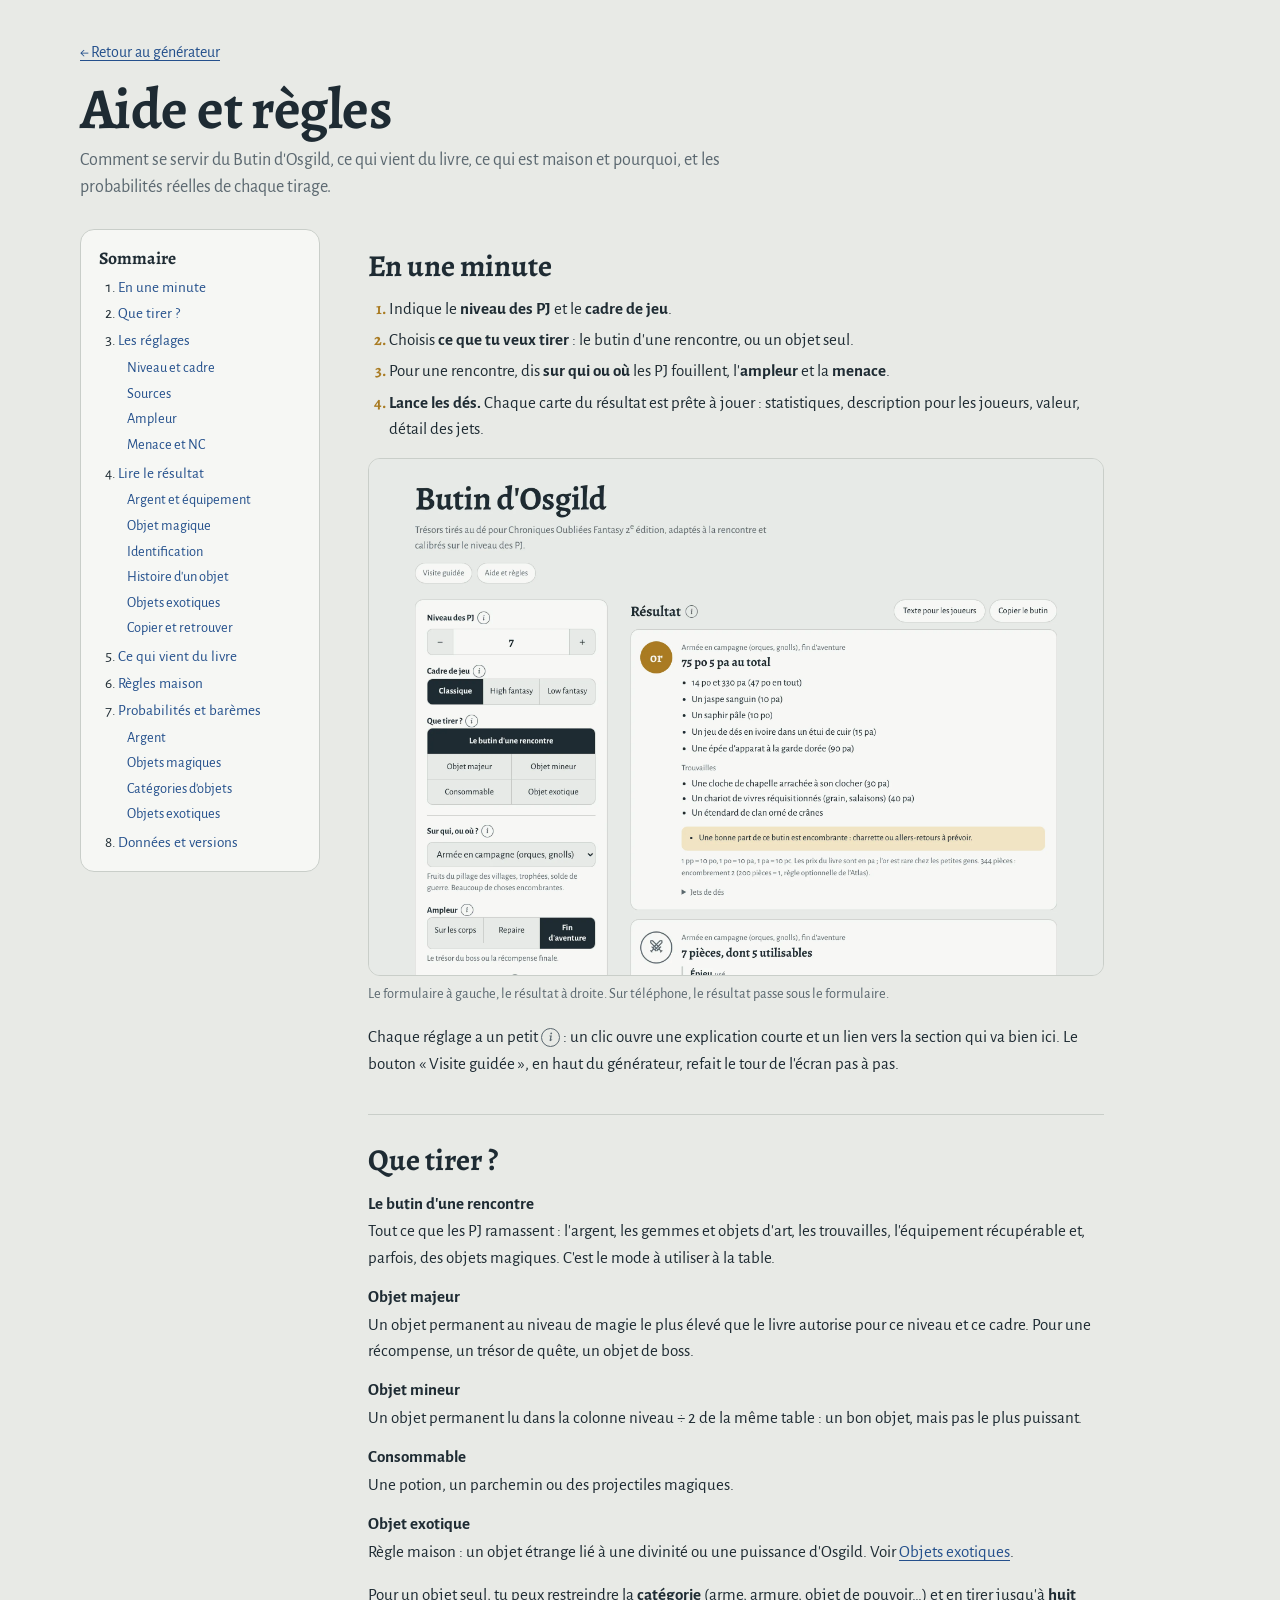
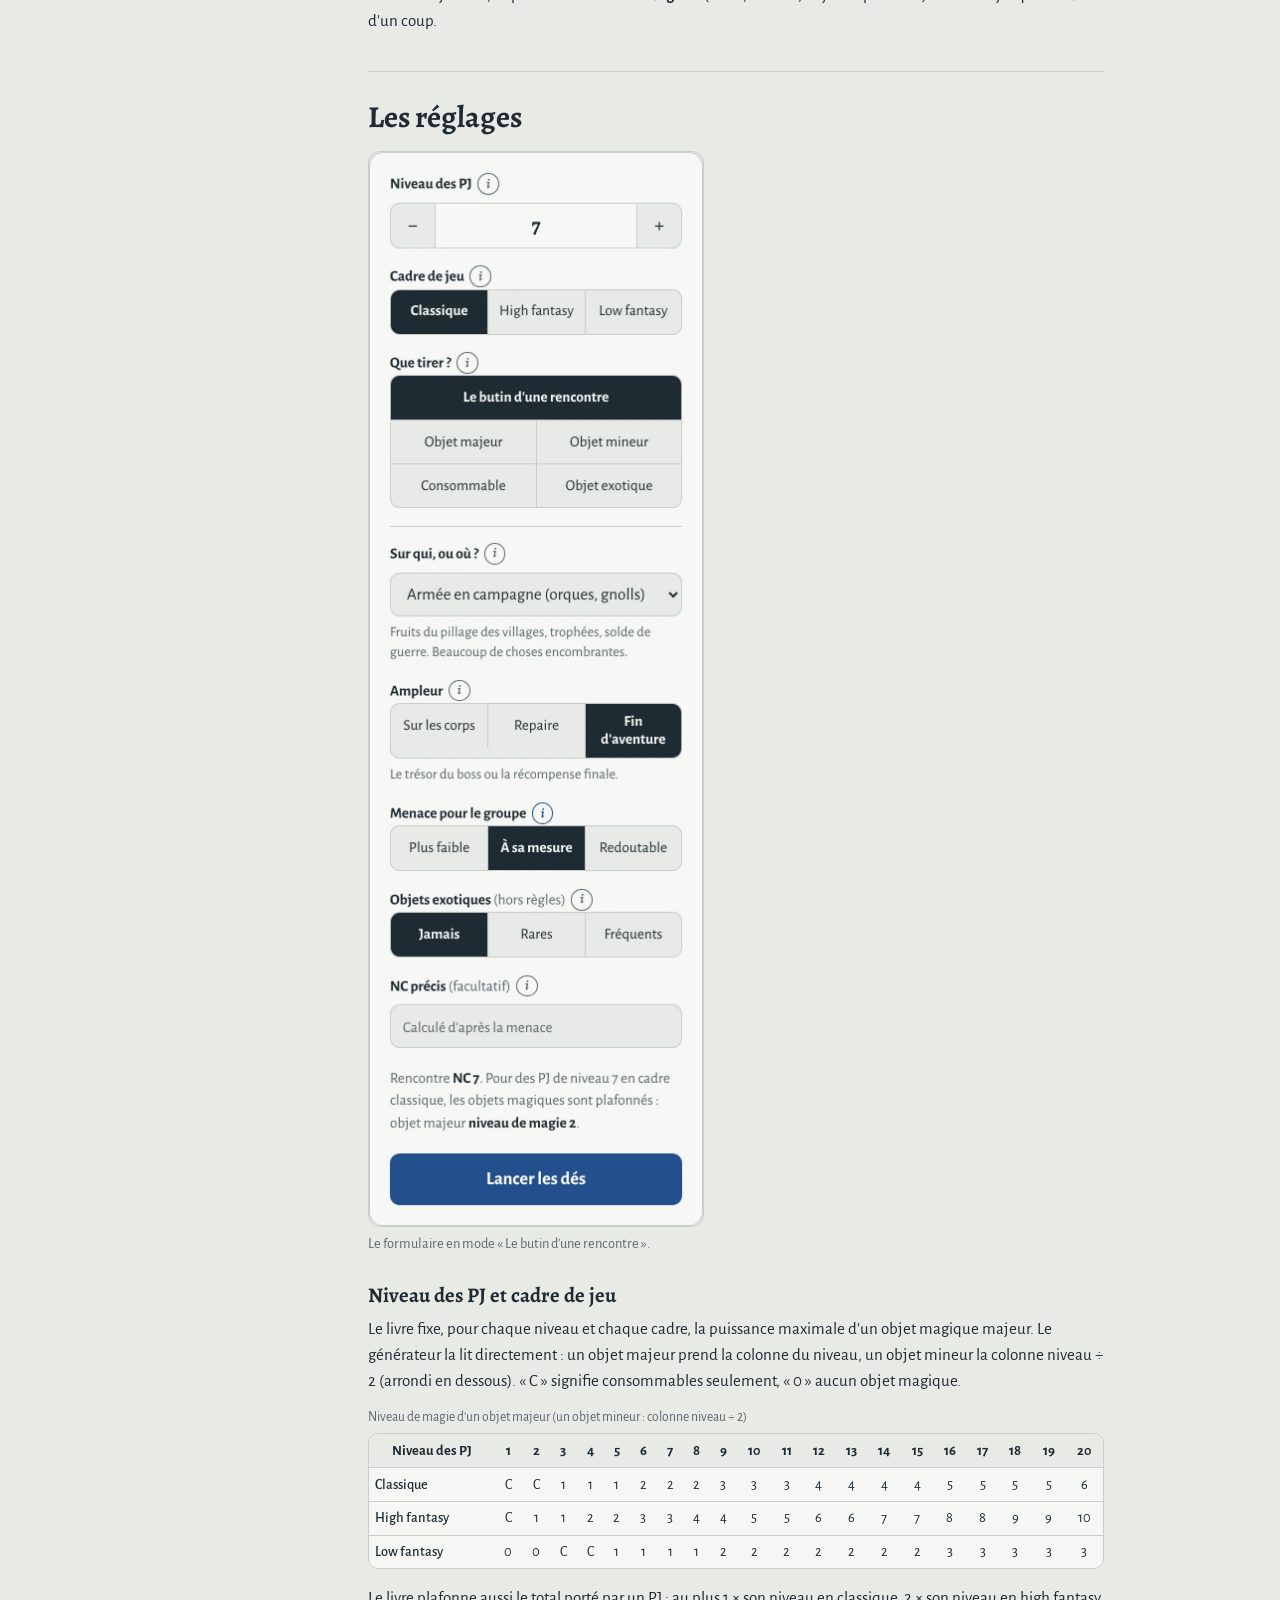
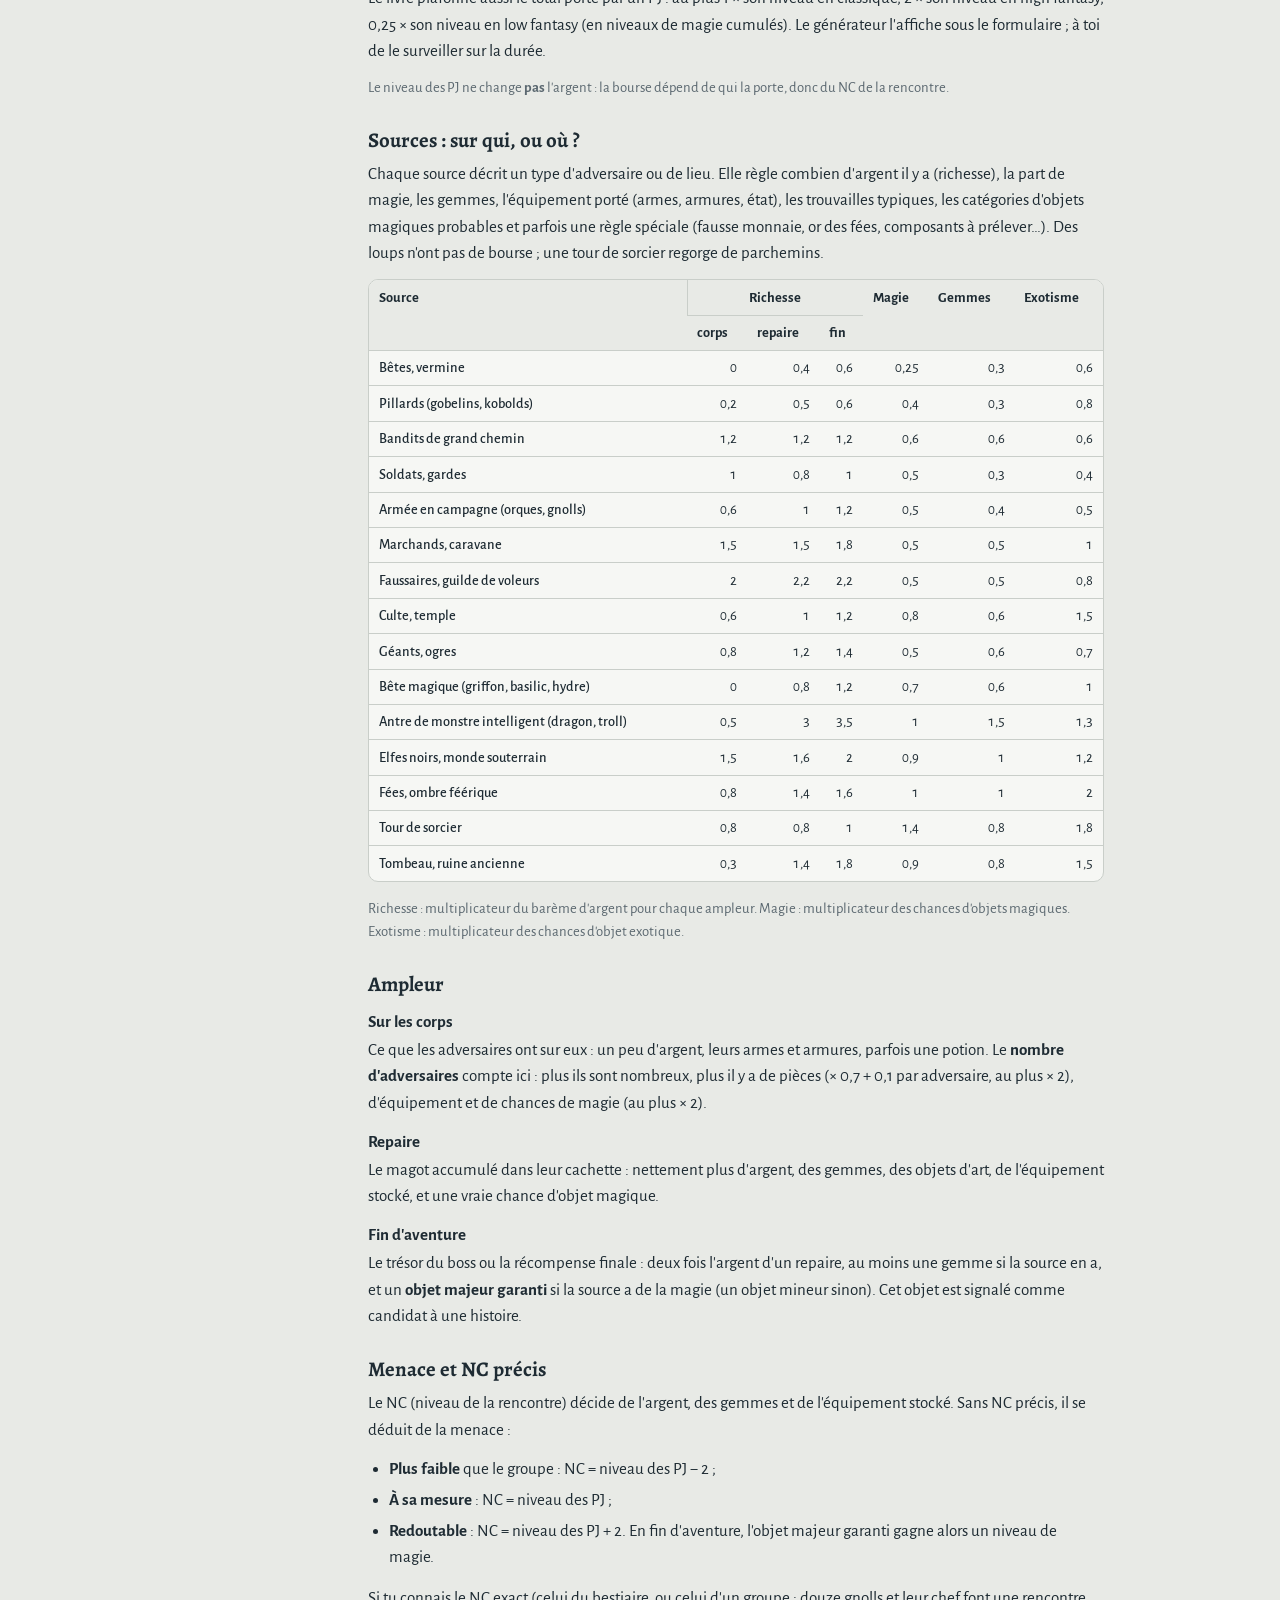
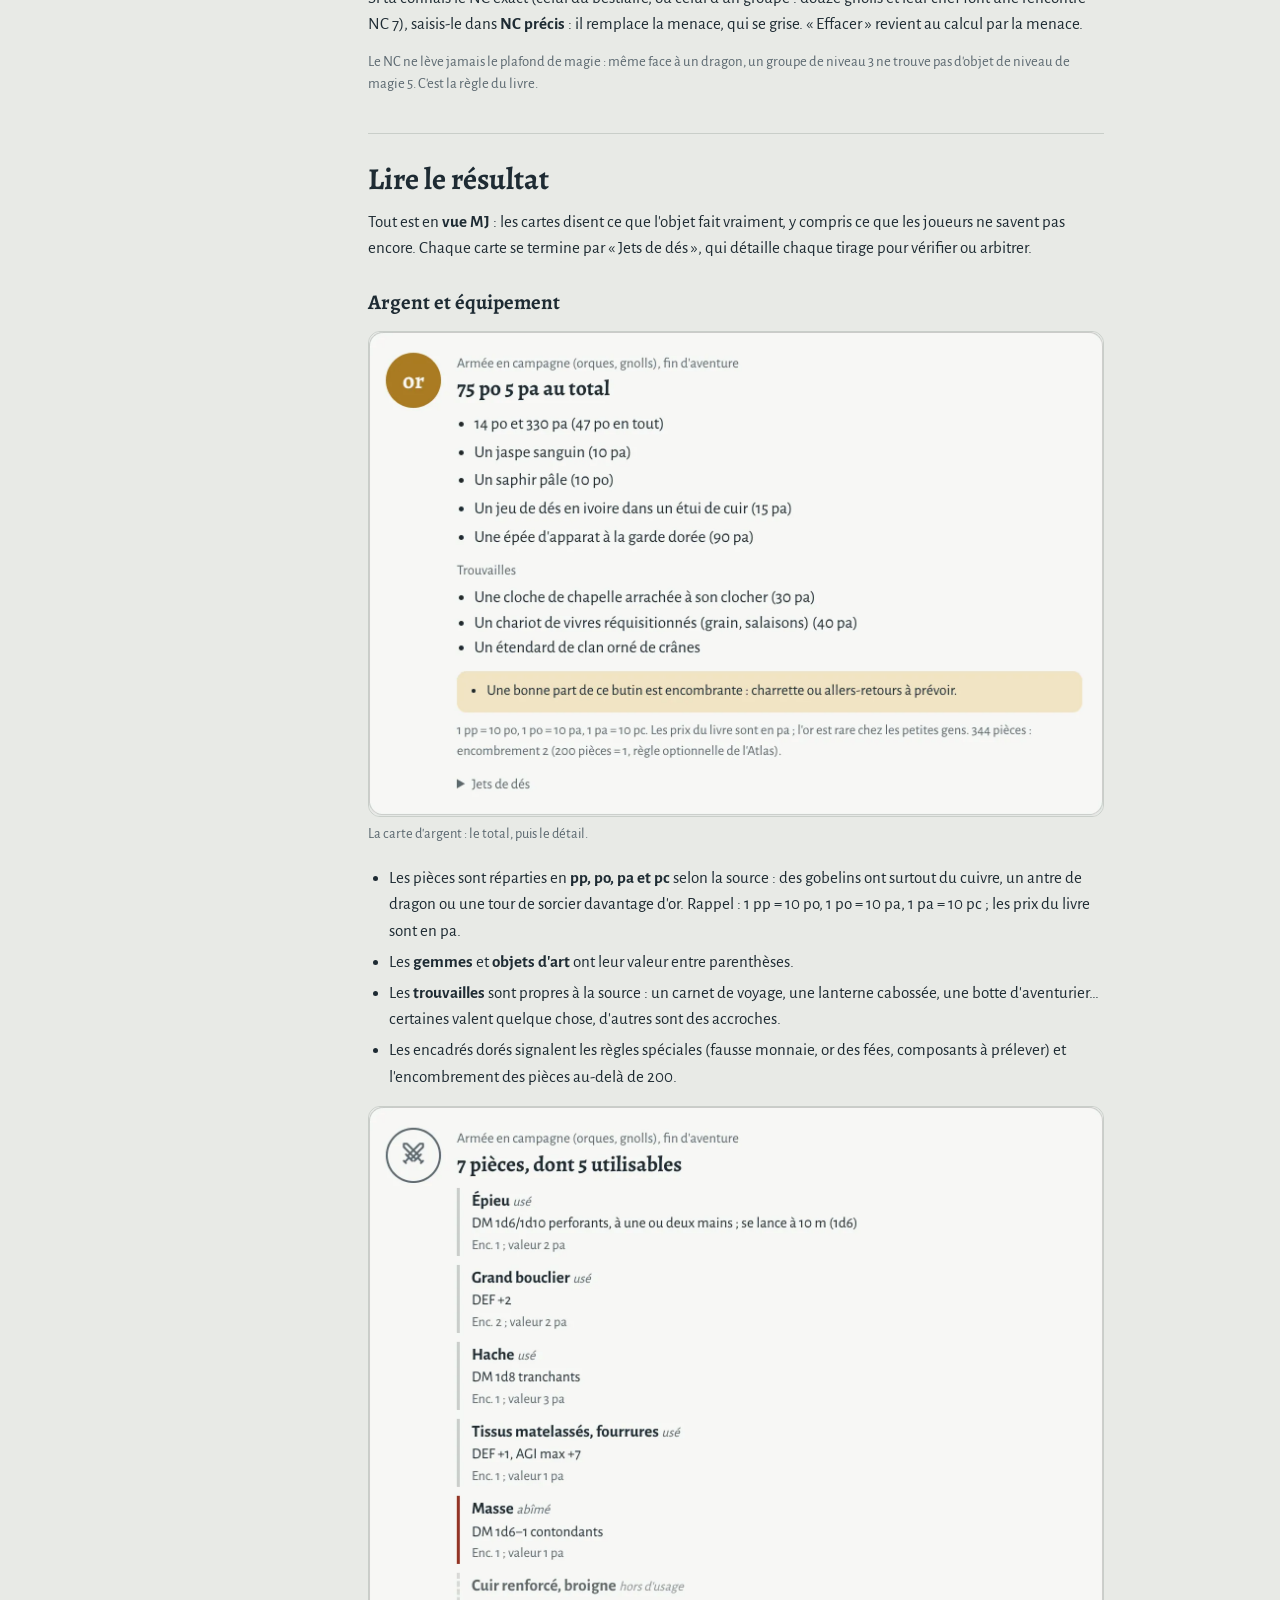
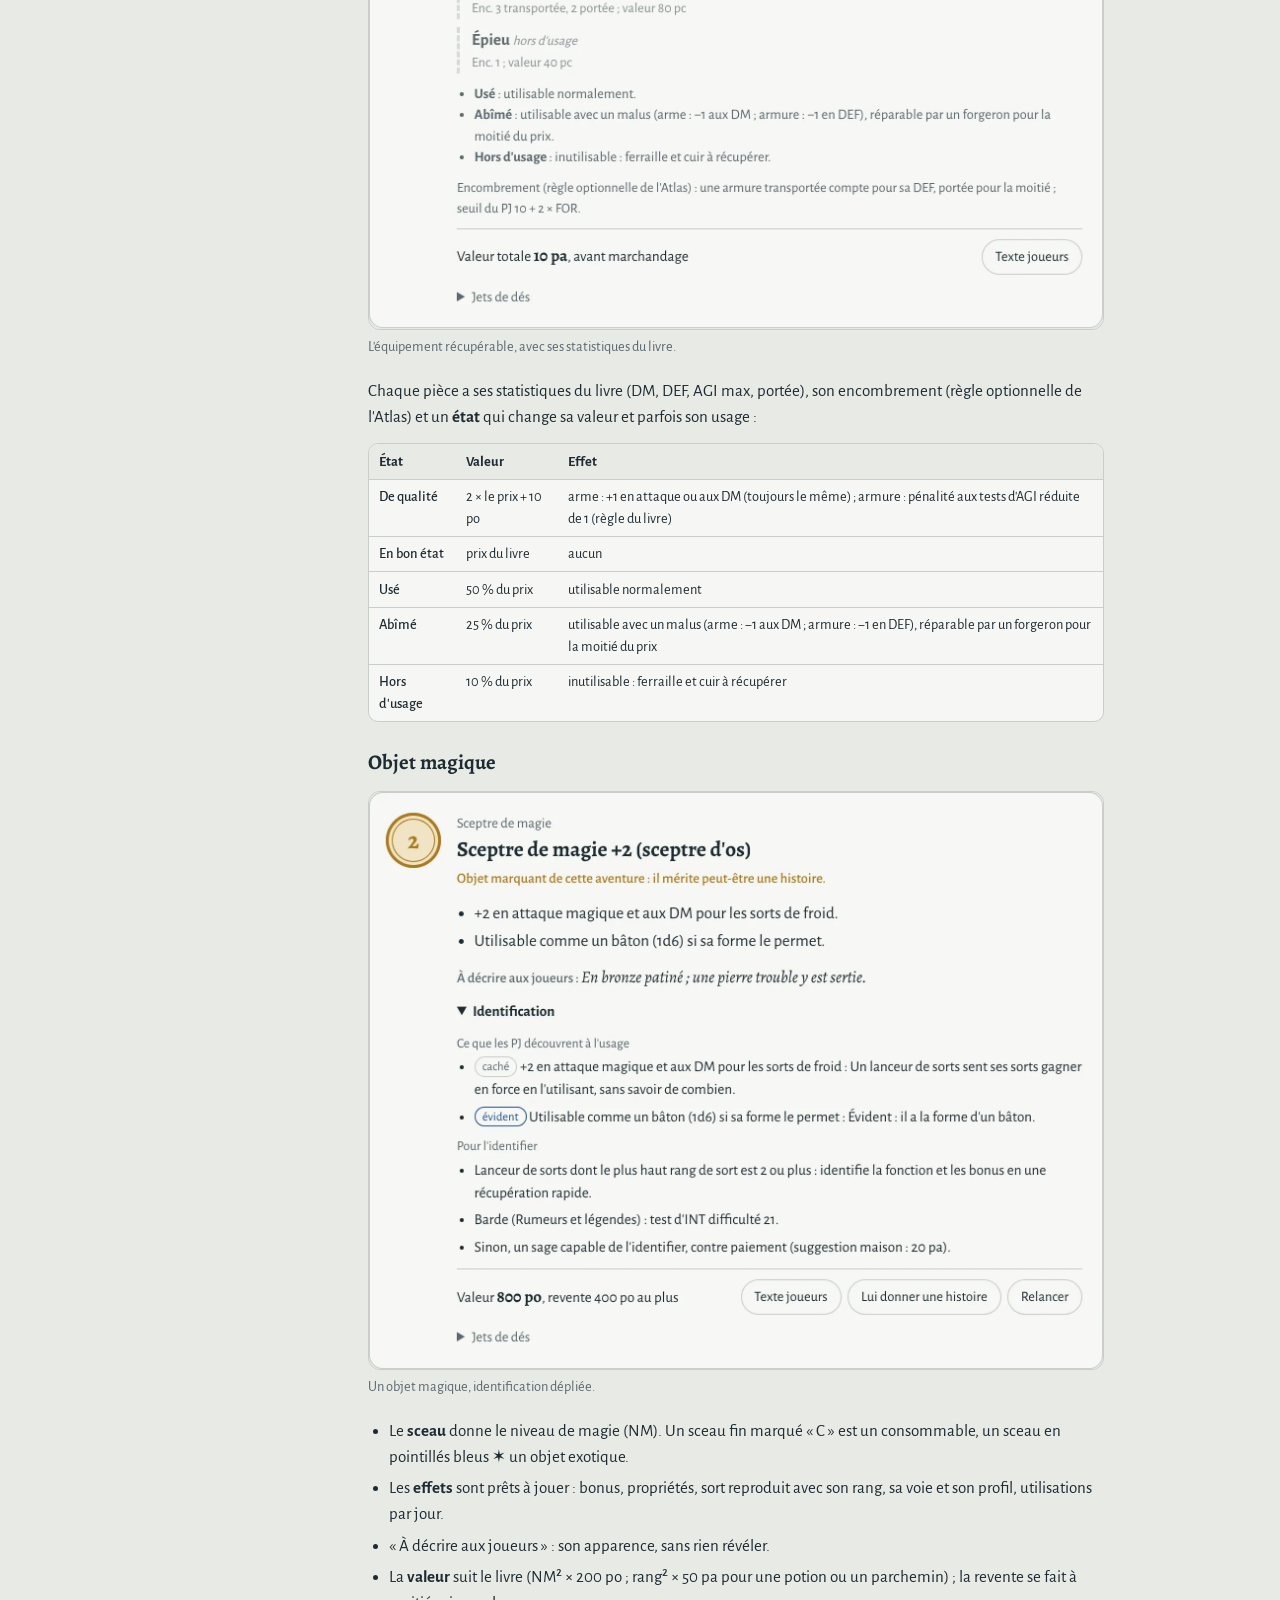
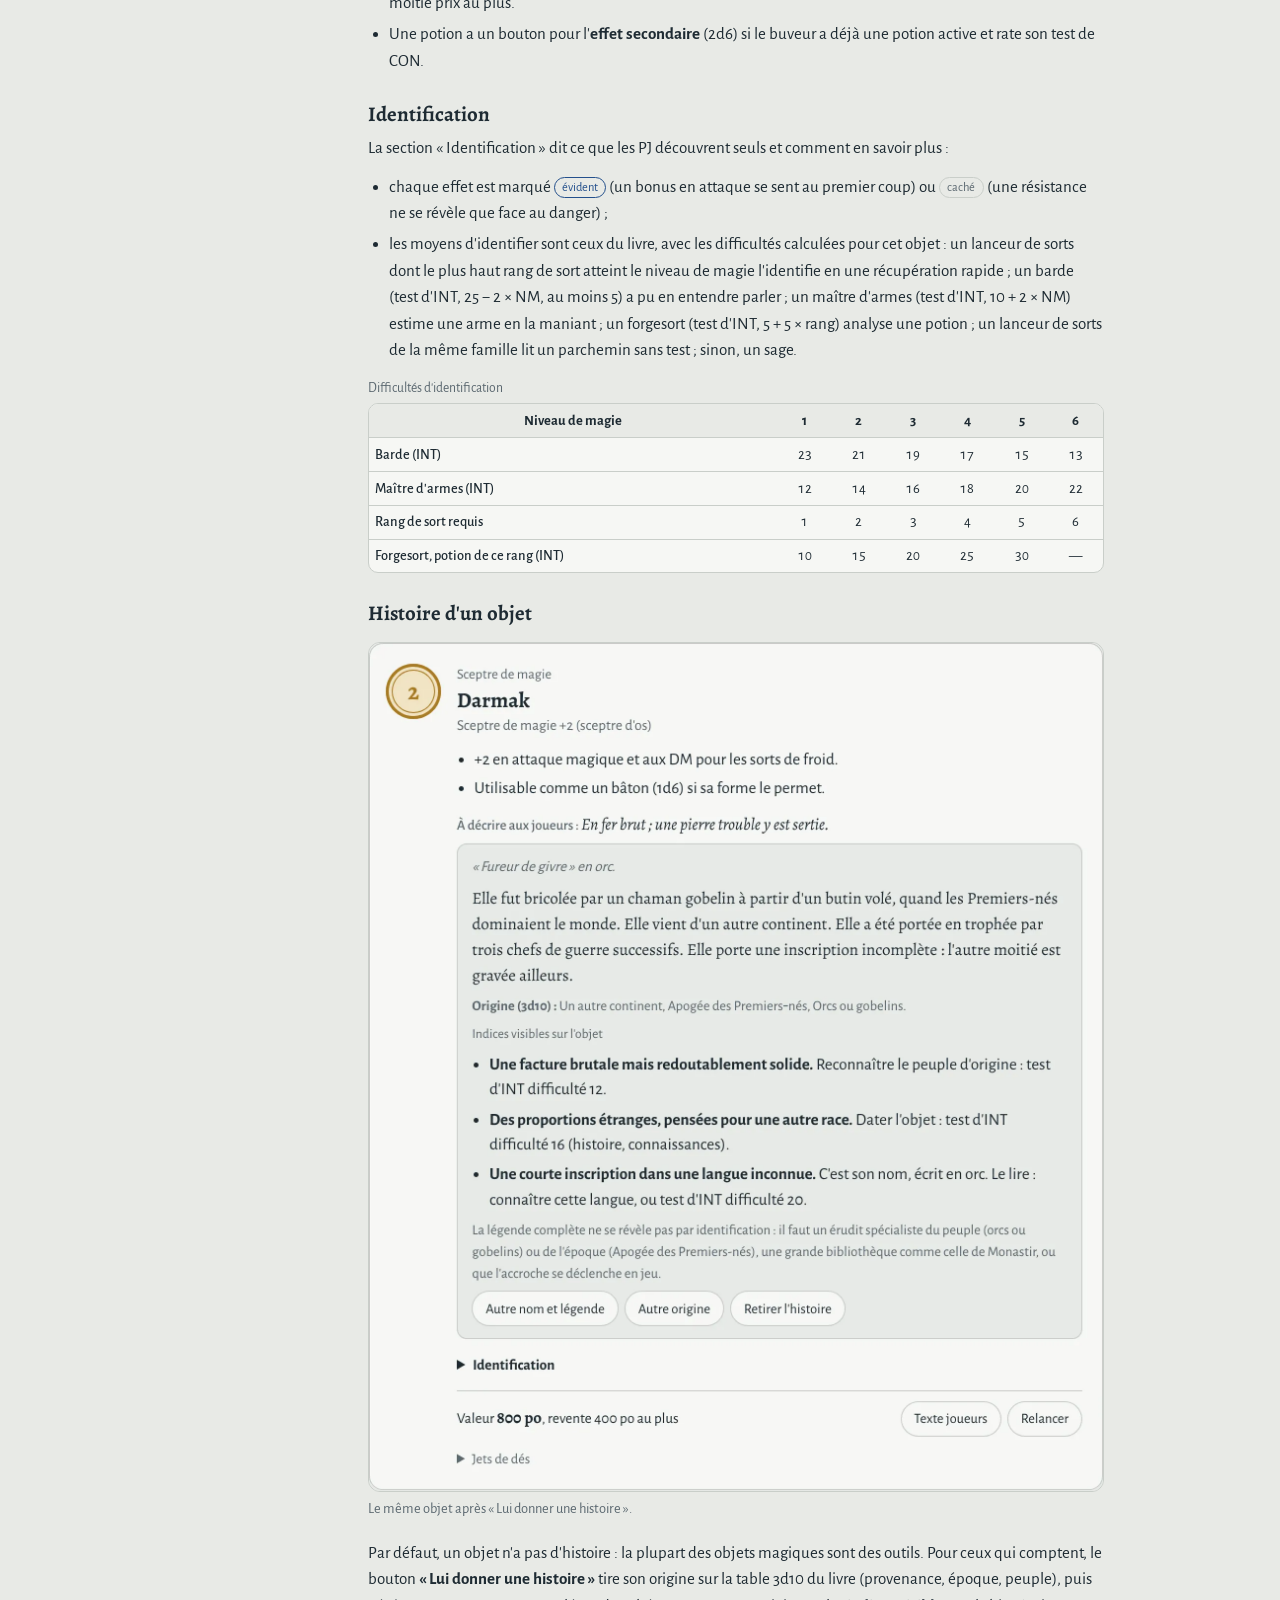
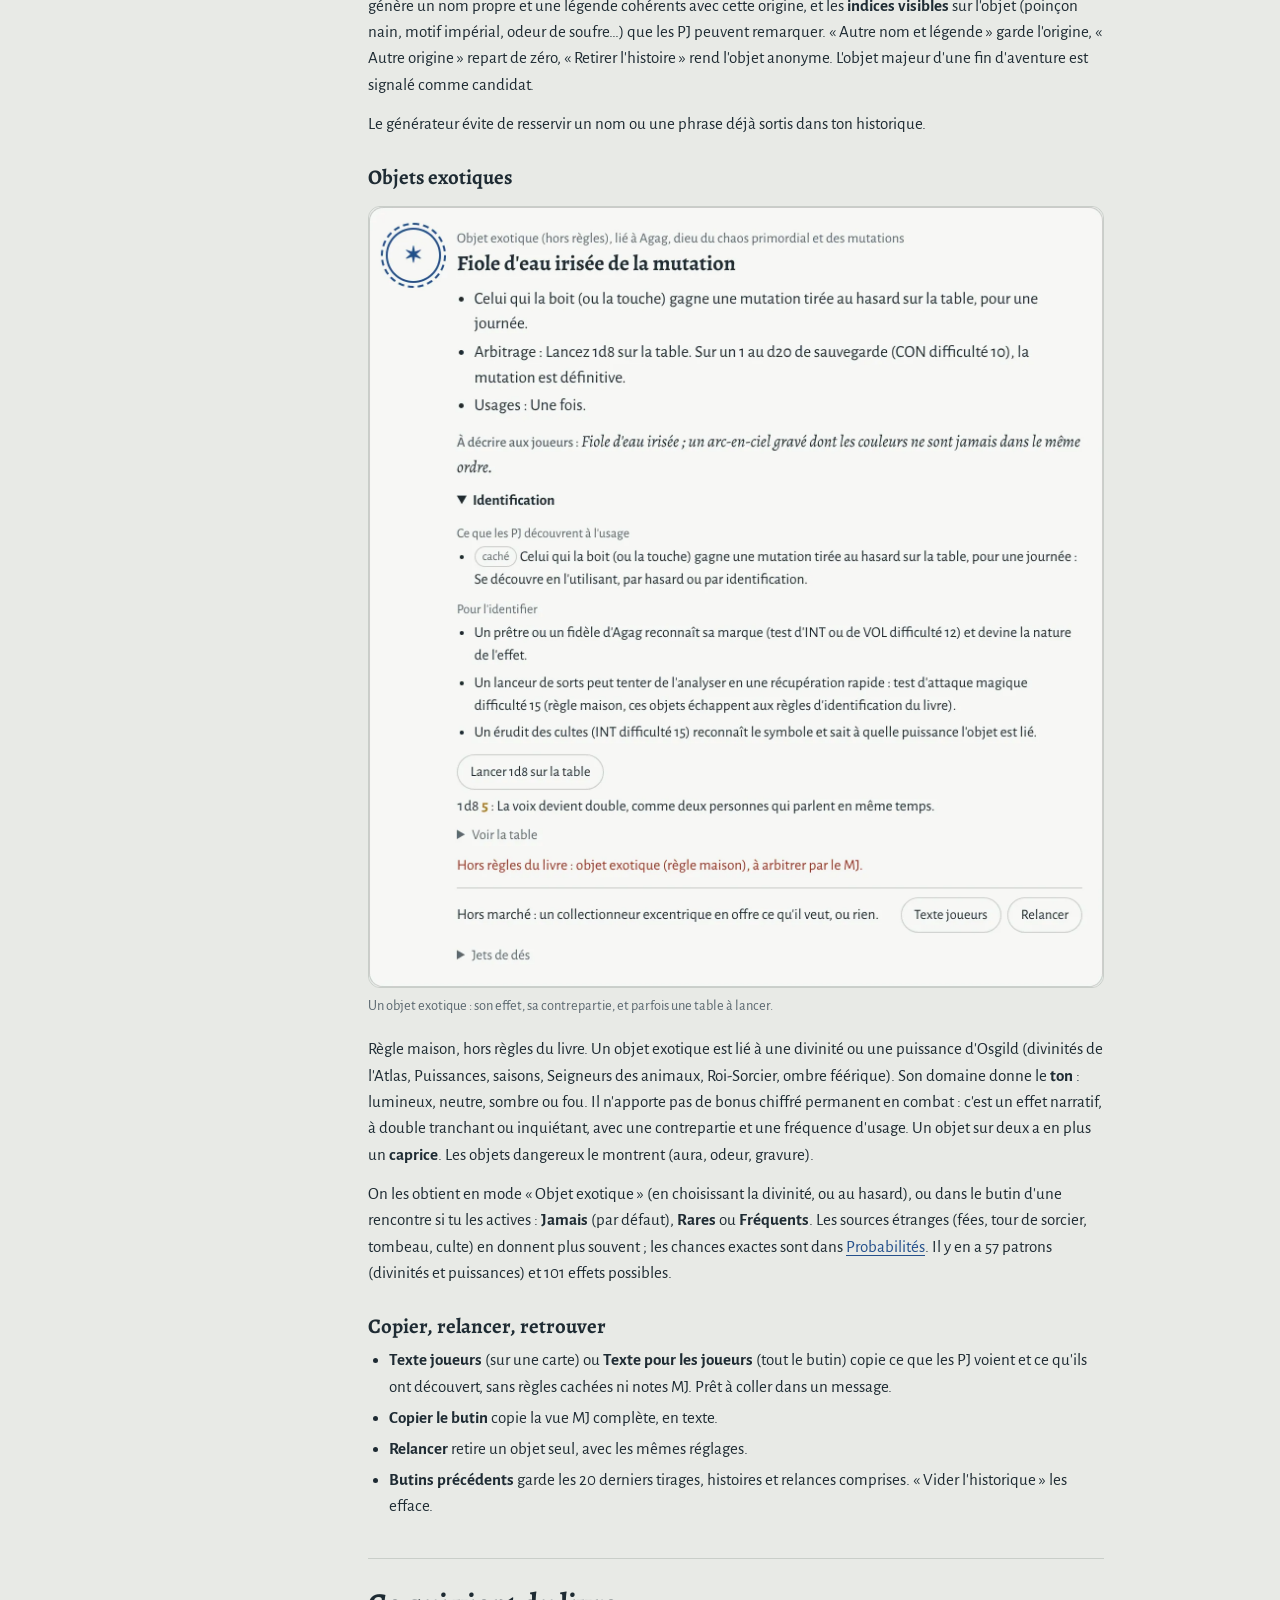
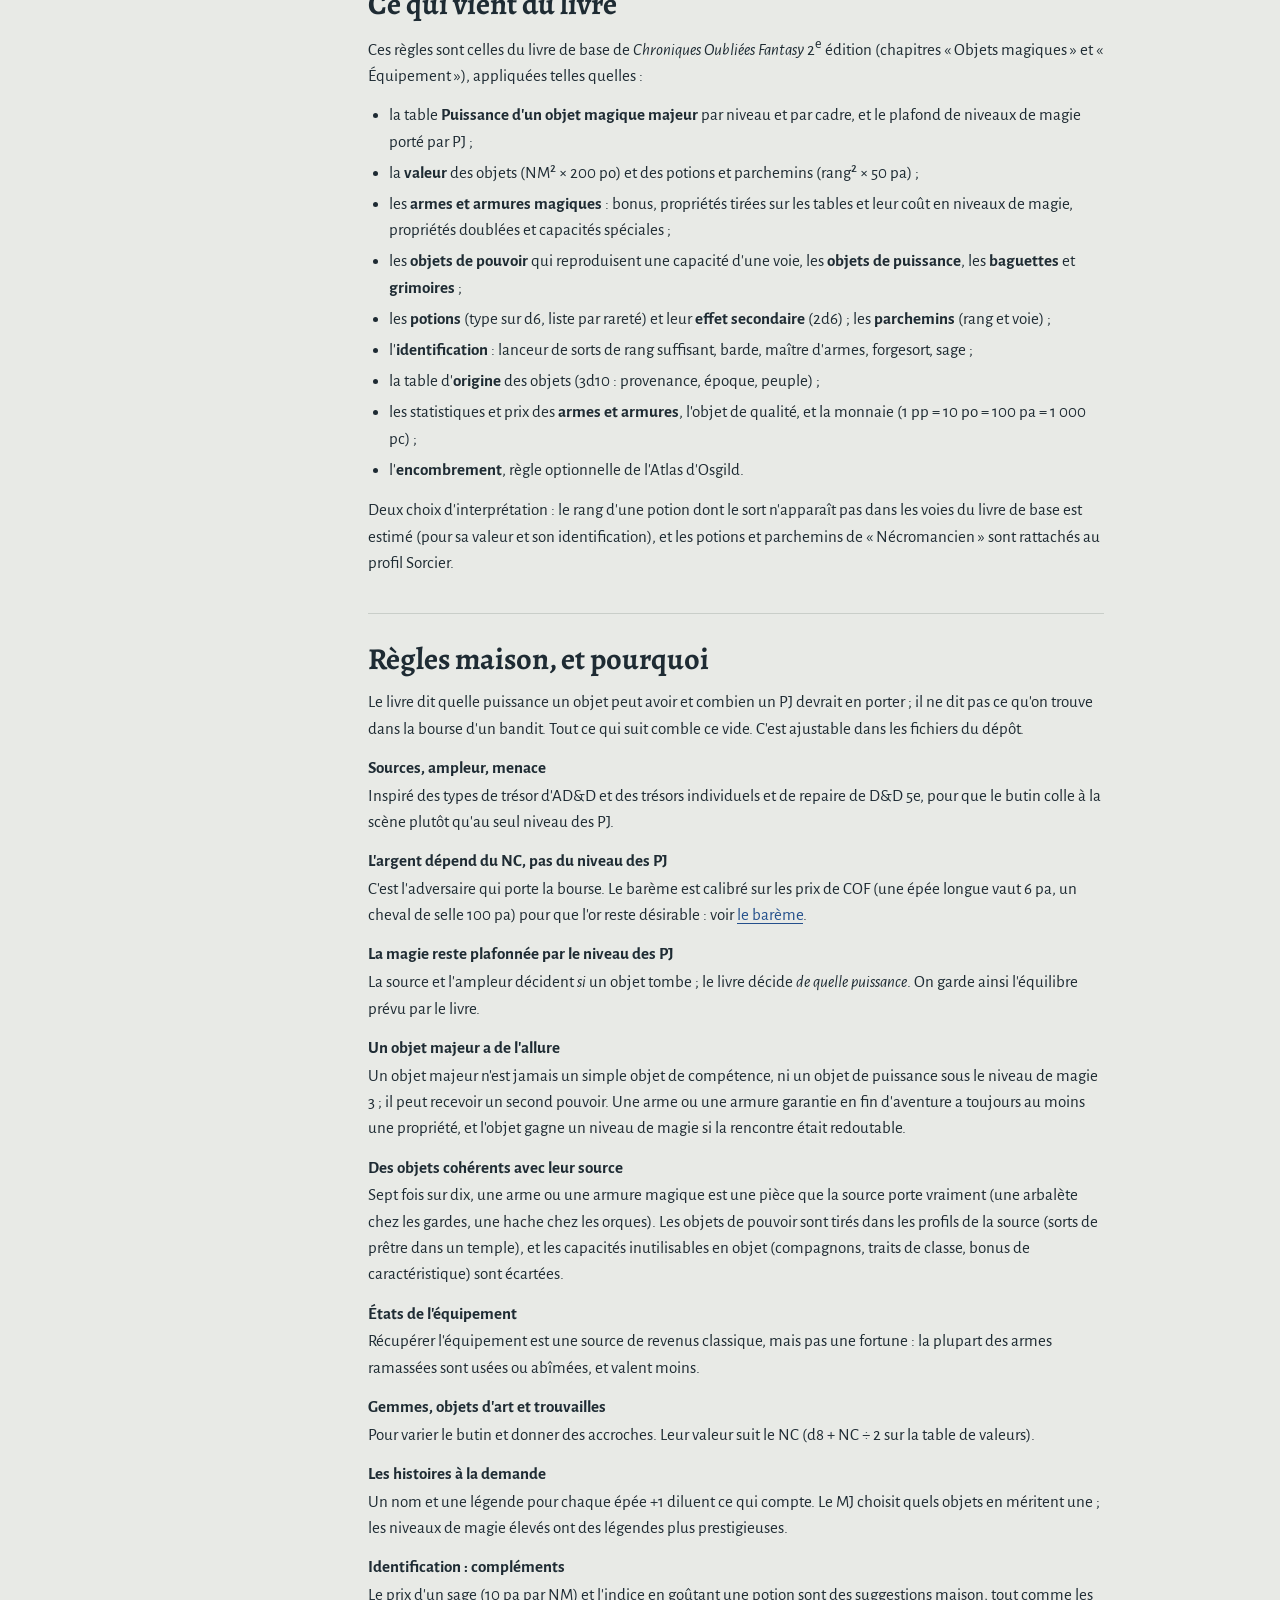
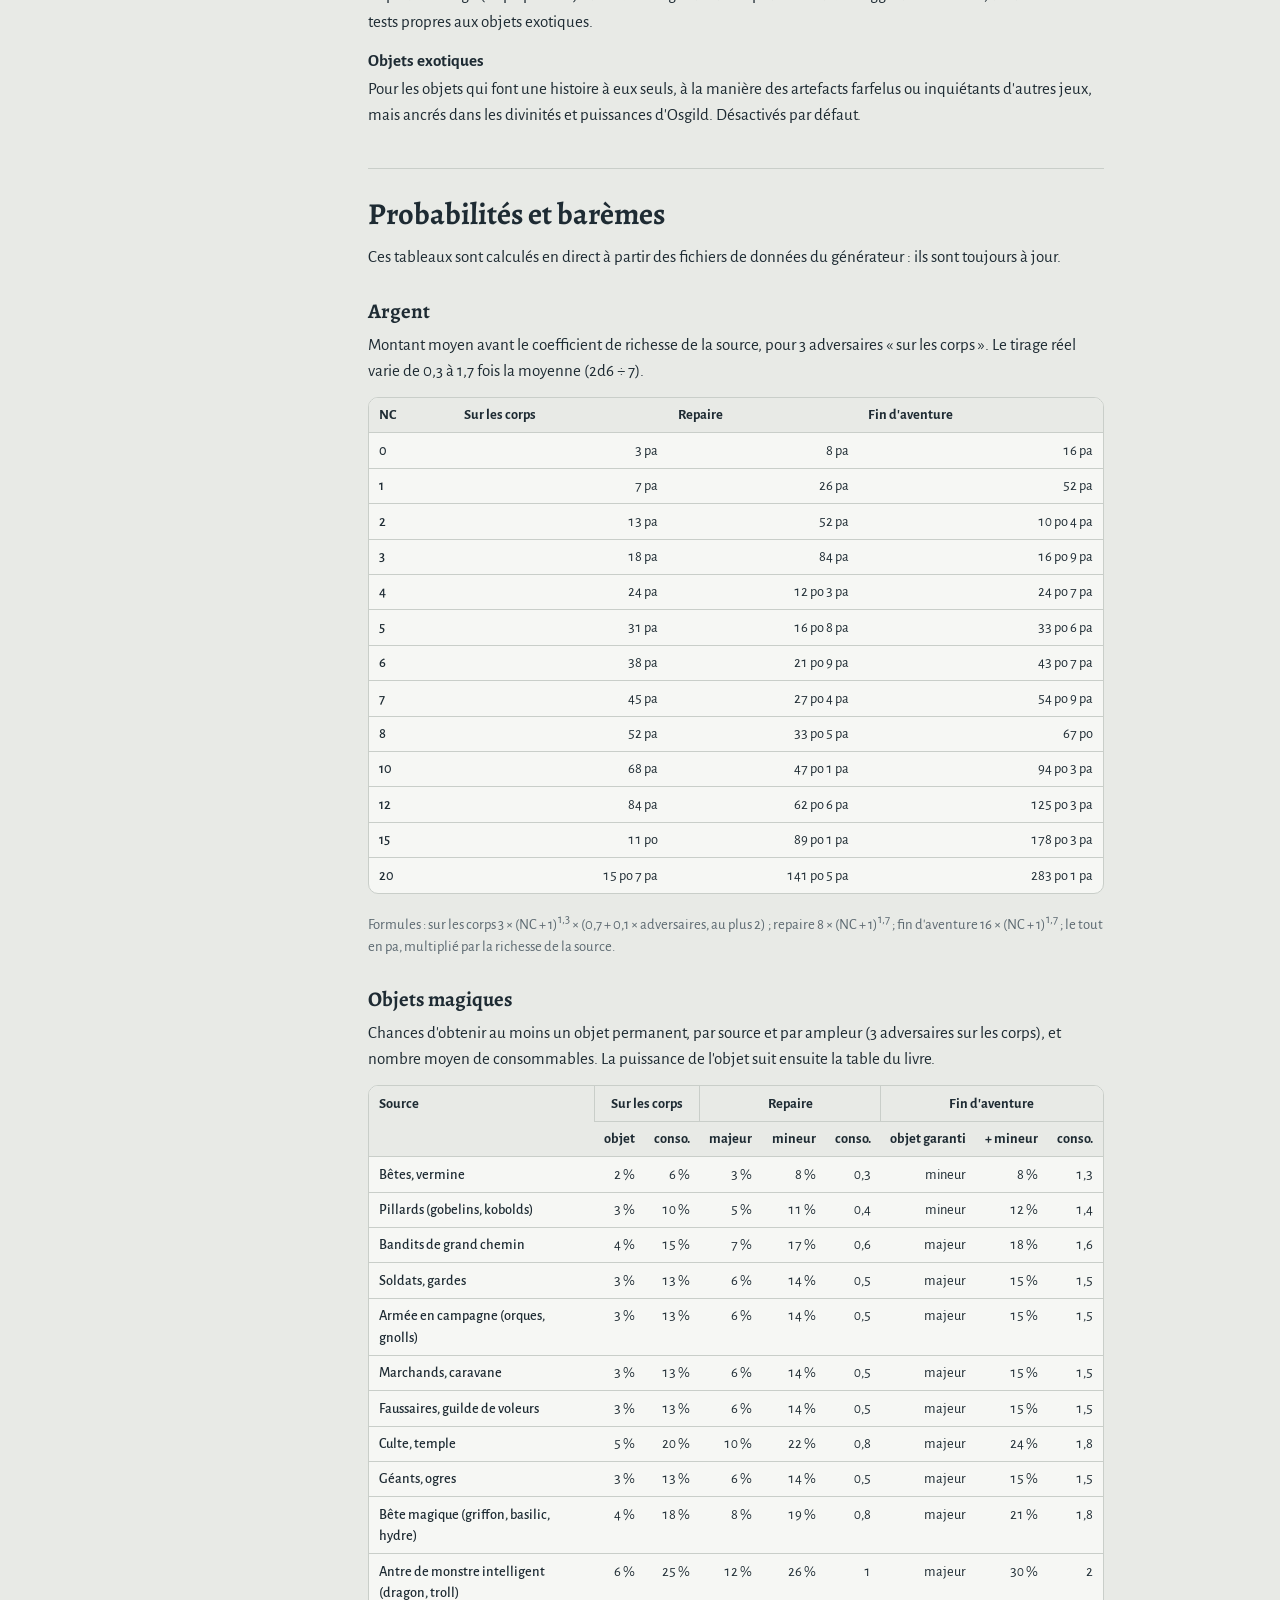
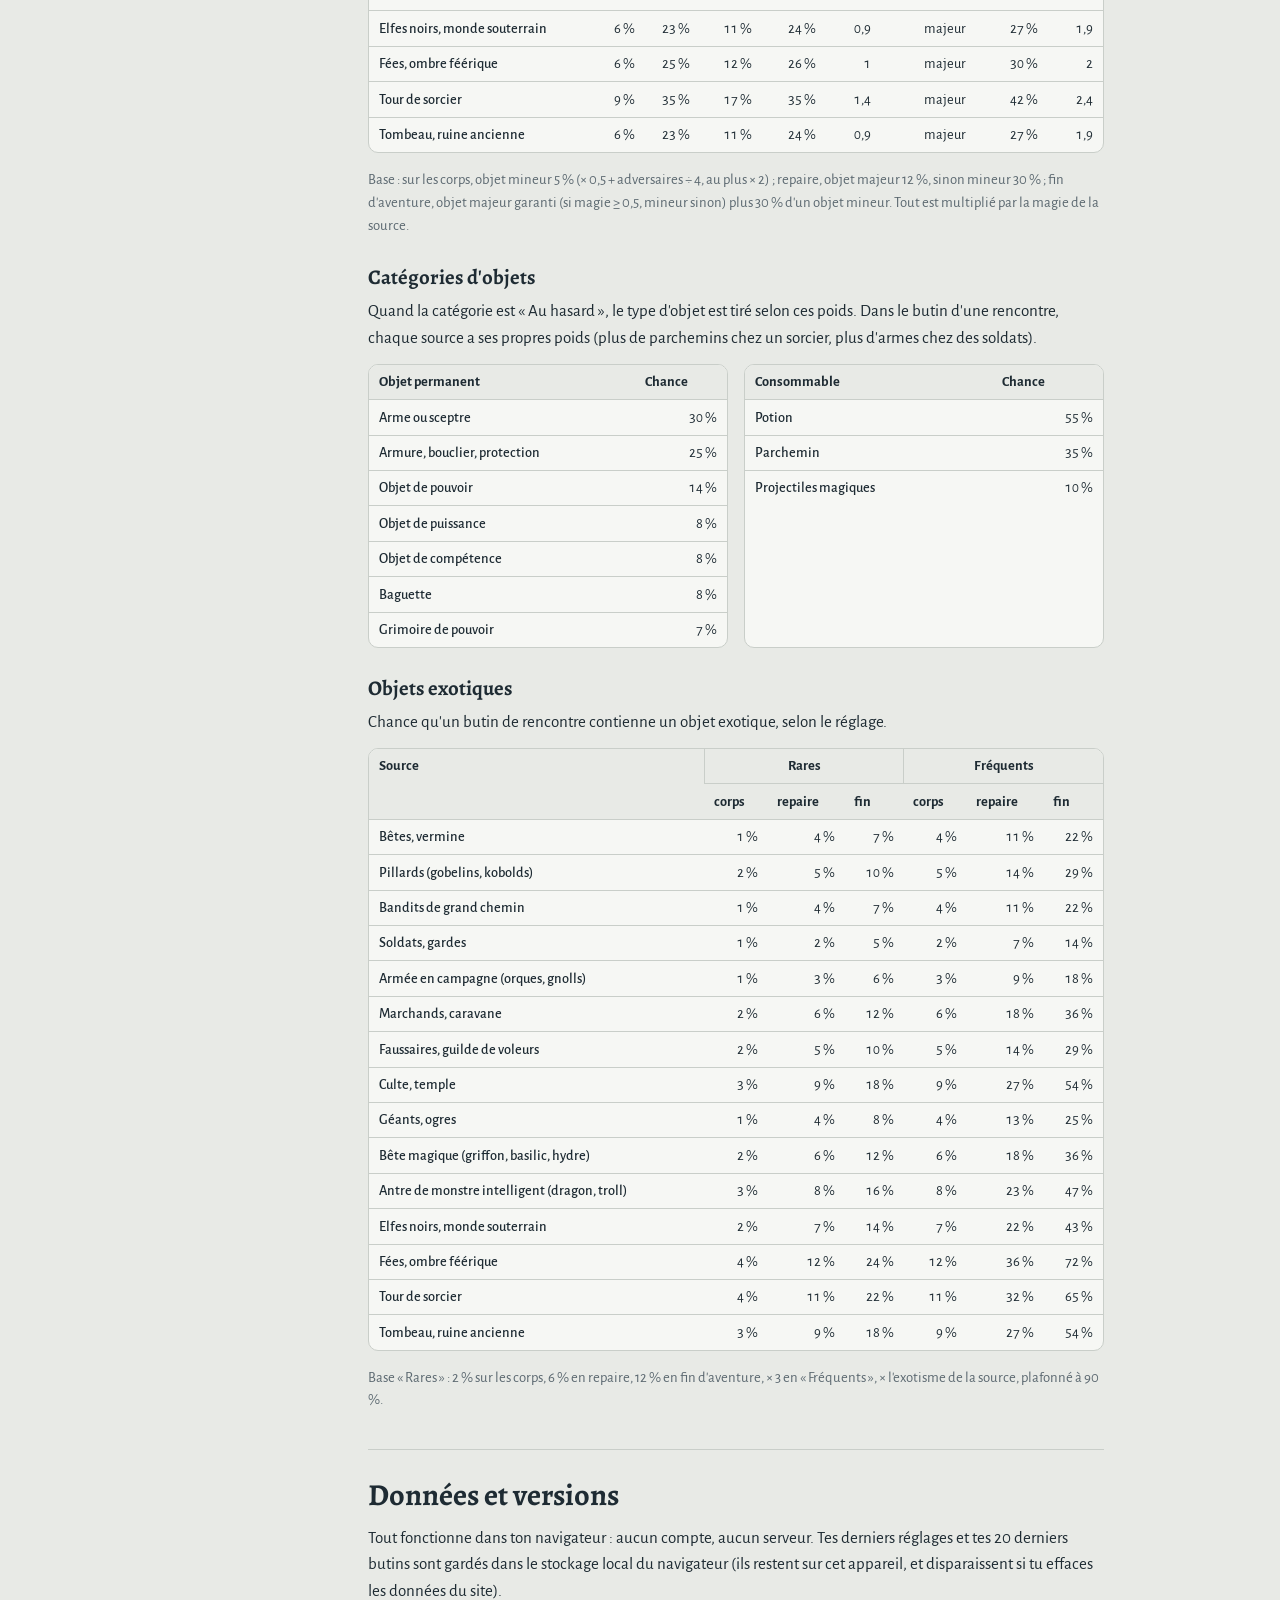
==== aide.html @ b8dd7b9b "Version 0.3.0 bêta : page d'aide, infobulles et visite guidée - aide.html : mode d'emploi illustré, " ====
<!doctype html>
<html lang="fr">
<head>
<meta charset="utf-8">
<meta name="viewport" content="width=device-width, initial-scale=1">
<title>Aide du Butin d'Osgild</title>
<meta name="description" content="Mode d'emploi, règles appliquées et probabilités du générateur de trésors Butin d'Osgild pour Chroniques Oubliées Fantasy 2e édition.">
<link rel="icon" href="data:image/svg+xml,%3Csvg xmlns='http://www.w3.org/2000/svg' viewBox='0 0 32 32'%3E%3Ccircle cx='16' cy='16' r='13' fill='%23A97B22'/%3E%3Ccircle cx='16' cy='16' r='9' fill='none' stroke='%23F6F7F4' stroke-width='2'/%3E%3C/svg%3E">
<link rel="preconnect" href="https://fonts.googleapis.com">
<link rel="preconnect" href="https://fonts.gstatic.com" crossorigin>
<link href="https://fonts.googleapis.com/css2?family=Alegreya:ital,wght@0,500;0,700;1,400&family=Alegreya+Sans:wght@400;500;700&display=swap" rel="stylesheet">
<link rel="stylesheet" href="css/style.css?v=0.3.0-beta">
</head>
<body class="doc">
<div class="page">
  <header class="masthead">
    <p class="retour"><a href="index.html">← Retour au générateur</a></p>
    <h1>Aide et règles</h1>
    <p>Comment se servir du Butin d'Osgild, ce qui vient du livre, ce qui est maison et pourquoi, et les probabilités réelles de chaque tirage.</p>
  </header>

  <div class="doc-layout">
    <nav class="sommaire" aria-label="Sommaire">
      <p class="sommaire-titre">Sommaire</p>
      <ol>
        <li><a href="#demarrer">En une minute</a></li>
        <li><a href="#modes">Que tirer ?</a></li>
        <li><a href="#reglages">Les réglages</a>
          <ol>
            <li><a href="#niveau-cadre">Niveau et cadre</a></li>
            <li><a href="#sources">Sources</a></li>
            <li><a href="#ampleur">Ampleur</a></li>
            <li><a href="#menace-nc">Menace et NC</a></li>
          </ol>
        </li>
        <li><a href="#lire">Lire le résultat</a>
          <ol>
            <li><a href="#carte-argent">Argent et équipement</a></li>
            <li><a href="#carte-objet">Objet magique</a></li>
            <li><a href="#identification">Identification</a></li>
            <li><a href="#histoire">Histoire d'un objet</a></li>
            <li><a href="#exotiques">Objets exotiques</a></li>
            <li><a href="#historique">Copier et retrouver</a></li>
          </ol>
        </li>
        <li><a href="#livre">Ce qui vient du livre</a></li>
        <li><a href="#maison">Règles maison</a></li>
        <li><a href="#probabilites">Probabilités et barèmes</a>
          <ol>
            <li><a href="#proba-argent">Argent</a></li>
            <li><a href="#proba-magie">Objets magiques</a></li>
            <li><a href="#categories">Catégories d'objets</a></li>
            <li><a href="#proba-exotiques">Objets exotiques</a></li>
          </ol>
        </li>
        <li><a href="#donnees">Données et versions</a></li>
      </ol>
    </nav>

    <main class="doc-corps">
      <section id="demarrer">
        <h2>En une minute</h2>
        <ol class="etapes">
          <li>Indique le <b>niveau des PJ</b> et le <b>cadre de jeu</b>.</li>
          <li>Choisis <b>ce que tu veux tirer</b> : le butin d'une rencontre, ou un objet seul.</li>
          <li>Pour une rencontre, dis <b>sur qui ou où</b> les PJ fouillent, l'<b>ampleur</b> et la <b>menace</b>.</li>
          <li><b>Lance les dés.</b> Chaque carte du résultat est prête à jouer : statistiques, description pour les joueurs, valeur, détail des jets.</li>
        </ol>
        <figure>
          <a href="img/aide/vue-ensemble.webp" class="zoom"><img src="img/aide/vue-ensemble.webp" width="2560" height="1800" alt="Le générateur : le formulaire à gauche, le trésor de fin d'aventure d'une armée en campagne à droite, avec une carte d'argent, une carte d'équipement et des objets magiques." loading="lazy"></a>
          <figcaption>Le formulaire à gauche, le résultat à droite. Sur téléphone, le résultat passe sous le formulaire.</figcaption>
        </figure>
        <p>Chaque réglage a un petit <span class="i-demo">i</span> : un clic ouvre une explication courte et un lien vers la section qui va bien ici. Le bouton « Visite guidée », en haut du générateur, refait le tour de l'écran pas à pas.</p>
      </section>

      <section id="modes">
        <h2>Que tirer ?</h2>
        <dl class="defs">
          <dt>Le butin d'une rencontre</dt>
          <dd>Tout ce que les PJ ramassent : l'argent, les gemmes et objets d'art, les trouvailles, l'équipement récupérable et, parfois, des objets magiques. C'est le mode à utiliser à la table.</dd>
          <dt>Objet majeur</dt>
          <dd>Un objet permanent au niveau de magie le plus élevé que le livre autorise pour ce niveau et ce cadre. Pour une récompense, un trésor de quête, un objet de boss.</dd>
          <dt>Objet mineur</dt>
          <dd>Un objet permanent lu dans la colonne niveau ÷ 2 de la même table : un bon objet, mais pas le plus puissant.</dd>
          <dt>Consommable</dt>
          <dd>Une potion, un parchemin ou des projectiles magiques.</dd>
          <dt>Objet exotique</dt>
          <dd>Règle maison : un objet étrange lié à une divinité ou une puissance d'Osgild. Voir <a href="#exotiques">Objets exotiques</a>.</dd>
        </dl>
        <p>Pour un objet seul, tu peux restreindre la <b>catégorie</b> (arme, armure, objet de pouvoir…) et en tirer jusqu'à <b>huit</b> d'un coup.</p>
      </section>

      <section id="reglages">
        <h2>Les réglages</h2>
        <figure class="etroite">
          <a href="img/aide/formulaire.webp" class="zoom"><img src="img/aide/formulaire.webp" width="672" height="2160" alt="Le formulaire du butin d'une rencontre : niveau, cadre, mode, source, ampleur, nombre d'adversaires, menace, objets exotiques et NC précis." loading="lazy"></a>
          <figcaption>Le formulaire en mode « Le butin d'une rencontre ».</figcaption>
        </figure>

        <h3 id="niveau-cadre">Niveau des PJ et cadre de jeu</h3>
        <p>Le livre fixe, pour chaque niveau et chaque cadre, la puissance maximale d'un objet magique majeur. Le générateur la lit directement : un objet majeur prend la colonne du niveau, un objet mineur la colonne niveau ÷ 2 (arrondi en dessous). « C » signifie consommables seulement, « 0 » aucun objet magique.</p>
        <div class="tableau" id="t-puissance"></div>
        <p>Le livre plafonne aussi le total porté par un PJ : <span id="t-plafond"></span> Le générateur l'affiche sous le formulaire ; à toi de le surveiller sur la durée.</p>
        <p class="note">Le niveau des PJ ne change <b>pas</b> l'argent : la bourse dépend de qui la porte, donc du NC de la rencontre.</p>

        <h3 id="sources">Sources : sur qui, ou où ?</h3>
        <p>Chaque source décrit un type d'adversaire ou de lieu. Elle règle combien d'argent il y a (richesse), la part de magie, les gemmes, l'équipement porté (armes, armures, état), les trouvailles typiques, les catégories d'objets magiques probables et parfois une règle spéciale (fausse monnaie, or des fées, composants à prélever…). Des loups n'ont pas de bourse ; une tour de sorcier regorge de parchemins.</p>
        <div class="tableau" id="t-sources"></div>
        <p class="note">Richesse : multiplicateur du barème d'argent pour chaque ampleur. Magie : multiplicateur des chances d'objets magiques. Exotisme : multiplicateur des chances d'objet exotique.</p>

        <h3 id="ampleur">Ampleur</h3>
        <dl class="defs">
          <dt>Sur les corps</dt>
          <dd>Ce que les adversaires ont sur eux : un peu d'argent, leurs armes et armures, parfois une potion. Le <b>nombre d'adversaires</b> compte ici : plus ils sont nombreux, plus il y a de pièces (× 0,7 + 0,1 par adversaire, au plus × 2), d'équipement et de chances de magie (au plus × 2).</dd>
          <dt>Repaire</dt>
          <dd>Le magot accumulé dans leur cachette : nettement plus d'argent, des gemmes, des objets d'art, de l'équipement stocké, et une vraie chance d'objet magique.</dd>
          <dt>Fin d'aventure</dt>
          <dd>Le trésor du boss ou la récompense finale : deux fois l'argent d'un repaire, au moins une gemme si la source en a, et un <b>objet majeur garanti</b> si la source a de la magie (un objet mineur sinon). Cet objet est signalé comme candidat à une histoire.</dd>
        </dl>

        <h3 id="menace-nc">Menace et NC précis</h3>
        <p>Le NC (niveau de la rencontre) décide de l'argent, des gemmes et de l'équipement stocké. Sans NC précis, il se déduit de la menace :</p>
        <ul>
          <li><b>Plus faible</b> que le groupe : NC = niveau des PJ − 2 ;</li>
          <li><b>À sa mesure</b> : NC = niveau des PJ ;</li>
          <li><b>Redoutable</b> : NC = niveau des PJ + 2. En fin d'aventure, l'objet majeur garanti gagne alors un niveau de magie.</li>
        </ul>
        <p>Si tu connais le NC exact (celui du bestiaire, ou celui d'un groupe : douze gnolls et leur chef font une rencontre NC 7), saisis-le dans <b>NC précis</b> : il remplace la menace, qui se grise. « Effacer » revient au calcul par la menace.</p>
        <p class="note">Le NC ne lève jamais le plafond de magie : même face à un dragon, un groupe de niveau 3 ne trouve pas d'objet de niveau de magie 5. C'est la règle du livre.</p>
      </section>

      <section id="lire">
        <h2>Lire le résultat</h2>
        <p>Tout est en <b>vue MJ</b> : les cartes disent ce que l'objet fait vraiment, y compris ce que les joueurs ne savent pas encore. Chaque carte se termine par « Jets de dés », qui détaille chaque tirage pour vérifier ou arbitrer.</p>

        <h3 id="carte-argent">Argent et équipement</h3>
        <figure>
          <a href="img/aide/carte-argent.webp" class="zoom"><img src="img/aide/carte-argent.webp" width="1488" height="982" alt="Carte d'argent : le total, la répartition en pièces d'or, d'argent et de cuivre, une gemme, et des trouvailles." loading="lazy"></a>
          <figcaption>La carte d'argent : le total, puis le détail.</figcaption>
        </figure>
        <ul>
          <li>Les pièces sont réparties en <b>pp, po, pa et pc</b> selon la source : des gobelins ont surtout du cuivre, un antre de dragon ou une tour de sorcier davantage d'or. Rappel : 1 pp = 10 po, 1 po = 10 pa, 1 pa = 10 pc ; les prix du livre sont en pa.</li>
          <li>Les <b>gemmes</b> et <b>objets d'art</b> ont leur valeur entre parenthèses.</li>
          <li>Les <b>trouvailles</b> sont propres à la source : un carnet de voyage, une lanterne cabossée, une botte d'aventurier… certaines valent quelque chose, d'autres sont des accroches.</li>
          <li>Les encadrés dorés signalent les règles spéciales (fausse monnaie, or des fées, composants à prélever) et l'encombrement des pièces au-delà de 200.</li>
        </ul>
        <figure>
          <a href="img/aide/carte-equipement.webp" class="zoom"><img src="img/aide/carte-equipement.webp" width="1488" height="1666" alt="Carte d'équipement non magique : des armes et armures avec leurs dégâts, leur défense, leur état et leur valeur." loading="lazy"></a>
          <figcaption>L'équipement récupérable, avec ses statistiques du livre.</figcaption>
        </figure>
        <p>Chaque pièce a ses statistiques du livre (DM, DEF, AGI max, portée), son encombrement (règle optionnelle de l'Atlas) et un <b>état</b> qui change sa valeur et parfois son usage :</p>
        <div class="tableau" id="t-etats"></div>

        <h3 id="carte-objet">Objet magique</h3>
        <figure>
          <a href="img/aide/carte-objet.webp" class="zoom"><img src="img/aide/carte-objet.webp" width="1488" height="1170" alt="Carte d'un objet magique : sceau doré avec le niveau de magie, nom, effets, description pour les joueurs, identification dépliée, valeur et boutons." loading="lazy"></a>
          <figcaption>Un objet magique, identification dépliée.</figcaption>
        </figure>
        <ul>
          <li>Le <b>sceau</b> donne le niveau de magie (NM). Un sceau fin marqué « C » est un consommable, un sceau en pointillés bleus ✶ un objet exotique.</li>
          <li>Les <b>effets</b> sont prêts à jouer : bonus, propriétés, sort reproduit avec son rang, sa voie et son profil, utilisations par jour.</li>
          <li>« À décrire aux joueurs » : son apparence, sans rien révéler.</li>
          <li>La <b>valeur</b> suit le livre (NM² × 200 po ; rang² × 50 pa pour une potion ou un parchemin) ; la revente se fait à moitié prix au plus.</li>
          <li>Une potion a un bouton pour l'<b>effet secondaire</b> (2d6) si le buveur a déjà une potion active et rate son test de CON.</li>
        </ul>

        <h3 id="identification">Identification</h3>
        <p>La section « Identification » dit ce que les PJ découvrent seuls et comment en savoir plus :</p>
        <ul>
          <li>chaque effet est marqué <span class="tag tag-vu">évident</span> (un bonus en attaque se sent au premier coup) ou <span class="tag tag-cache">caché</span> (une résistance ne se révèle que face au danger) ;</li>
          <li>les moyens d'identifier sont ceux du livre, avec les difficultés calculées pour cet objet : un lanceur de sorts dont le plus haut rang de sort atteint le niveau de magie l'identifie en une récupération rapide ; un barde (test d'INT, 25 − 2 × NM, au moins 5) a pu en entendre parler ; un maître d'armes (test d'INT, 10 + 2 × NM) estime une arme en la maniant ; un forgesort (test d'INT, 5 + 5 × rang) analyse une potion ; un lanceur de sorts de la même famille lit un parchemin sans test ; sinon, un sage.</li>
        </ul>
        <div class="tableau" id="t-ident"></div>

        <h3 id="histoire">Histoire d'un objet</h3>
        <figure>
          <a href="img/aide/carte-histoire.webp" class="zoom"><img src="img/aide/carte-histoire.webp" width="1488" height="1718" alt="Carte d'un objet avec une histoire : nom propre, légende, origine tirée sur 3d10, indices visibles et boutons pour changer de version." loading="lazy"></a>
          <figcaption>Le même objet après « Lui donner une histoire ».</figcaption>
        </figure>
        <p>Par défaut, un objet n'a pas d'histoire : la plupart des objets magiques sont des outils. Pour ceux qui comptent, le bouton <b>« Lui donner une histoire »</b> tire son origine sur la table 3d10 du livre (provenance, époque, peuple), puis génère un nom propre et une légende cohérents avec cette origine, et les <b>indices visibles</b> sur l'objet (poinçon nain, motif impérial, odeur de soufre…) que les PJ peuvent remarquer. « Autre nom et légende » garde l'origine, « Autre origine » repart de zéro, « Retirer l'histoire » rend l'objet anonyme. L'objet majeur d'une fin d'aventure est signalé comme candidat.</p>
        <p>Le générateur évite de resservir un nom ou une phrase déjà sortis dans ton historique.</p>

        <h3 id="exotiques">Objets exotiques</h3>
        <figure>
          <a href="img/aide/carte-exotique.webp" class="zoom"><img src="img/aide/carte-exotique.webp" width="1488" height="1582" alt="Carte d'un objet exotique lié à une divinité d'Osgild : sceau en pointillés, effet, contrepartie, usage, caprice et identification." loading="lazy"></a>
          <figcaption>Un objet exotique : son effet, sa contrepartie, et parfois une table à lancer.</figcaption>
        </figure>
        <p>Règle maison, hors règles du livre. Un objet exotique est lié à une divinité ou une puissance d'Osgild (divinités de l'Atlas, Puissances, saisons, Seigneurs des animaux, Roi-Sorcier, ombre féérique). Son domaine donne le <b>ton</b> : lumineux, neutre, sombre ou fou. Il n'apporte pas de bonus chiffré permanent en combat : c'est un effet narratif, à double tranchant ou inquiétant, avec une contrepartie et une fréquence d'usage. Un objet sur deux a en plus un <b>caprice</b>. Les objets dangereux le montrent (aura, odeur, gravure).</p>
        <p>On les obtient en mode « Objet exotique » (en choisissant la divinité, ou au hasard), ou dans le butin d'une rencontre si tu les actives : <b>Jamais</b> (par défaut), <b>Rares</b> ou <b>Fréquents</b>. Les sources étranges (fées, tour de sorcier, tombeau, culte) en donnent plus souvent ; les chances exactes sont dans <a href="#proba-exotiques">Probabilités</a>. Il y en a <span id="t-nb-exo"></span>.</p>

        <h3 id="historique">Copier, relancer, retrouver</h3>
        <ul>
          <li><b>Texte joueurs</b> (sur une carte) ou <b>Texte pour les joueurs</b> (tout le butin) copie ce que les PJ voient et ce qu'ils ont découvert, sans règles cachées ni notes MJ. Prêt à coller dans un message.</li>
          <li><b>Copier le butin</b> copie la vue MJ complète, en texte.</li>
          <li><b>Relancer</b> retire un objet seul, avec les mêmes réglages.</li>
          <li><b>Butins précédents</b> garde les 20 derniers tirages, histoires et relances comprises. « Vider l'historique » les efface.</li>
        </ul>
      </section>

      <section id="livre">
        <h2>Ce qui vient du livre</h2>
        <p>Ces règles sont celles du livre de base de <i>Chroniques Oubliées Fantasy</i> 2<sup>e</sup> édition (chapitres « Objets magiques » et « Équipement »), appliquées telles quelles :</p>
        <ul>
          <li>la table <b>Puissance d'un objet magique majeur</b> par niveau et par cadre, et le plafond de niveaux de magie porté par PJ ;</li>
          <li>la <b>valeur</b> des objets (NM² × 200 po) et des potions et parchemins (rang² × 50 pa) ;</li>
          <li>les <b>armes et armures magiques</b> : bonus, propriétés tirées sur les tables et leur coût en niveaux de magie, propriétés doublées et capacités spéciales ;</li>
          <li>les <b>objets de pouvoir</b> qui reproduisent une capacité d'une voie, les <b>objets de puissance</b>, les <b>baguettes</b> et <b>grimoires</b> ;</li>
          <li>les <b>potions</b> (type sur d6, liste par rareté) et leur <b>effet secondaire</b> (2d6) ; les <b>parchemins</b> (rang et voie) ;</li>
          <li>l'<b>identification</b> : lanceur de sorts de rang suffisant, barde, maître d'armes, forgesort, sage ;</li>
          <li>la table d'<b>origine</b> des objets (3d10 : provenance, époque, peuple) ;</li>
          <li>les statistiques et prix des <b>armes et armures</b>, l'objet de qualité, et la monnaie (1 pp = 10 po = 100 pa = 1 000 pc) ;</li>
          <li>l'<b>encombrement</b>, règle optionnelle de l'Atlas d'Osgild.</li>
        </ul>
        <p>Deux choix d'interprétation : le rang d'une potion dont le sort n'apparaît pas dans les voies du livre de base est estimé (pour sa valeur et son identification), et les potions et parchemins de « Nécromancien » sont rattachés au profil Sorcier.</p>
      </section>

      <section id="maison">
        <h2>Règles maison, et pourquoi</h2>
        <p>Le livre dit quelle puissance un objet peut avoir et combien un PJ devrait en porter ; il ne dit pas ce qu'on trouve dans la bourse d'un bandit. Tout ce qui suit comble ce vide. C'est ajustable dans les fichiers du dépôt.</p>
        <dl class="defs">
          <dt>Sources, ampleur, menace</dt>
          <dd>Inspiré des types de trésor d'AD&amp;D et des trésors individuels et de repaire de D&amp;D 5e, pour que le butin colle à la scène plutôt qu'au seul niveau des PJ.</dd>
          <dt>L'argent dépend du NC, pas du niveau des PJ</dt>
          <dd>C'est l'adversaire qui porte la bourse. Le barème est calibré sur les prix de COF (une épée longue vaut 6 pa, un cheval de selle 100 pa) pour que l'or reste désirable : voir <a href="#proba-argent">le barème</a>.</dd>
          <dt>La magie reste plafonnée par le niveau des PJ</dt>
          <dd>La source et l'ampleur décident <i>si</i> un objet tombe ; le livre décide <i>de quelle puissance</i>. On garde ainsi l'équilibre prévu par le livre.</dd>
          <dt>Un objet majeur a de l'allure</dt>
          <dd>Un objet majeur n'est jamais un simple objet de compétence, ni un objet de puissance sous le niveau de magie 3 ; il peut recevoir un second pouvoir. Une arme ou une armure garantie en fin d'aventure a toujours au moins une propriété, et l'objet gagne un niveau de magie si la rencontre était redoutable.</dd>
          <dt>Des objets cohérents avec leur source</dt>
          <dd>Sept fois sur dix, une arme ou une armure magique est une pièce que la source porte vraiment (une arbalète chez les gardes, une hache chez les orques). Les objets de pouvoir sont tirés dans les profils de la source (sorts de prêtre dans un temple), et les capacités inutilisables en objet (compagnons, traits de classe, bonus de caractéristique) sont écartées.</dd>
          <dt>États de l'équipement</dt>
          <dd>Récupérer l'équipement est une source de revenus classique, mais pas une fortune : la plupart des armes ramassées sont usées ou abîmées, et valent moins.</dd>
          <dt>Gemmes, objets d'art et trouvailles</dt>
          <dd>Pour varier le butin et donner des accroches. Leur valeur suit le NC (d8 + NC ÷ 2 sur la table de valeurs).</dd>
          <dt>Les histoires à la demande</dt>
          <dd>Un nom et une légende pour chaque épée +1 diluent ce qui compte. Le MJ choisit quels objets en méritent une ; les niveaux de magie élevés ont des légendes plus prestigieuses.</dd>
          <dt>Identification : compléments</dt>
          <dd>Le prix d'un sage (10 pa par NM) et l'indice en goûtant une potion sont des suggestions maison, tout comme les tests propres aux objets exotiques.</dd>
          <dt>Objets exotiques</dt>
          <dd>Pour les objets qui font une histoire à eux seuls, à la manière des artefacts farfelus ou inquiétants d'autres jeux, mais ancrés dans les divinités et puissances d'Osgild. Désactivés par défaut.</dd>
        </dl>
      </section>

      <section id="probabilites">
        <h2>Probabilités et barèmes</h2>
        <p>Ces tableaux sont calculés en direct à partir des fichiers de données du générateur : ils sont toujours à jour.</p>

        <h3 id="proba-argent">Argent</h3>
        <p>Montant moyen avant le coefficient de richesse de la source, pour 3 adversaires « sur les corps ». Le tirage réel varie de 0,3 à 1,7 fois la moyenne (2d6 ÷ 7).</p>
        <div class="tableau" id="t-argent"></div>
        <p class="note">Formules : sur les corps 3 × (NC + 1)<sup>1,3</sup> × (0,7 + 0,1 × adversaires, au plus 2) ; repaire 8 × (NC + 1)<sup>1,7</sup> ; fin d'aventure 16 × (NC + 1)<sup>1,7</sup> ; le tout en pa, multiplié par la richesse de la source.</p>

        <h3 id="proba-magie">Objets magiques</h3>
        <p>Chances d'obtenir au moins un objet permanent, par source et par ampleur (3 adversaires sur les corps), et nombre moyen de consommables. La puissance de l'objet suit ensuite la table du livre.</p>
        <div class="tableau" id="t-magie"></div>
        <p class="note">Base : sur les corps, objet mineur 5 % (× 0,5 + adversaires ÷ 4, au plus × 2) ; repaire, objet majeur 12 %, sinon mineur 30 % ; fin d'aventure, objet majeur garanti (si magie ≥ 0,5, mineur sinon) plus 30 % d'un objet mineur. Tout est multiplié par la magie de la source.</p>

        <h3 id="categories">Catégories d'objets</h3>
        <p>Quand la catégorie est « Au hasard », le type d'objet est tiré selon ces poids. Dans le butin d'une rencontre, chaque source a ses propres poids (plus de parchemins chez un sorcier, plus d'armes chez des soldats).</p>
        <div class="deux">
          <div class="tableau" id="t-cat-perm"></div>
          <div class="tableau" id="t-cat-conso"></div>
        </div>

        <h3 id="proba-exotiques">Objets exotiques</h3>
        <p>Chance qu'un butin de rencontre contienne un objet exotique, selon le réglage.</p>
        <div class="tableau" id="t-exo"></div>
        <p class="note">Base « Rares » : 2 % sur les corps, 6 % en repaire, 12 % en fin d'aventure, × 3 en « Fréquents », × l'exotisme de la source, plafonné à 90 %.</p>
      </section>

      <section id="donnees">
        <h2>Données et versions</h2>
        <p>Tout fonctionne dans ton navigateur : aucun compte, aucun serveur. Tes derniers réglages et tes 20 derniers butins sont gardés dans le stockage local du navigateur (ils restent sur cet appareil, et disparaissent si tu effaces les données du site).</p>
        <p>Le générateur est en bêta : <a href="https://github.com/Gregb342/Osgild-loot-generator/blob/main/CHANGELOG.md">liste des nouveautés</a>, <a href="https://github.com/Gregb342/Osgild-loot-generator/issues">signaler un problème ou proposer une idée</a>, <a href="https://github.com/Gregb342/Osgild-loot-generator">code source</a>.</p>
      </section>
    </main>
  </div>

  <footer class="foot">
    <p class="version">Version <span id="version">0.3.0 bêta</span> · <a href="index.html">générateur</a></p>
    <p>Tables issues du livre de base de <i>Chroniques Oubliées Fantasy</i> 2<sup>e</sup> édition, © Black Book Éditions. Les sources de butin, l'argent, les gemmes, les trouvailles, les descriptions et les objets exotiques sont des règles maison. Outil de fan, gratuit et non officiel.</p>
  </footer>
</div>

<script src="js/tables.js?v=0.3.0-beta"></script>
<script src="js/maison.js?v=0.3.0-beta"></script>
<script src="js/sources.js?v=0.3.0-beta"></script>
<script src="js/exotiques.js?v=0.3.0-beta"></script>
<script src="js/equipement.js?v=0.3.0-beta"></script>
<script src="js/aide.js?v=0.3.0-beta"></script>
</body>
</html>
---- css/style.css ----
:root {
  --pierre: #E8EAE6;      /* fond */
  --velin: #F6F7F4;       /* surfaces */
  --encre: #1E2B33;       /* texte */
  --gris: #5B6870;        /* texte secondaire */
  --trait: #C9CEC9;       /* filets */
  --lapis: #24508C;       /* action */
  --lapis-fonce: #1A3C6A;
  --laiton: #A97B22;      /* niveau de magie */
  --laiton-pale: #F1E4C4;
  --sceau: #9A3324;       /* alertes */
  --serif: "Alegreya", Georgia, serif;
  --sans: "Alegreya Sans", system-ui, sans-serif;
  color-scheme: light;
}
@media (prefers-color-scheme: dark) {
  :root:not([data-theme="light"]) {
    --pierre: #141B20; --velin: #1C252C; --encre: #E4E8EA; --gris: #9AA6AD; --trait: #33414A;
    --lapis: #7FA6E0; --lapis-fonce: #A9C3EC; --laiton: #D7A94B; --laiton-pale: #3A3020; --sceau: #E07A66;
    color-scheme: dark;
  }
}
:root[data-theme="dark"] {
  --pierre: #141B20; --velin: #1C252C; --encre: #E4E8EA; --gris: #9AA6AD; --trait: #33414A;
  --lapis: #7FA6E0; --lapis-fonce: #A9C3EC; --laiton: #D7A94B; --laiton-pale: #3A3020; --sceau: #E07A66;
  color-scheme: dark;
}

* { box-sizing: border-box; }
html { -webkit-text-size-adjust: 100%; }
body {
  margin: 0; background: var(--pierre); color: var(--encre);
  font: 400 1.0625rem/1.5 var(--sans);
}
button, input, select { font: inherit; color: inherit; }
:focus-visible { outline: 2px solid var(--lapis); outline-offset: 2px; }

.page { max-width: 72rem; margin: 0 auto; padding: 0 16px; }

.masthead { padding: 2.5rem 0 1.75rem; max-width: 40rem; }
.masthead h1 {
  font: 700 clamp(2.4rem, 7vw, 3.6rem)/1 var(--serif);
  margin: 0 0 .6rem; letter-spacing: -0.01em;
}
.masthead p { margin: 0; color: var(--gris); font-size: 1.125rem; }

.layout { display: grid; gap: 1.5rem; align-items: start; }
@media (min-width: 900px) {
  .layout { grid-template-columns: 21rem 1fr; gap: 2.5rem; }
}

/* ---------- formulaire ---------- */
.controls {
  background: var(--velin); border: 1px solid var(--trait); border-radius: 14px;
  padding: 1.25rem; display: grid; gap: 1.1rem;
}
.field { border: 0; margin: 0; padding: 0; min-width: 0; display: grid; gap: .4rem; }
.field > label, .field > legend { font-weight: 700; padding: 0; font-size: .95rem; }
.field[hidden] { display: none; }

.stepper { display: grid; grid-template-columns: 2.75rem 1fr 2.75rem; border: 1px solid var(--trait); border-radius: 10px; overflow: hidden; background: var(--pierre); }
.stepper button { border: 0; background: transparent; font-size: 1.3rem; cursor: pointer; min-height: 2.75rem; }
.stepper button:hover { background: var(--trait); }
.stepper input {
  border: 0; border-inline: 1px solid var(--trait); background: var(--velin); text-align: center;
  font: 700 1.35rem var(--serif); width: 100%; min-width: 0; -moz-appearance: textfield;
}
.stepper input::-webkit-outer-spin-button, .stepper input::-webkit-inner-spin-button { -webkit-appearance: none; margin: 0; }

.seg { display: grid; grid-auto-flow: column; grid-auto-columns: 1fr; border: 1px solid var(--trait); border-radius: 10px; overflow: hidden; background: var(--pierre); }
.seg-wrap { grid-auto-flow: row; grid-template-columns: repeat(2, 1fr); }
.seg-wrap label:first-child { grid-column: 1 / -1; }
.seg label { position: relative; cursor: pointer; }
.seg input { position: absolute; opacity: 0; inset: 0; margin: 0; cursor: pointer; }
.seg span { display: block; text-align: center; padding: .55rem .4rem; font-size: .95rem; line-height: 1.2; border-left: 1px solid var(--trait); min-height: 2.75rem; display: flex; align-items: center; justify-content: center; }
.seg label:first-child span { border-left: 0; }
.seg-wrap span { border-left: 0; border-top: 1px solid var(--trait); }
.seg-wrap label:nth-child(even) span { border-right: 1px solid var(--trait); }
.seg-wrap label:first-child span { border-top: 0; }
.seg input:checked + span { background: var(--encre); color: var(--velin); font-weight: 700; }
.seg input:focus-visible + span { outline: 2px solid var(--lapis); outline-offset: -3px; }

select {
  width: 100%; min-height: 2.75rem; padding: 0 .75rem; border: 1px solid var(--trait); border-radius: 10px;
  background: var(--pierre);
}

.cible { margin: 0; font-size: .95rem; color: var(--gris); }
.cible strong { color: var(--encre); }

.go {
  min-height: 3.25rem; border: 0; border-radius: 10px; cursor: pointer;
  background: var(--lapis); color: #fff; font: 700 1.15rem var(--sans);
}
@media (prefers-color-scheme: dark) { :root:not([data-theme="light"]) .go { color: #0E1A2A; } }
:root[data-theme="dark"] .go { color: #0E1A2A; }
.go:hover { background: var(--lapis-fonce); }

.ghost {
  border: 1px solid var(--trait); background: var(--velin); border-radius: 999px;
  padding: .45rem .95rem; cursor: pointer; font-size: .95rem; min-height: 2.5rem;
}
.ghost:hover { border-color: var(--gris); }
.ghost.small { padding: .25rem .8rem; min-height: 2.25rem; font-size: .9rem; }

/* ---------- résultats ---------- */
.results { min-width: 0; }
.results-head { display: flex; align-items: center; justify-content: space-between; gap: 1rem; margin-bottom: .75rem; }
.results-head h2 { font: 700 1.6rem var(--serif); margin: 0; }
.vide { color: var(--gris); margin: 0; padding: 2rem 0; }

#sortie { display: grid; gap: 1rem; }
.lot-note { margin: 0; color: var(--gris); font-size: .95rem; }

.item {
  display: grid; grid-template-columns: 3.5rem 1fr; gap: 1rem;
  padding: 1.25rem 1.25rem 1rem 1rem; background: var(--velin);
  border: 1px solid var(--trait); border-radius: 14px;
}
.nouveau .item { animation: poser .35s ease-out both; }
.nouveau .item:nth-child(2) { animation-delay: .06s; }
.nouveau .item:nth-child(3) { animation-delay: .12s; }
.nouveau .item:nth-child(4) { animation-delay: .18s; }
@keyframes poser { from { opacity: 0; transform: translateY(6px); } }
@media (prefers-reduced-motion: reduce) { .nouveau .item { animation: none; } }

/* le sceau : niveau de magie */
.sceau {
  width: 3.5rem; height: 3.5rem; border-radius: 50%;
  display: grid; place-items: center;
  background: var(--laiton-pale);
  box-shadow: inset 0 0 0 3px var(--laiton), inset 0 0 0 6px var(--laiton-pale), inset 0 0 0 7px var(--laiton);
  color: var(--laiton); font: 700 1.5rem/1 var(--serif);
}
.sceau.conso { box-shadow: inset 0 0 0 2px var(--laiton); background: transparent; font-size: 1.2rem; }
.sceau.or { background: var(--laiton); box-shadow: none; color: var(--velin); }
.sceau.or span::before { content: ""; }

.item-body { min-width: 0; }
.item-cat { margin: 0; color: var(--gris); font-size: .9rem; }
.item-nom { font: 700 1.35rem/1.2 var(--serif); margin: .1rem 0 .6rem; overflow-wrap: anywhere; }
.item-effets { margin: 0 0 .7rem; padding-left: 1.1rem; }
.item-effets li { margin-bottom: .2rem; }
.item-app { margin: 0 0 .4rem; font: italic 400 1.05rem/1.55 var(--serif); }
.item-app::before { content: "À décrire aux joueurs : "; font: 500 .9rem var(--sans); color: var(--gris); }
.item-orig { margin: 0 0 .4rem; font-size: .95rem; }
.item-orig b { font-weight: 700; }
.item-alerte { margin: 0 0 .4rem; color: var(--sceau); font-size: .95rem; }
.item-app:empty, .item-orig:empty, .item-alerte:empty { display: none; }
.item-foot { display: flex; align-items: center; justify-content: space-between; gap: .75rem; flex-wrap: wrap; border-top: 1px solid var(--trait); padding-top: .6rem; margin-top: .6rem; }
.item-val { margin: 0; font-size: .95rem; }
.item-val b { font: 700 1.05rem var(--serif); }

.jets { margin-top: .5rem; font-size: .9rem; color: var(--gris); }
.jets summary { cursor: pointer; padding: .25rem 0; width: max-content; }
.jets ol { list-style: none; margin: .4rem 0 0; padding: 0; display: grid; gap: .25rem; }
.jets li { display: grid; grid-template-columns: 4.5rem 1fr; gap: .5rem; }
.de { font-variant-numeric: tabular-nums; color: var(--encre); white-space: nowrap; }
.de i { font-style: normal; color: var(--laiton); font-weight: 700; }

/* outils & historique */
.tools { margin-top: 1.5rem; border-top: 1px solid var(--trait); padding-top: .75rem; }
.tools summary { cursor: pointer; font: 700 1.15rem var(--serif); padding: .3rem 0; }
.tools-body { display: grid; gap: 1rem; padding: .75rem 0; }
@media (min-width: 640px) { .tools-body { grid-template-columns: 1fr 1fr; } }
.tool-out { margin: .5rem 0 0; font-size: .95rem; }
.tool-out:empty { display: none; }
.histo { margin: .5rem 0 0; padding-left: 1.2rem; display: grid; gap: .4rem; }
.histo button { background: none; border: 0; padding: 0; text-align: left; cursor: pointer; color: var(--lapis); text-decoration: underline; text-underline-offset: 3px; }
.histo small { color: var(--gris); display: block; }

.foot { color: var(--gris); font-size: .9rem; padding: 2.5rem 0 2rem; max-width: 46rem; }
.toast { position: fixed; left: 50%; bottom: 1.25rem; transform: translateX(-50%); background: var(--encre); color: var(--velin); padding: .6rem 1rem; border-radius: 999px; font-size: .95rem; }
#vider-histo { margin-top: .9rem; }
#vider-histo:hover { border-color: var(--sceau); color: var(--sceau); }

/* mode et rencontre */
.seg-mode { grid-auto-flow: row; grid-template-columns: repeat(2, 1fr); }
.seg-mode label:first-child { grid-column: 1 / -1; }
.seg-mode span { border-left: 1px solid var(--trait); border-top: 1px solid var(--trait); }
.seg-mode label:first-child span { border-top: 0; border-left: 0; }
.seg-mode label:nth-child(even) span { border-left: 0; }
.groupe { display: grid; gap: 1.1rem; padding: 1rem 0 .1rem; border-top: 1px solid var(--trait); }
.groupe[hidden] { display: none; }
.aide { margin: 0; color: var(--gris); font-size: .9rem; line-height: 1.4; }
.aide:empty { display: none; }
.facultatif { font-weight: 400; color: var(--gris); }
.nc-row { display: flex; gap: .5rem; align-items: center; }
.nc-row input {
  flex: 1; min-width: 0; min-height: 2.75rem; padding: 0 .75rem; border: 1px solid var(--trait);
  border-radius: 10px; background: var(--pierre); font: 700 1.1rem var(--serif);
}
.nc-row input::placeholder { font: 400 .95rem var(--sans); color: var(--gris); }
.inactif .seg { opacity: .45; }
.item-trouv { margin: 0 0 .7rem; padding-left: 1.1rem; }
.item-trouv:empty, .item-notes:empty { display: none; }
.item-notes { margin: 0 0 .5rem; padding: .6rem .8rem .6rem 1.9rem; background: var(--laiton-pale); border-radius: 10px; font-size: .95rem; }
.item-notes li + li { margin-top: .3rem; }
.item-trouv::before { content: "Trouvailles"; display: block; margin: 0 0 .2rem -1.1rem; font-size: .9rem; color: var(--gris); }

/* équipement */
.sceau.equip { background: transparent; box-shadow: inset 0 0 0 2px var(--gris); color: var(--gris); }
.item-equip { list-style: none; margin: 0 0 .6rem; padding: 0; display: grid; gap: .55rem; }
.item-equip:empty, .item-legende:empty, .item-rappel:empty { display: none; }
.eq { padding-left: .75rem; border-left: 3px solid var(--laiton); }
.eq p { margin: 0; }
.eq-nom b { font-weight: 700; }
.eq-stats { font-size: .95rem; }
.eq-meta { font-size: .875rem; color: var(--gris); }
.etat { font-size: .85rem; color: var(--gris); font-style: italic; }
.eq-qualite { border-left-color: var(--lapis); }
.eq-bon { border-left-color: var(--laiton); }
.eq-use { border-left-color: var(--trait); }
.eq-abime { border-left-color: var(--sceau); }
.eq-hs { border-left-color: var(--trait); border-left-style: dashed; opacity: .7; }
.item-legende { margin: 0 0 .6rem; padding-left: 1.1rem; font-size: .9rem; color: var(--gris); }
.item-rappel { margin: .2rem 0 .4rem; font-size: .875rem; color: var(--gris); }

.item-jet { margin: .2rem 0 .6rem; display: grid; gap: .4rem; justify-items: start; }
.item-jet[hidden] { display: none; }
.jet-out { margin: 0; font-size: .95rem; }
.jet-out:empty { display: none; }

/* histoire d'objet */
.item-tech { margin: -.45rem 0 .6rem; color: var(--gris); font-size: .95rem; }
.item-tech:empty, .item-candidat:empty, .lore-glose:empty { display: none; }
.item-candidat { margin: -.2rem 0 .7rem; font-size: .9rem; color: var(--laiton); font-weight: 500; }
.item-lore { margin: 0 0 .7rem; padding: .75rem .9rem; border-radius: 10px; background: var(--pierre); border: 1px solid var(--trait); }
.item-lore[hidden] { display: none; }
.item-lore p { margin: 0 0 .45rem; }
.lore-glose { font-style: italic; color: var(--gris); font-size: .95rem; }
.lore-txt { font: 400 1.05rem/1.55 var(--serif); }
.item-lore .item-orig { font-size: .9rem; color: var(--gris); }
.lore-actions, .foot-actions { display: flex; flex-wrap: wrap; gap: .4rem; }

/* identification */
.head-actions { display: flex; flex-wrap: wrap; gap: .4rem; justify-content: flex-end; }
.ident { margin: .2rem 0 .6rem; font-size: .95rem; }
.ident[hidden] { display: none; }
.ident summary { cursor: pointer; font-weight: 700; padding: .25rem 0; width: max-content; }
.ident ul, .lore-indices { margin: .2rem 0 .5rem; padding-left: 1.1rem; display: grid; gap: .3rem; }
.lore-sous { margin: .4rem 0 0; font-size: .85rem; color: var(--gris); }
.lore-complete { font-size: .9rem; color: var(--gris); }
.lore-complete:empty { display: none; }
.tag { display: inline-block; font-size: .78rem; padding: 0 .45rem; border-radius: 999px; border: 1px solid var(--trait); vertical-align: 1px; }
.tag-vu { color: var(--lapis); border-color: var(--lapis); }
.tag-cache { color: var(--gris); }

.version { margin: 0 0 .4rem; }
.version a { color: inherit; text-underline-offset: 3px; }

/* objets exotiques */
.sceau.exo { background: transparent; box-shadow: inset 0 0 0 2px var(--lapis); color: var(--lapis); font-size: 1.4rem; border-radius: 50%; outline: 2px dashed var(--lapis); outline-offset: 3px; }
.item-table { margin: .2rem 0 .6rem; display: grid; gap: .4rem; justify-items: start; }
.item-table[hidden] { display: none; }
.table-detail { font-size: .9rem; color: var(--gris); }
.table-detail summary { cursor: pointer; }
.table-detail ol { margin: .3rem 0 0; padding-left: 1.4rem; display: grid; gap: .15rem; }

/* ---------- aide : infobulles ---------- */
.mast-actions { margin-top: 1rem !important; display: flex; flex-wrap: wrap; gap: .5rem; }
a.ghost { display: inline-flex; align-items: center; color: inherit; text-decoration: none; }
.info {
  display: inline-grid; place-items: center; width: 1.35rem; height: 1.35rem; margin-left: .2rem;
  border: 1px solid var(--gris); border-radius: 50%; background: transparent; color: var(--gris);
  font: italic 700 .8rem/1 var(--serif); cursor: pointer; vertical-align: 1px; padding: 0;
  position: relative;
}
.info::after { content: ""; position: absolute; inset: -.6rem; } /* zone tactile élargie */
.info:hover, .info[aria-expanded="true"] { border-color: var(--lapis); color: var(--lapis); }
.info[aria-expanded="true"] { background: var(--lapis); color: var(--velin); }
.results-head h2 .info { vertical-align: 4px; }
.bulle {
  position: absolute; z-index: 40; background: var(--encre); color: var(--velin);
  border-radius: 10px; padding: .7rem .9rem .75rem; font-size: .92rem; line-height: 1.45;
  box-shadow: 0 6px 24px rgba(0,0,0,.18);
}
.bulle[hidden] { display: none; }
.bulle::before {
  content: ""; position: absolute; top: -6px; left: calc(var(--fleche, 50%) - 6px);
  border: 6px solid transparent; border-top: 0; border-bottom-color: var(--encre);
}
.bulle.dessus::before { top: auto; bottom: -6px; border-bottom: 0; border-top: 6px solid var(--encre); }
.bulle p { margin: 0 0 .4rem; }
.bulle-titre { font-weight: 700; }
.bulle a { color: var(--velin); font-weight: 500; text-underline-offset: 3px; }
.bulle a::after { content: " →"; }

/* ---------- aide : visite guidée ---------- */
.visite-voile { position: fixed; inset: 0; z-index: 50; }
.visite-trou {
  position: fixed; z-index: 51; border-radius: 12px; pointer-events: none;
  box-shadow: 0 0 0 3px var(--laiton), 0 0 0 100vmax rgba(14, 20, 25, .62);
  transition: left .25s, top .25s, width .25s, height .25s;
}
.visite-voile[hidden], .visite-trou[hidden], .visite-panneau[hidden] { display: none; }
@media (prefers-reduced-motion: reduce) { .visite-trou { transition: none; } }
.visite-panneau {
  position: fixed; z-index: 52; background: var(--velin); color: var(--encre);
  border: 1px solid var(--trait); border-radius: 14px; padding: 1rem 1.1rem;
  box-shadow: 0 10px 40px rgba(0,0,0,.3);
}
.visite-panneau.charge { visibility: hidden; }
.visite-panneau h2 { font: 700 1.3rem/1.2 var(--serif); margin: 0 0 .45rem; }
.visite-compte { margin: 0 0 .2rem; font-size: .85rem; color: var(--gris); }
.visite-txt { margin: 0 0 .5rem; }
.visite-plus { margin: 0 0 .8rem; font-size: .9rem; }
.visite-plus a { color: var(--lapis); text-underline-offset: 3px; }
.visite-nav { display: flex; justify-content: space-between; gap: .5rem; flex-wrap: wrap; }
.visite-nav span { display: flex; gap: .4rem; }
.ghost.primaire { background: var(--lapis); border-color: var(--lapis); color: #fff; font-weight: 700; }
.ghost.primaire:hover { background: var(--lapis-fonce); }
@media (prefers-color-scheme: dark) { :root:not([data-theme="light"]) .ghost.primaire { color: #0E1A2A; } }
:root[data-theme="dark"] .ghost.primaire { color: #0E1A2A; }
.ghost:disabled { opacity: .4; cursor: default; }
.invite {
  position: fixed; z-index: 30; right: 16px; bottom: 16px; max-width: 22rem;
  background: var(--velin); border: 1px solid var(--trait); border-radius: 14px; padding: .9rem 1rem;
  box-shadow: 0 10px 30px rgba(0,0,0,.18);
}
@media (max-width: 480px) { .invite { left: 16px; max-width: none; } }
.invite p { margin: 0 0 .6rem; font-size: .95rem; }
.invite div { display: flex; gap: .4rem; flex-wrap: wrap; }

/* ---------- page d'aide ---------- */
.retour { margin: 0 0 1rem !important; font-size: 1rem !important; }
.retour a, .doc-corps a, .sommaire a { color: var(--lapis); text-underline-offset: 3px; }
.doc-layout { display: grid; gap: 1.5rem; align-items: start; }
@media (min-width: 960px) {
  .doc-layout { grid-template-columns: 15rem minmax(0, 1fr); gap: 3rem; }
  .sommaire { position: sticky; top: 1rem; max-height: calc(100vh - 2rem); overflow-y: auto; }
}
.sommaire { background: var(--velin); border: 1px solid var(--trait); border-radius: 14px; padding: 1rem 1.1rem; font-size: .95rem; }
.sommaire-titre { margin: 0 0 .4rem; font: 700 1.1rem var(--serif); }
.sommaire ol { margin: 0; padding-left: 1.2rem; display: grid; gap: .25rem; }
.sommaire ol ol { list-style: none; padding-left: .6rem; margin: .25rem 0 .2rem; font-size: .9rem; }
.sommaire a { text-decoration: none; }
.sommaire a:hover { text-decoration: underline; }
.doc-corps { min-width: 0; max-width: 46rem; }
.doc-corps section { padding-bottom: 1.5rem; }
.doc-corps section + section { border-top: 1px solid var(--trait); padding-top: .5rem; }
.doc-corps h2 { font: 700 1.9rem/1.15 var(--serif); margin: 1.25rem 0 .75rem; }
.doc-corps h3 { font: 700 1.3rem/1.2 var(--serif); margin: 1.75rem 0 .5rem; }
.doc-corps [id] { scroll-margin-top: 1rem; }
.doc-corps p, .doc-corps li, .doc-corps dd { line-height: 1.55; }
.doc-corps p { margin: 0 0 .8rem; }
.doc-corps ul, .doc-corps ol { padding-left: 1.3rem; margin: 0 0 .9rem; }
.doc-corps li + li { margin-top: .3rem; }
.etapes li::marker { font: 700 1rem var(--serif); color: var(--laiton); }
.defs { margin: 0 0 1rem; }
.defs dt { font-weight: 700; margin-top: .8rem; }
.defs dd { margin: .15rem 0 0; }
.note { font-size: .92rem; color: var(--gris); }
.i-demo { display: inline-grid; place-items: center; width: 1.2rem; height: 1.2rem; border: 1px solid var(--gris); border-radius: 50%; font: italic 700 .75rem/1 var(--serif); color: var(--gris); vertical-align: 1px; }
.doc-corps figure { margin: 1rem 0 1.25rem; }
.doc-corps figure img { display: block; width: 100%; height: auto; border: 1px solid var(--trait); border-radius: 12px; background: var(--velin); }
.doc-corps figure.etroite { max-width: 21rem; }
.doc-corps figcaption { font-size: .9rem; color: var(--gris); margin-top: .4rem; }
.tableau { overflow-x: auto; margin: .5rem 0 1rem; border: 1px solid var(--trait); border-radius: 10px; background: var(--velin); }
.tableau table { border-collapse: collapse; width: 100%; font-size: .9rem; }
.tableau caption { text-align: left; padding: .55rem .75rem .2rem; color: var(--gris); font-size: .85rem; }
.tableau th, .tableau td { padding: .4rem .6rem; border-bottom: 1px solid var(--trait); text-align: left; vertical-align: top; }
.tableau thead th { font-weight: 700; background: var(--pierre); white-space: nowrap; }
.tableau thead th[scope="colgroup"] { text-align: center; border-left: 1px solid var(--trait); }
.tableau tbody th { font-weight: 500; }
.tableau tbody tr:last-child > * { border-bottom: 0; }
.tableau .num td { text-align: right; font-variant-numeric: tabular-nums; white-space: nowrap; }
.tableau .serre th, .tableau .serre td { padding: .35rem .4rem; text-align: center; }
.tableau .serre tbody th { text-align: left; white-space: nowrap; }
.deux { display: grid; gap: 1rem; }
@media (min-width: 640px) { .deux { grid-template-columns: 1fr 1fr; } .deux .tableau { margin: 0; } }
.tableau-legende { margin: .5rem 0 -.2rem !important; font-size: .85rem; color: var(--gris); }
.zoom { display: block; cursor: zoom-in; }
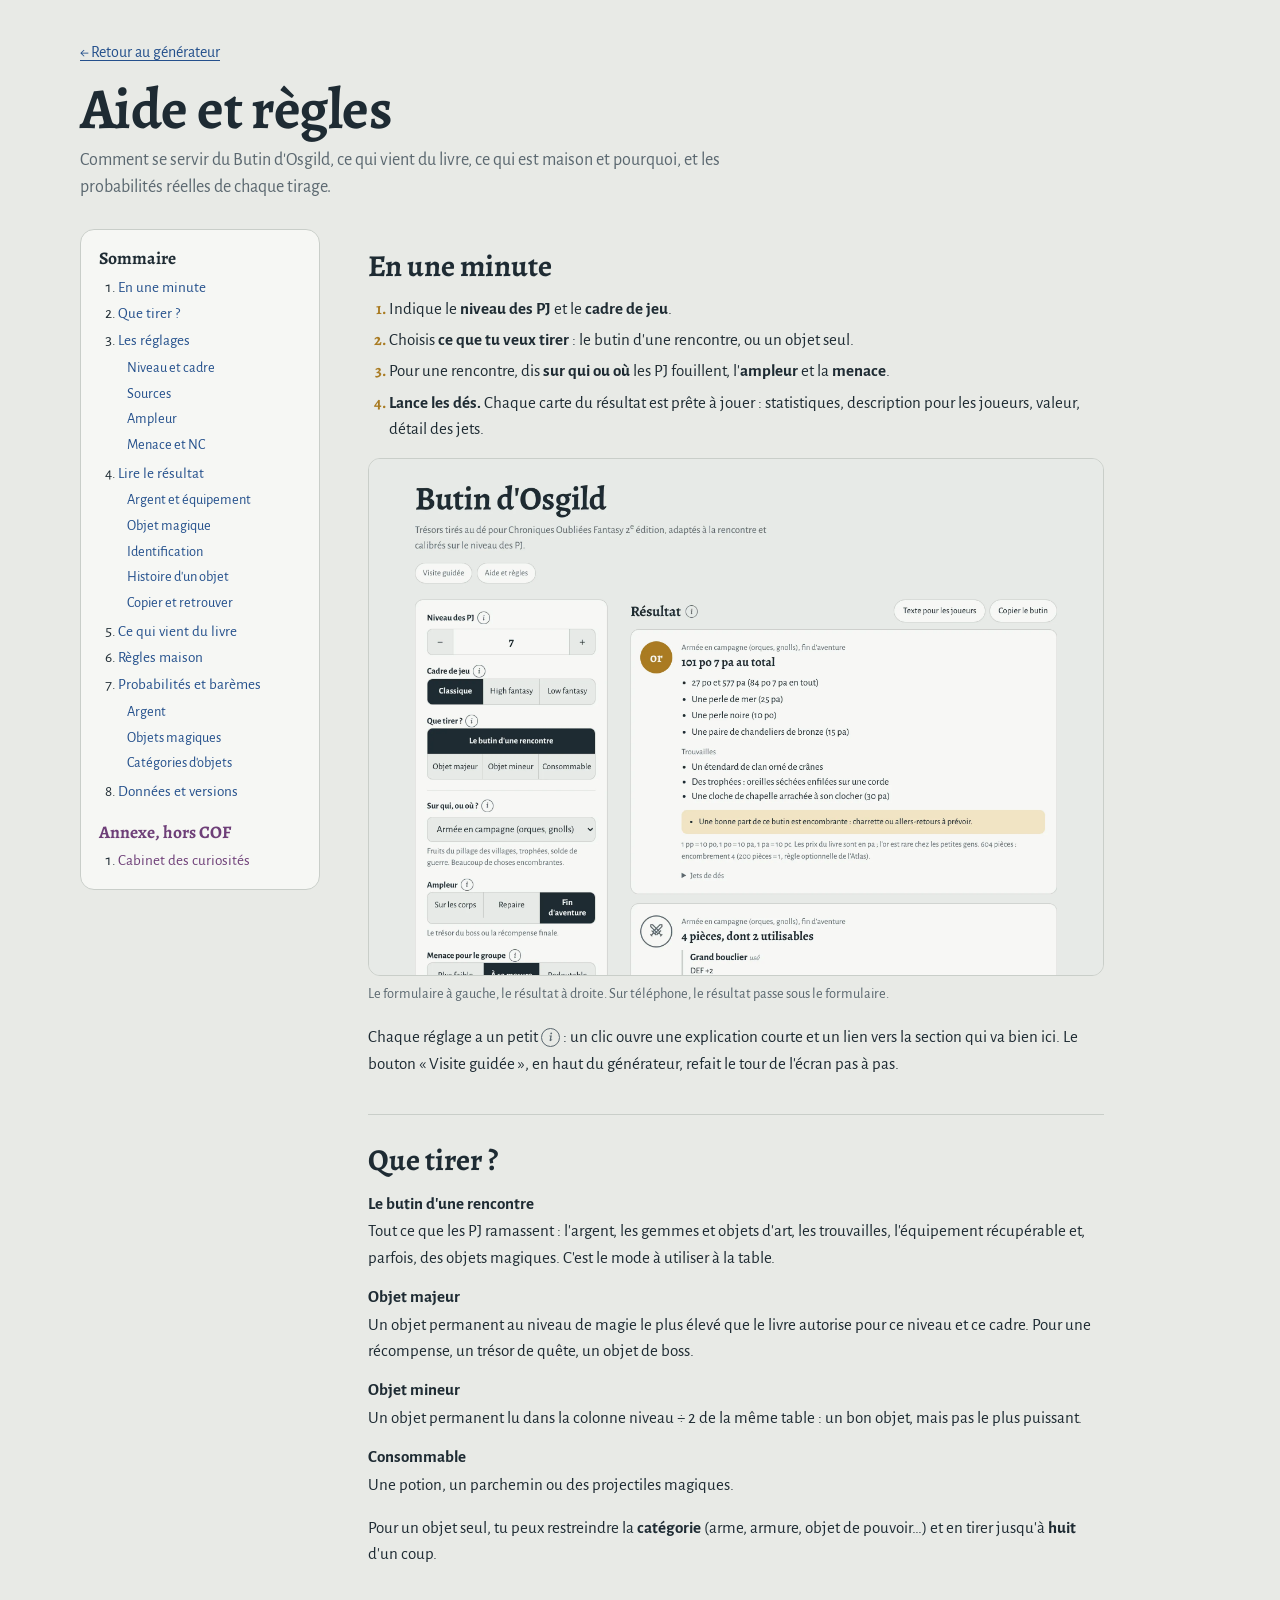
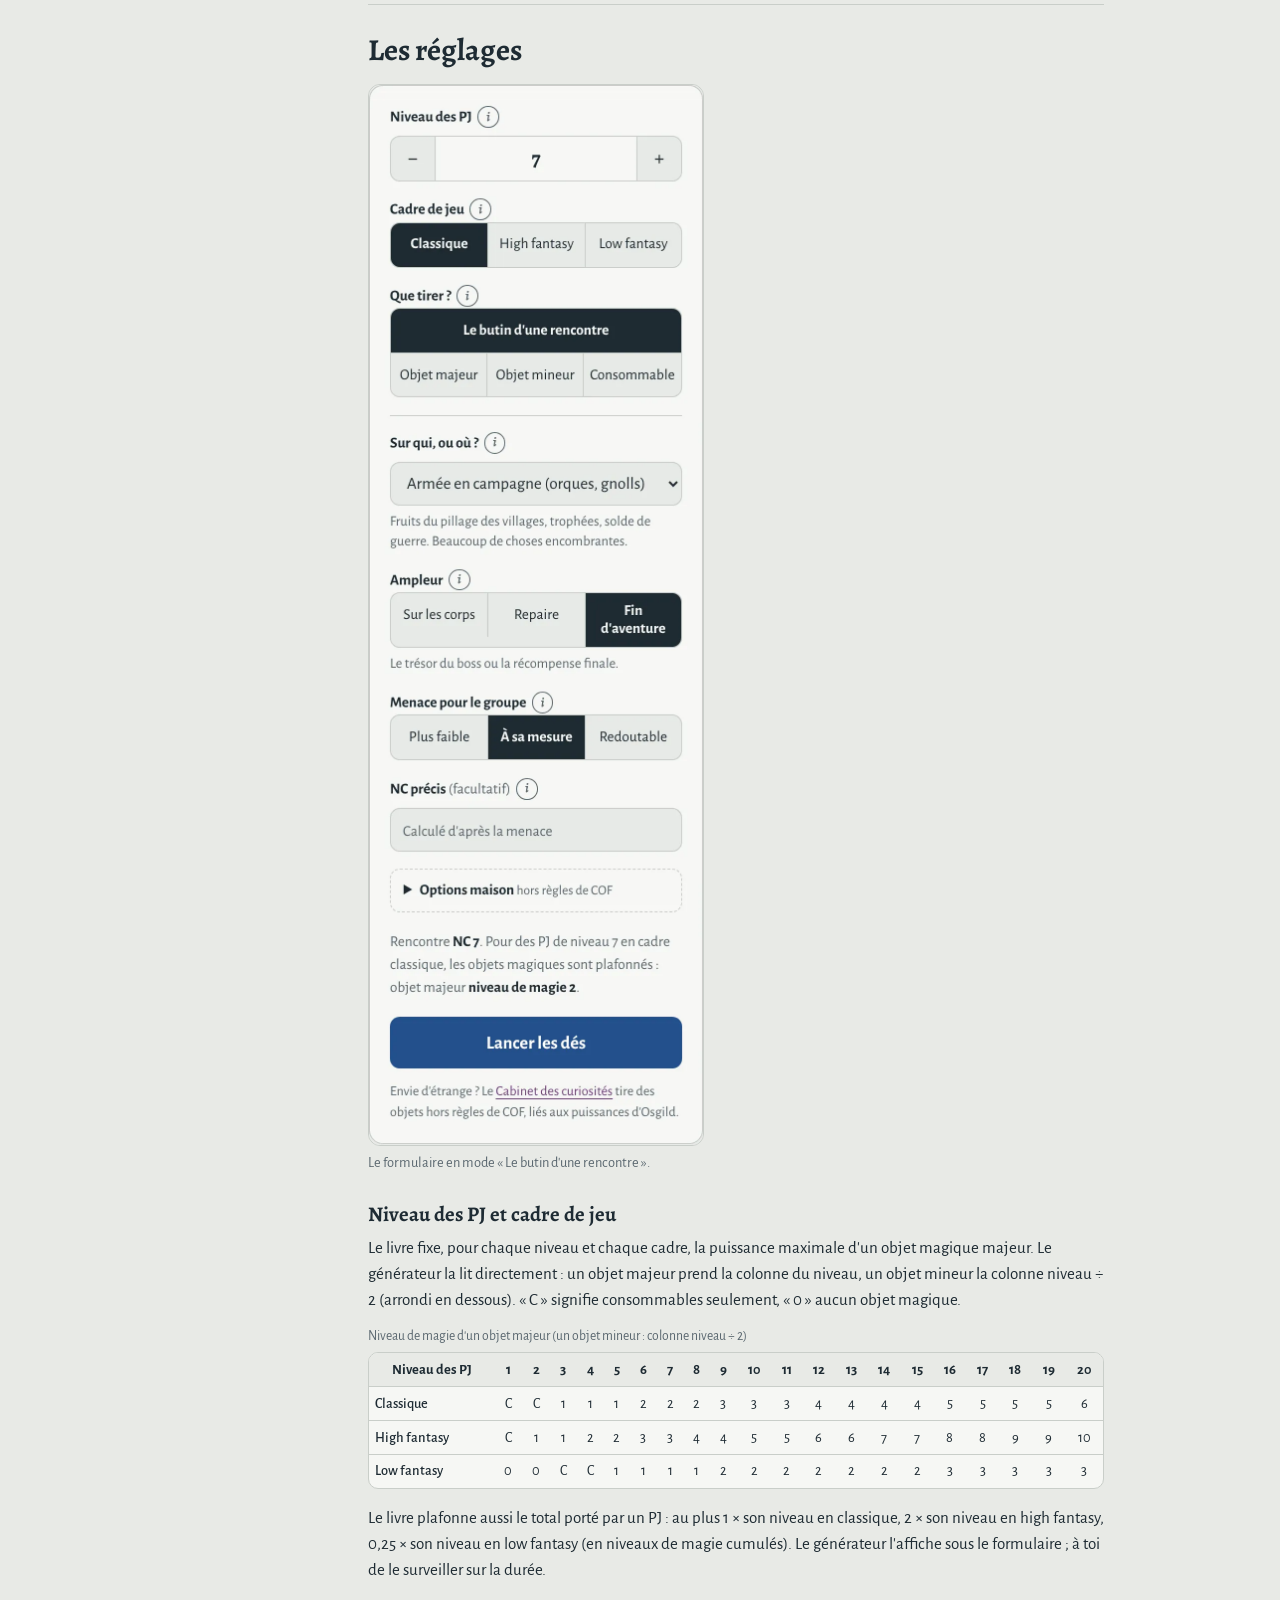
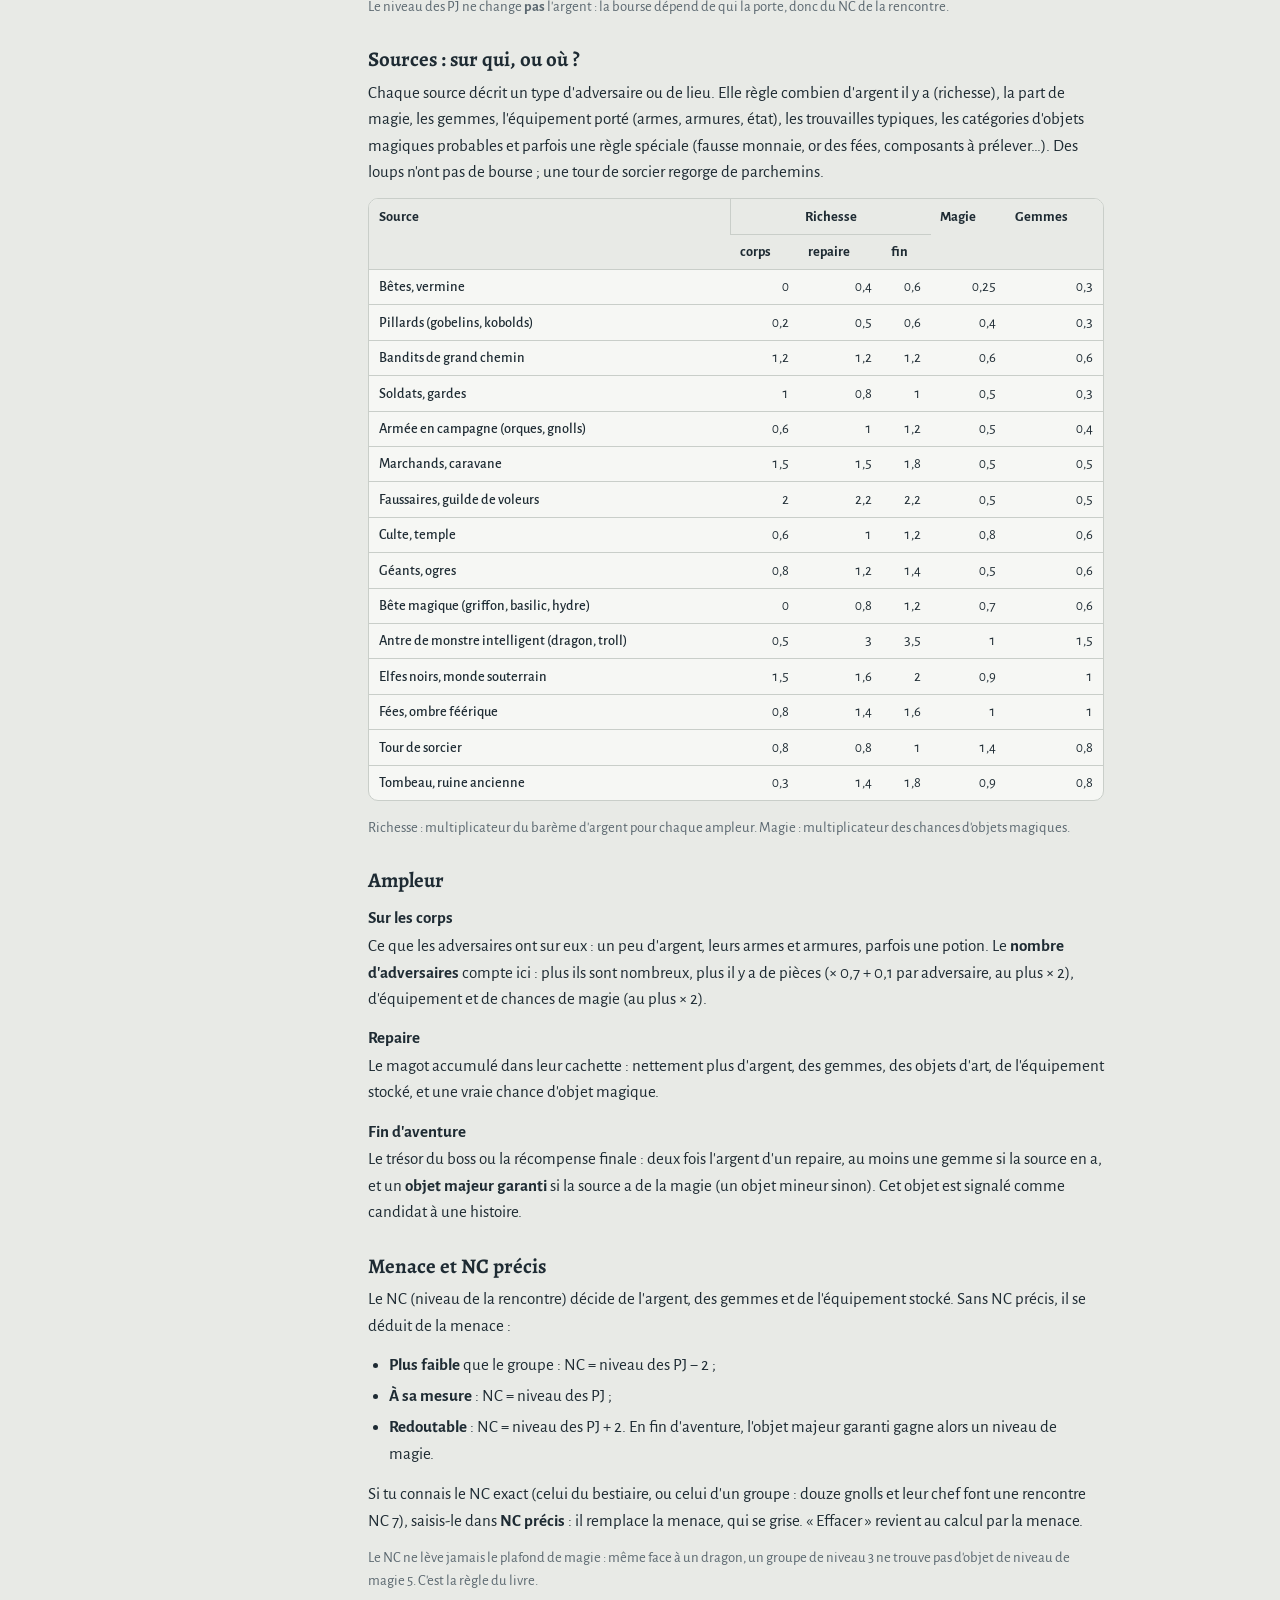
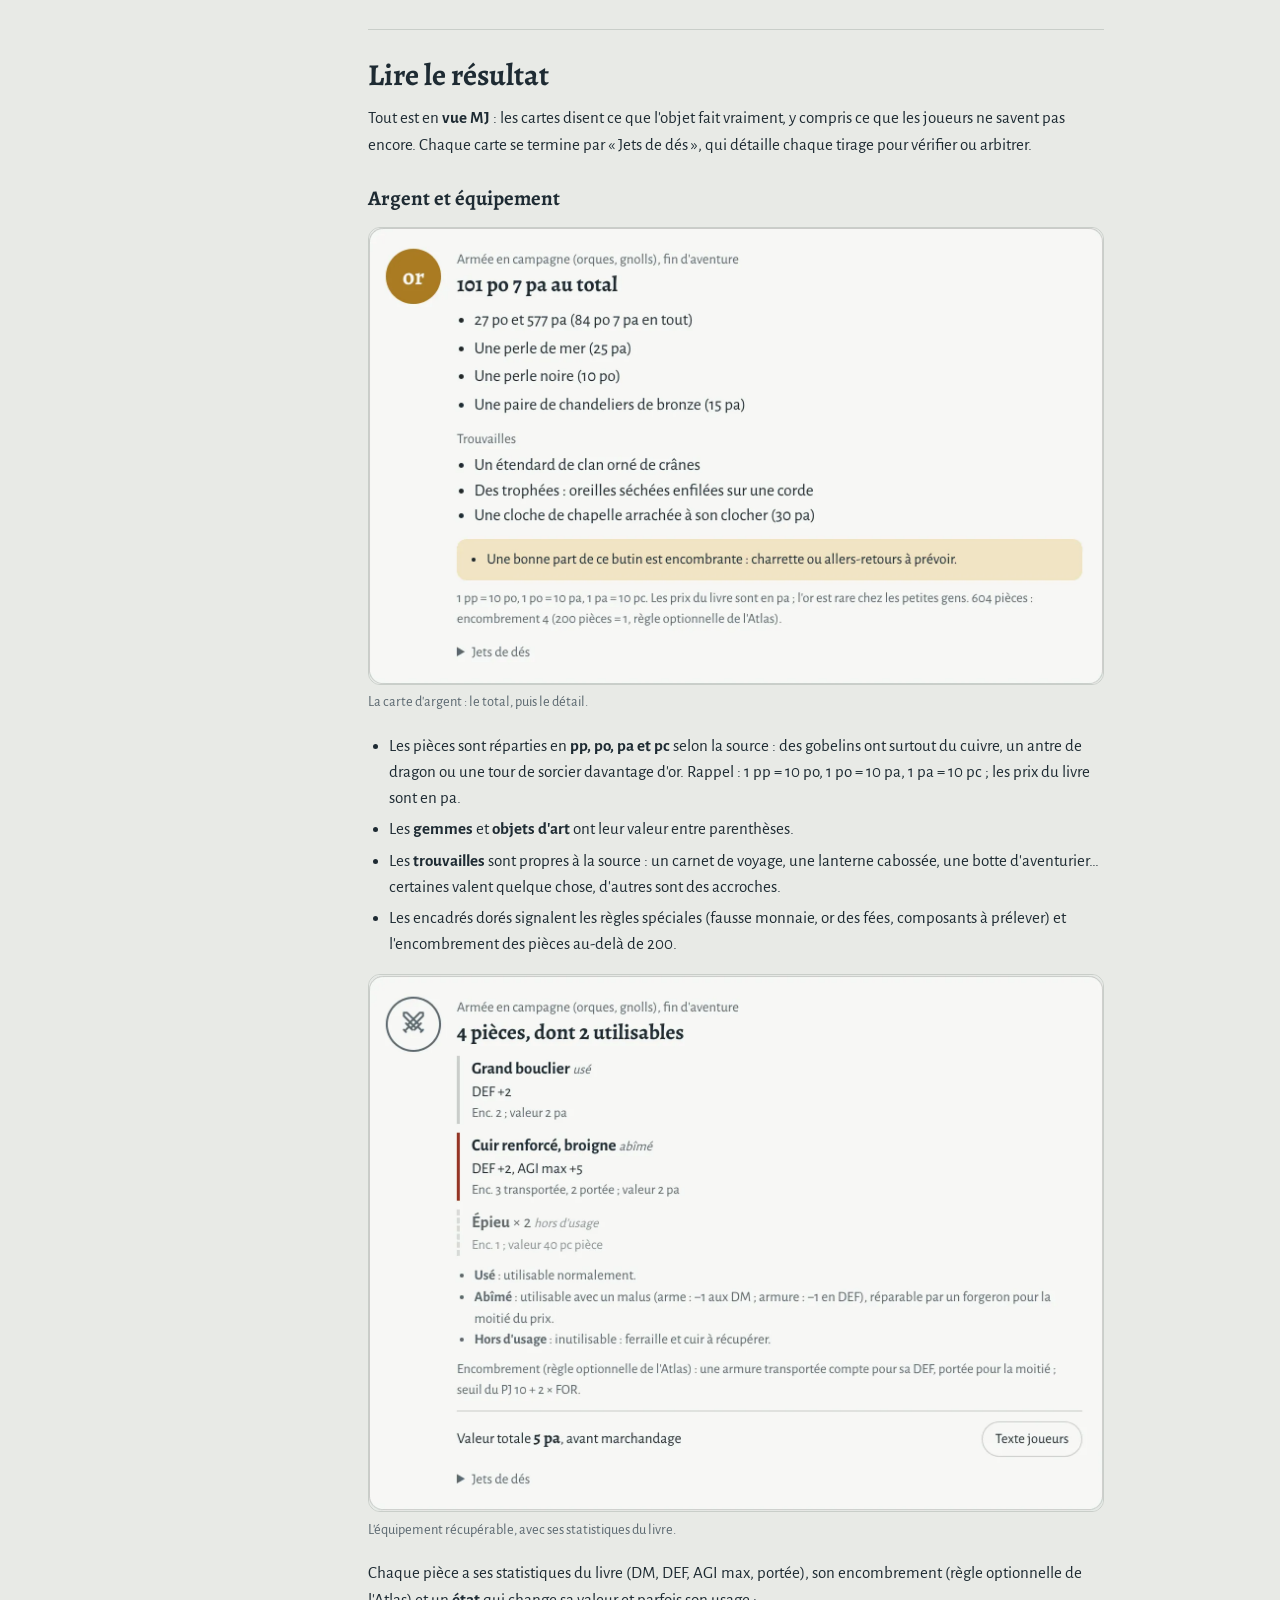
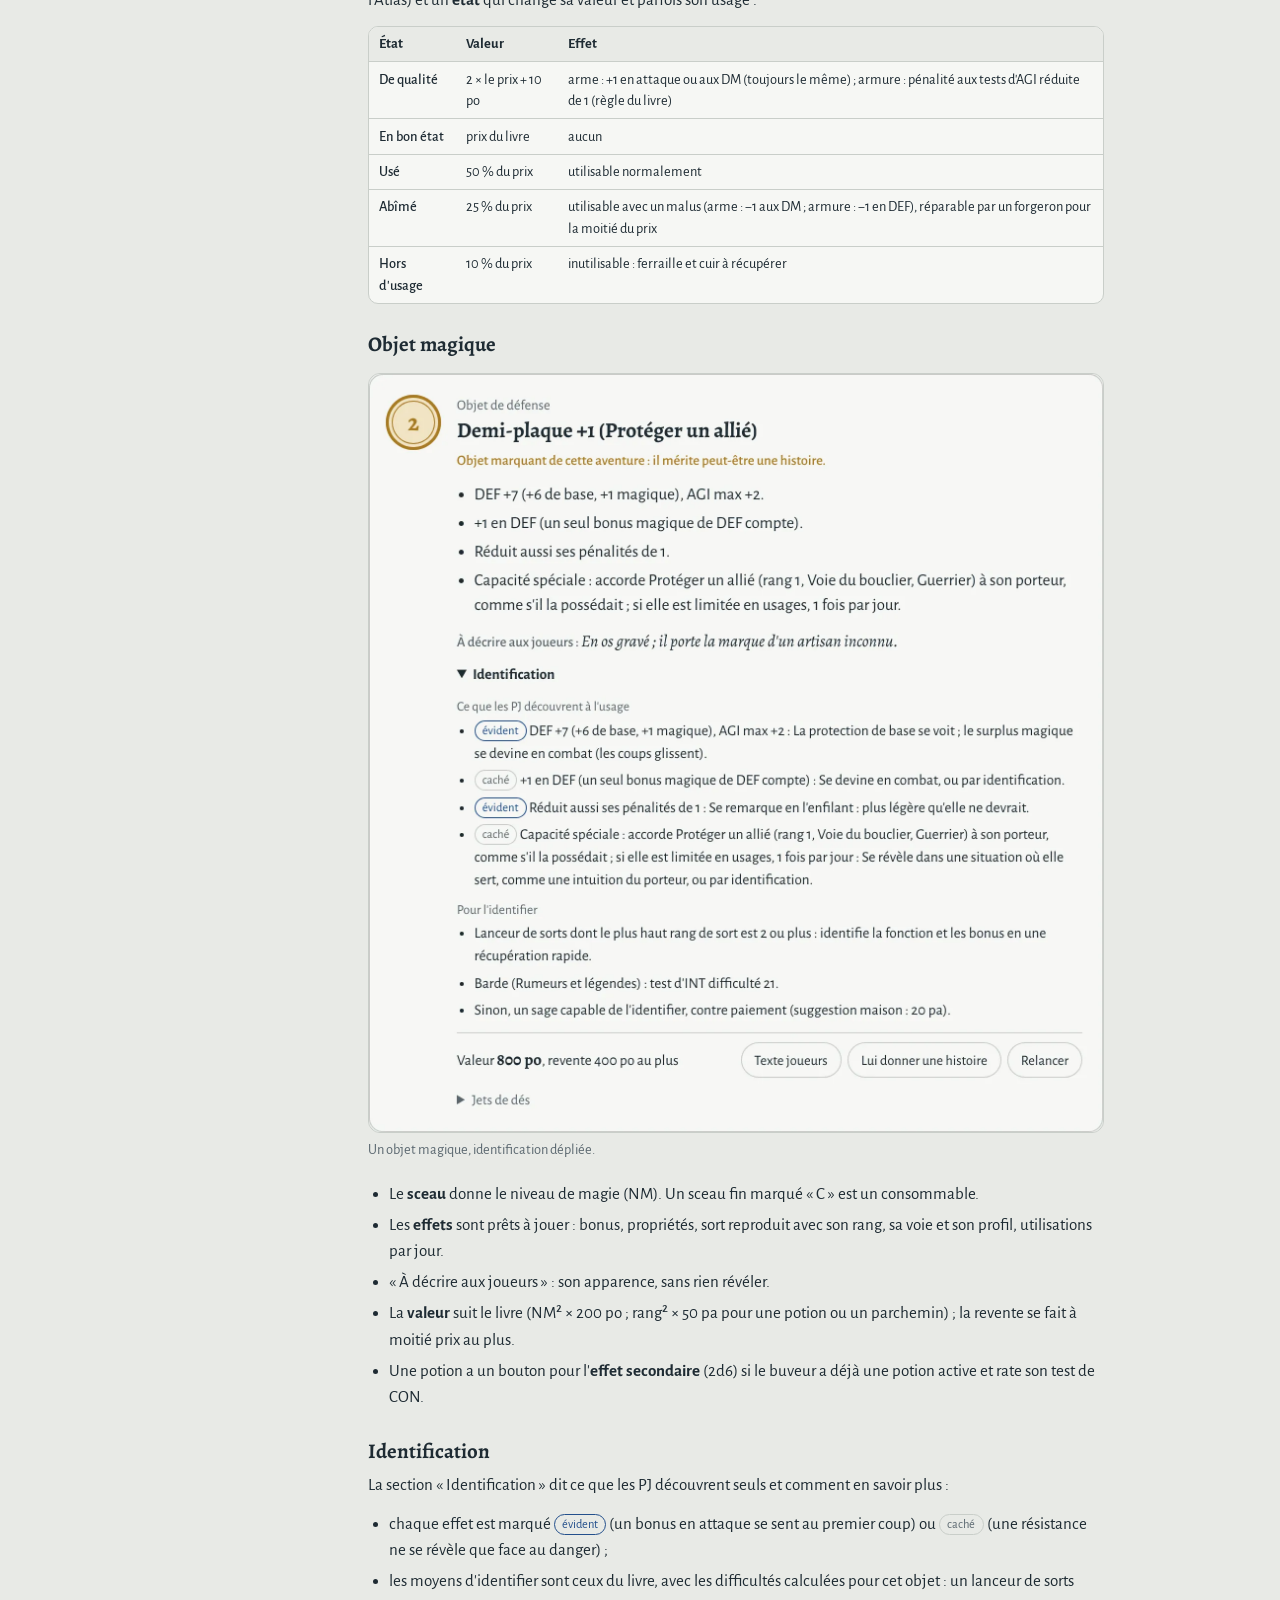
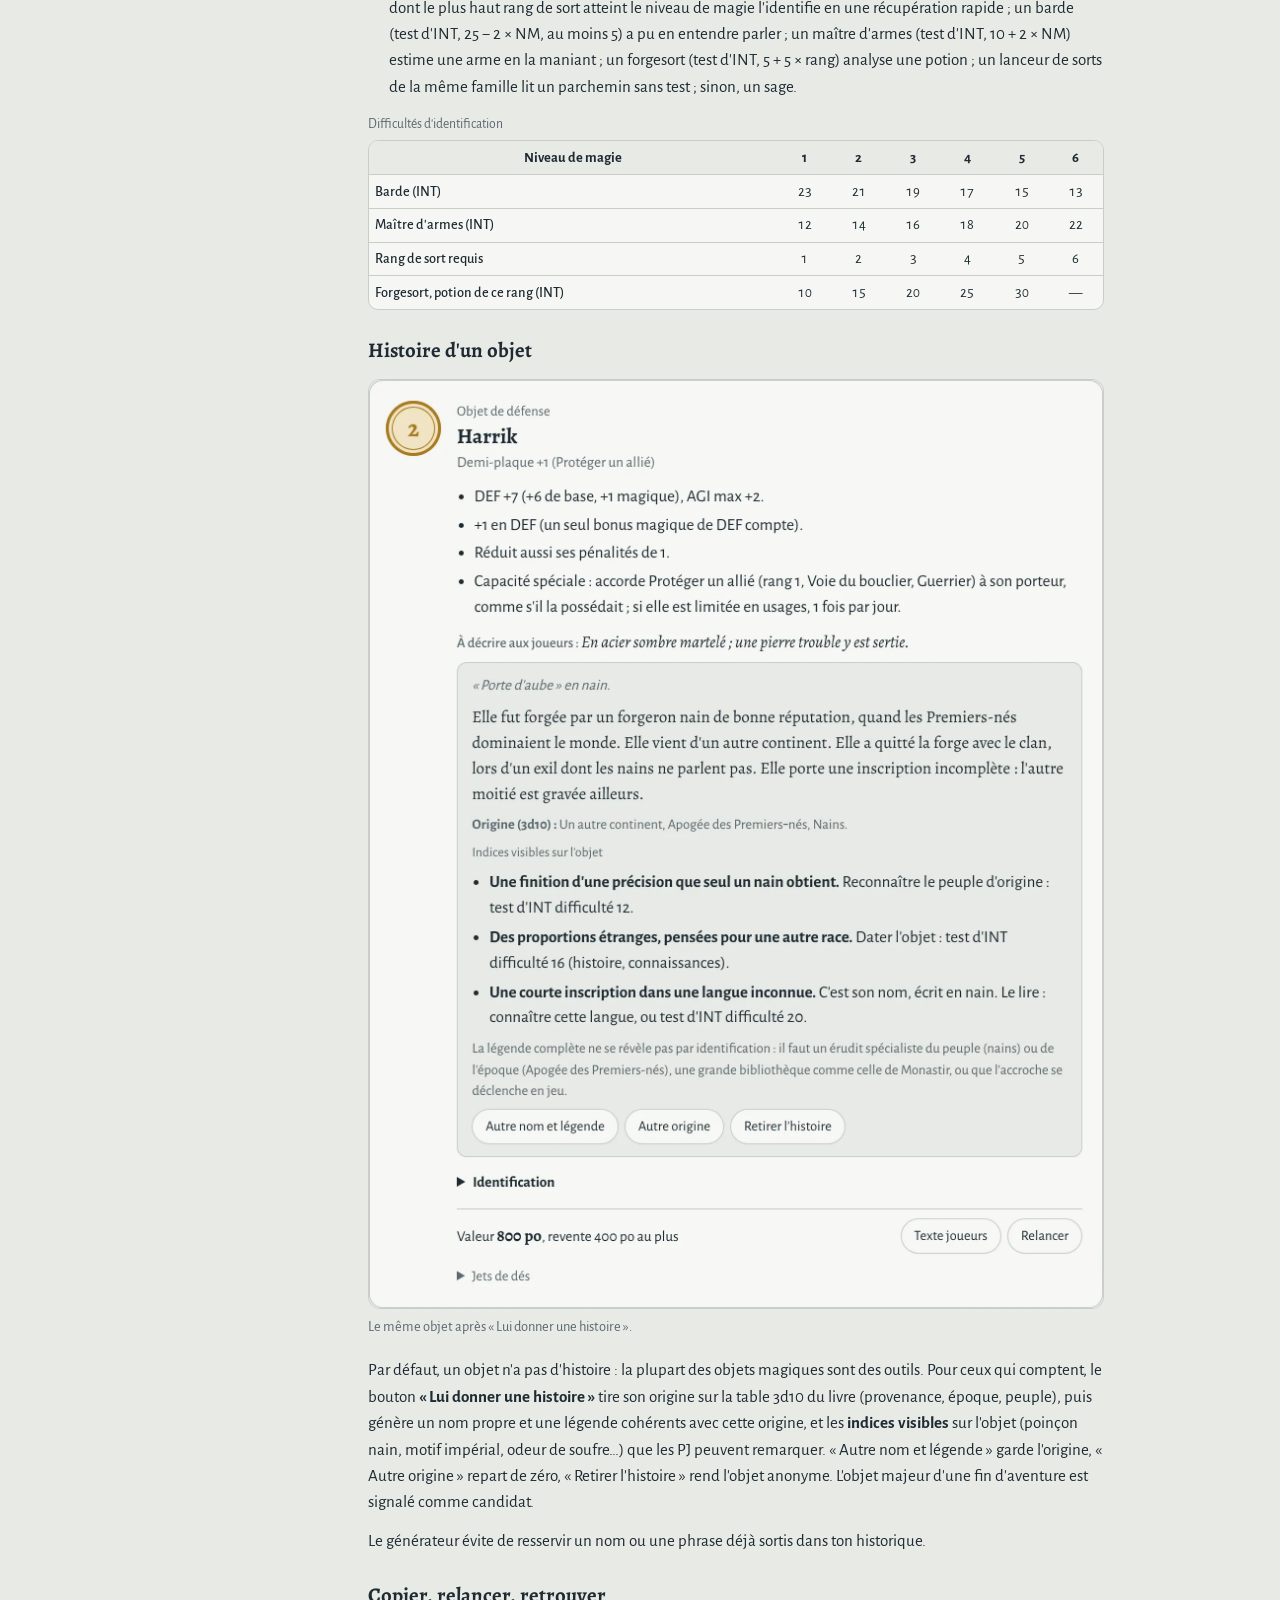
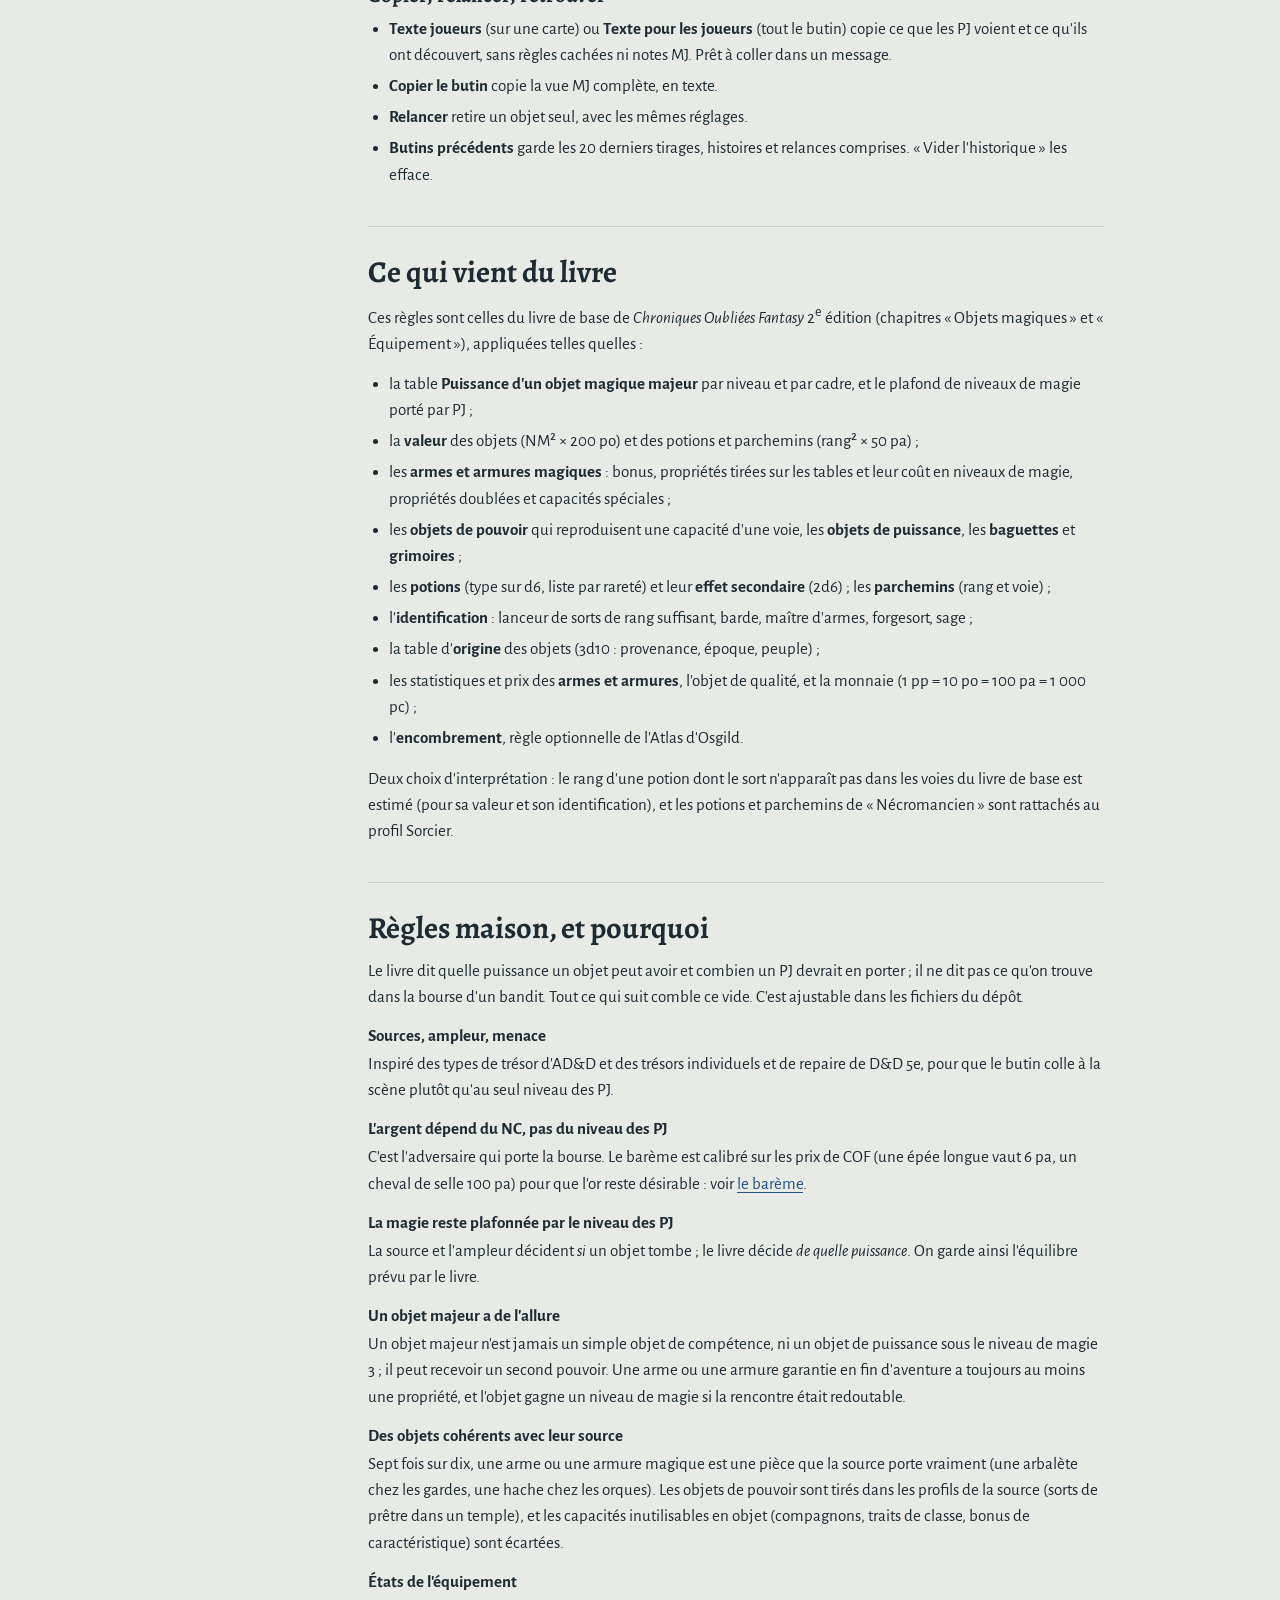
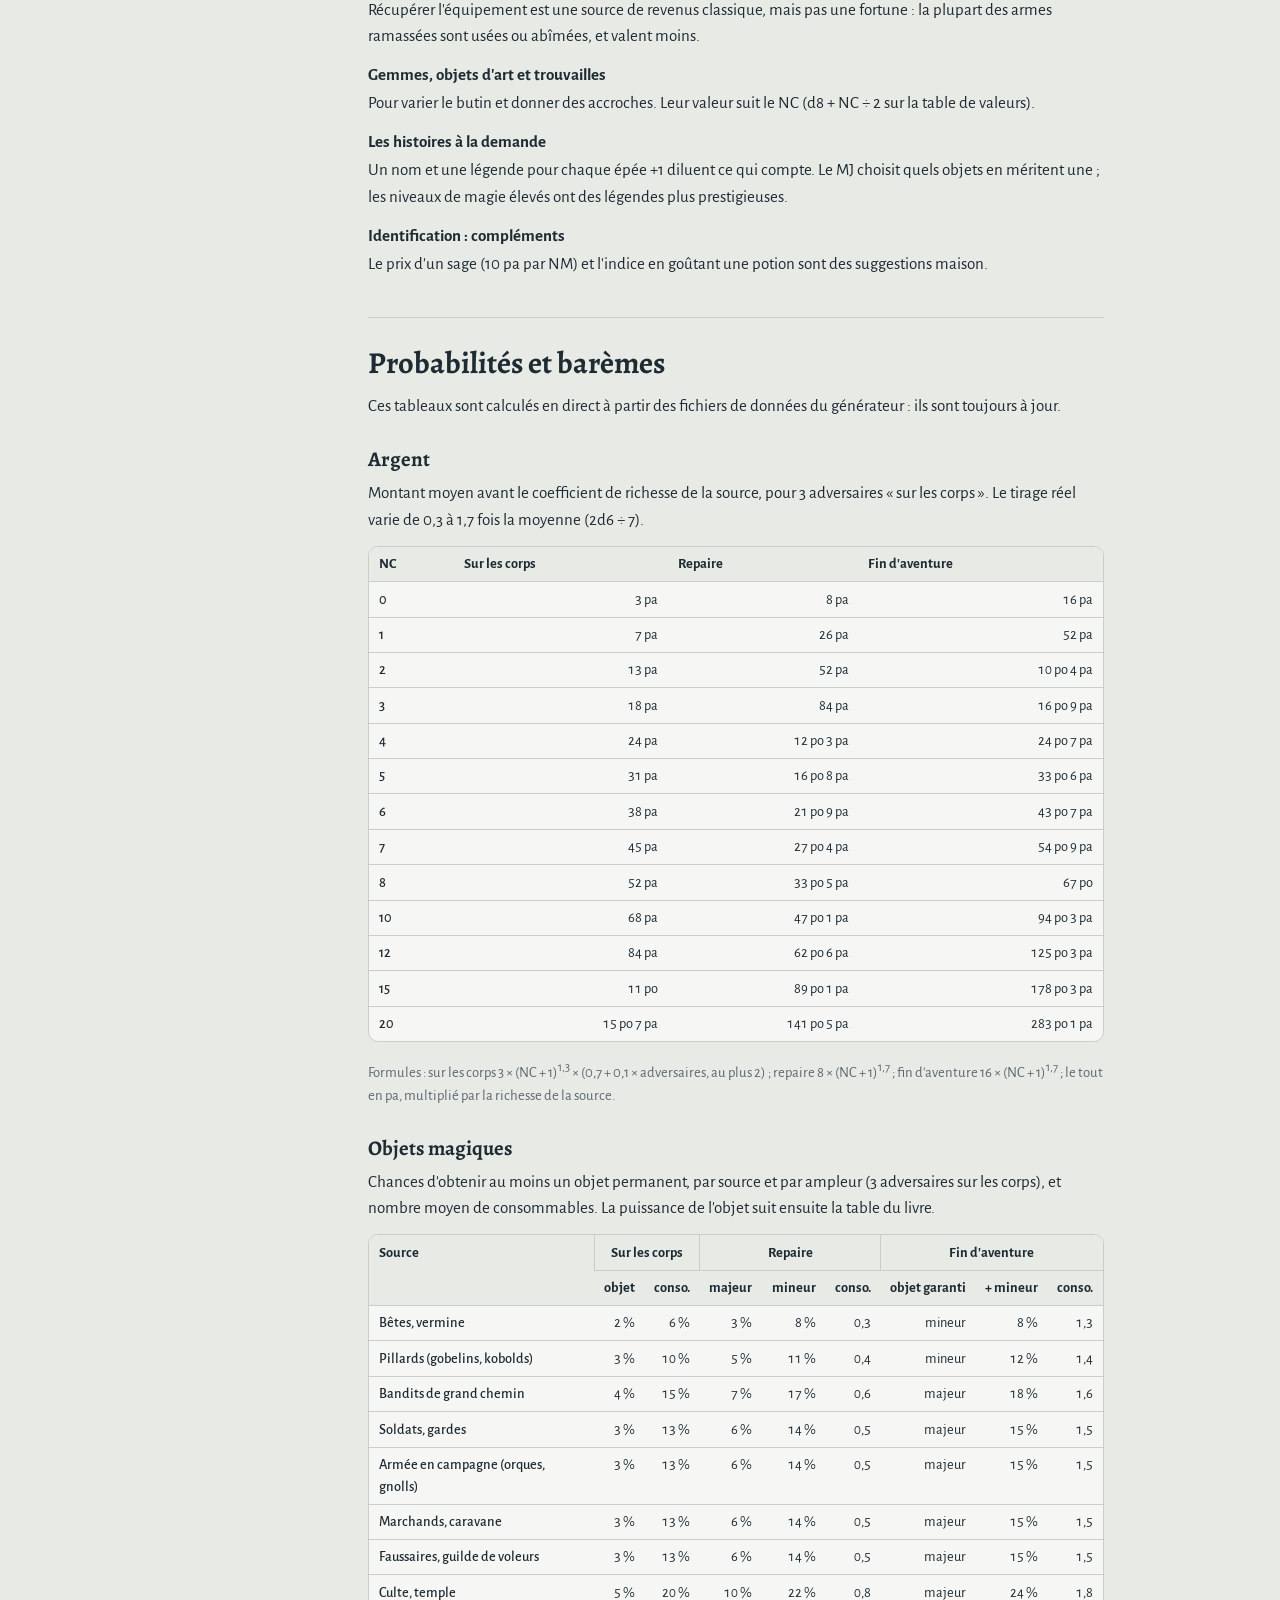
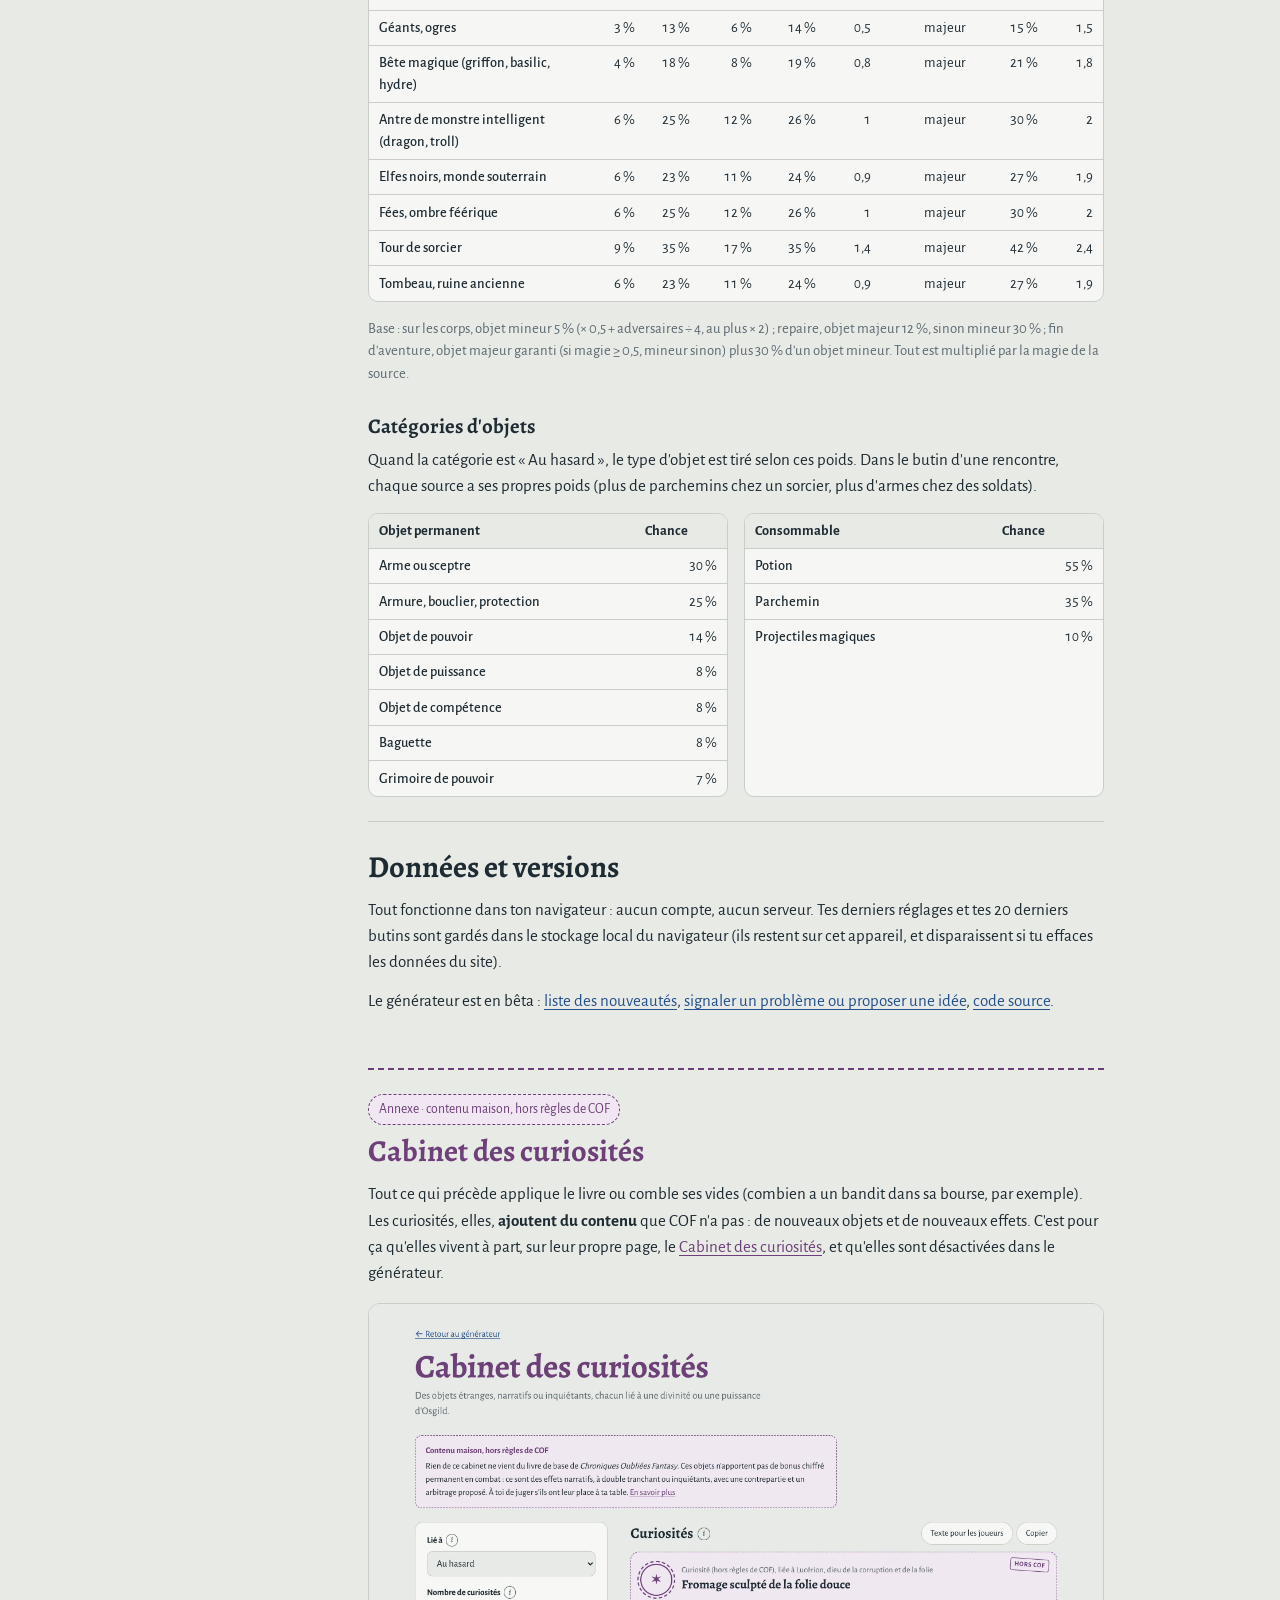
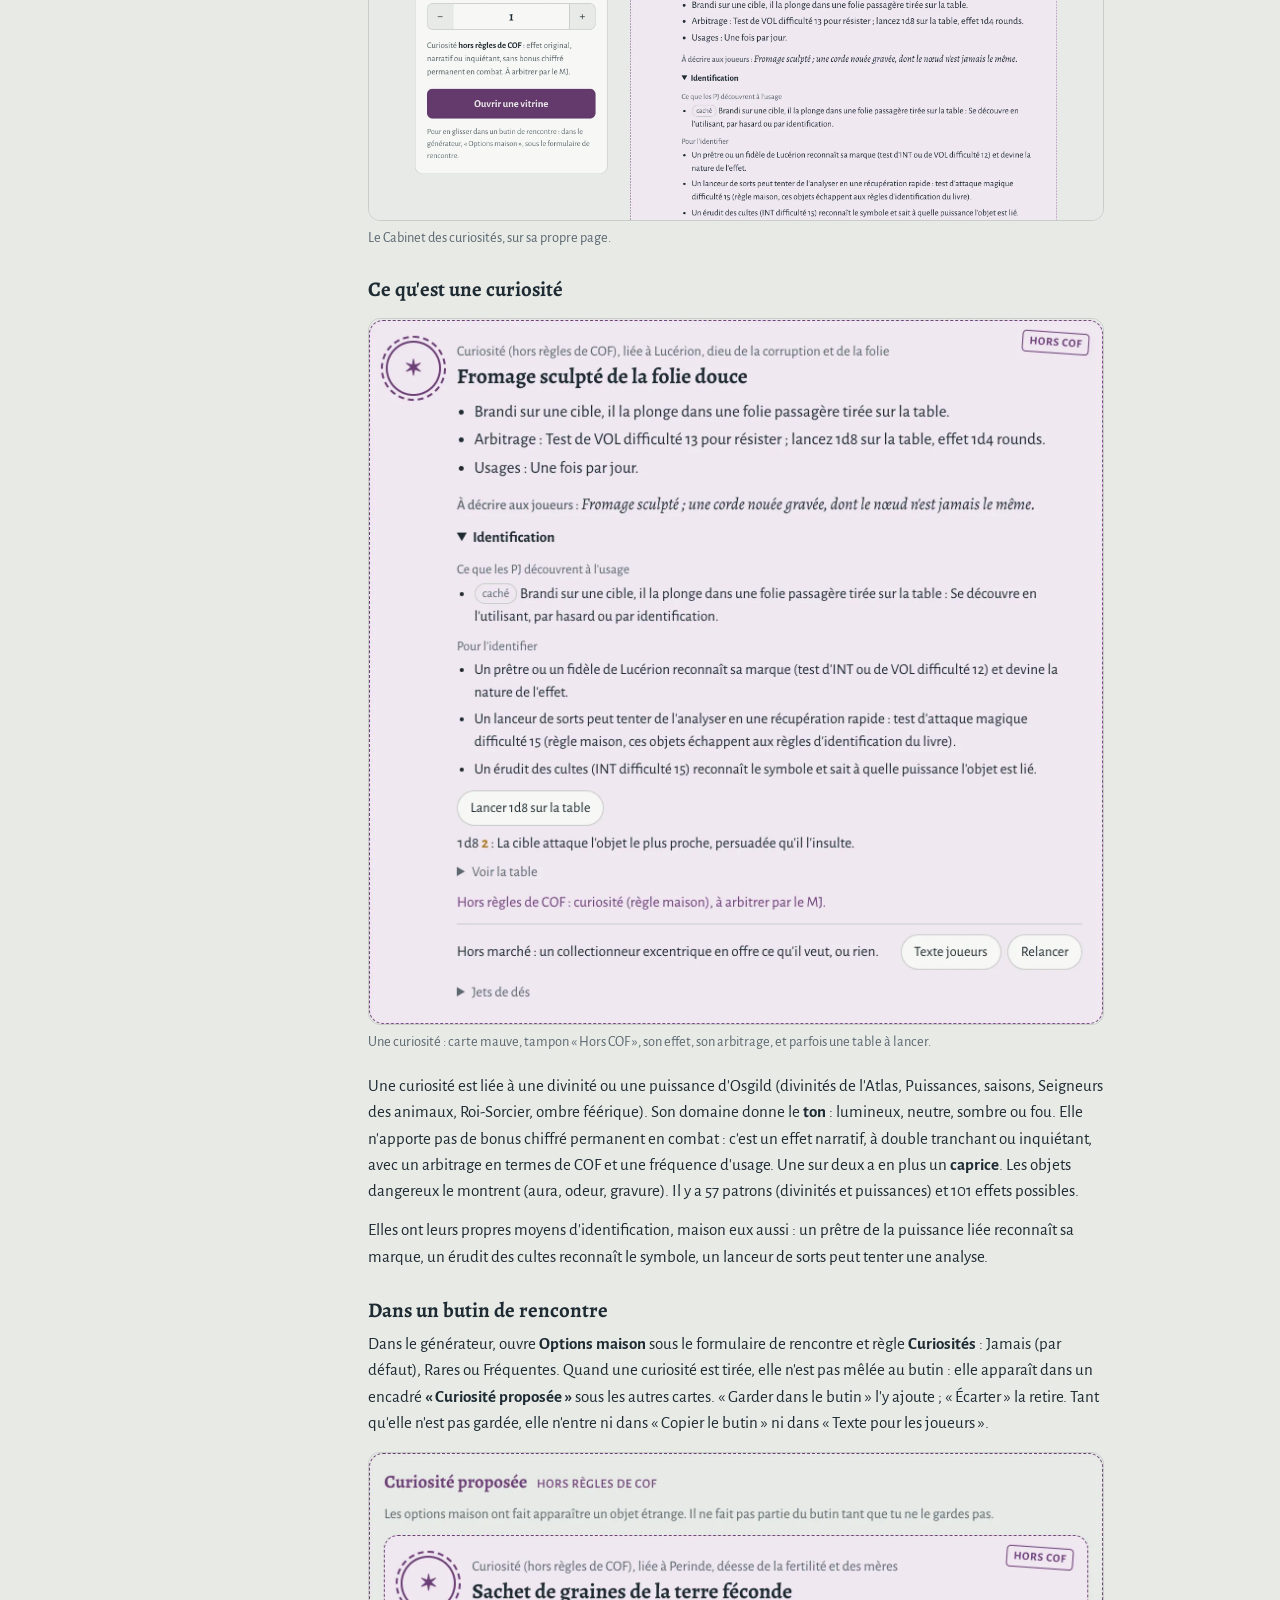
==== commit 41cb2da5: "Version 0.4.0 bêta : les curiosités passent à part - Cabinet des curiosités (curiosites.html), page " ====
--- a/aide.html
+++ b/aide.html
@@ -9,7 +9,7 @@
 <link rel="preconnect" href="https://fonts.googleapis.com">
 <link rel="preconnect" href="https://fonts.gstatic.com" crossorigin>
 <link href="https://fonts.googleapis.com/css2?family=Alegreya:ital,wght@0,500;0,700;1,400&family=Alegreya+Sans:wght@400;500;700&display=swap" rel="stylesheet">
-<link rel="stylesheet" href="css/style.css?v=0.3.0-beta">
+<link rel="stylesheet" href="css/style.css?v=0.4.0-beta">
 </head>
 <body class="doc">
 <div class="page">
@@ -39,7 +39,6 @@
             <li><a href="#carte-objet">Objet magique</a></li>
             <li><a href="#identification">Identification</a></li>
             <li><a href="#histoire">Histoire d'un objet</a></li>
-            <li><a href="#exotiques">Objets exotiques</a></li>
             <li><a href="#historique">Copier et retrouver</a></li>
           </ol>
         </li>
@@ -50,10 +49,13 @@
             <li><a href="#proba-argent">Argent</a></li>
             <li><a href="#proba-magie">Objets magiques</a></li>
             <li><a href="#categories">Catégories d'objets</a></li>
-            <li><a href="#proba-exotiques">Objets exotiques</a></li>
           </ol>
         </li>
         <li><a href="#donnees">Données et versions</a></li>
+      </ol>
+      <p class="sommaire-titre annexe-titre">Annexe, hors COF</p>
+      <ol class="annexe-liste">
+        <li><a href="#curiosites">Cabinet des curiosités</a></li>
       </ol>
     </nav>
 
@@ -84,8 +86,6 @@
           <dd>Un objet permanent lu dans la colonne niveau ÷ 2 de la même table : un bon objet, mais pas le plus puissant.</dd>
           <dt>Consommable</dt>
           <dd>Une potion, un parchemin ou des projectiles magiques.</dd>
-          <dt>Objet exotique</dt>
-          <dd>Règle maison : un objet étrange lié à une divinité ou une puissance d'Osgild. Voir <a href="#exotiques">Objets exotiques</a>.</dd>
         </dl>
         <p>Pour un objet seul, tu peux restreindre la <b>catégorie</b> (arme, armure, objet de pouvoir…) et en tirer jusqu'à <b>huit</b> d'un coup.</p>
       </section>
@@ -93,7 +93,7 @@
       <section id="reglages">
         <h2>Les réglages</h2>
         <figure class="etroite">
-          <a href="img/aide/formulaire.webp" class="zoom"><img src="img/aide/formulaire.webp" width="672" height="2160" alt="Le formulaire du butin d'une rencontre : niveau, cadre, mode, source, ampleur, nombre d'adversaires, menace, objets exotiques et NC précis." loading="lazy"></a>
+          <a href="img/aide/formulaire.webp" class="zoom"><img src="img/aide/formulaire.webp" width="672" height="2132" alt="Le formulaire du butin d'une rencontre : niveau, cadre, mode, source, ampleur, nombre d'adversaires, menace, NC précis et options maison repliées." loading="lazy"></a>
           <figcaption>Le formulaire en mode « Le butin d'une rencontre ».</figcaption>
         </figure>
 
@@ -106,7 +106,7 @@
         <h3 id="sources">Sources : sur qui, ou où ?</h3>
         <p>Chaque source décrit un type d'adversaire ou de lieu. Elle règle combien d'argent il y a (richesse), la part de magie, les gemmes, l'équipement porté (armes, armures, état), les trouvailles typiques, les catégories d'objets magiques probables et parfois une règle spéciale (fausse monnaie, or des fées, composants à prélever…). Des loups n'ont pas de bourse ; une tour de sorcier regorge de parchemins.</p>
         <div class="tableau" id="t-sources"></div>
-        <p class="note">Richesse : multiplicateur du barème d'argent pour chaque ampleur. Magie : multiplicateur des chances d'objets magiques. Exotisme : multiplicateur des chances d'objet exotique.</p>
+        <p class="note">Richesse : multiplicateur du barème d'argent pour chaque ampleur. Magie : multiplicateur des chances d'objets magiques.</p>
 
         <h3 id="ampleur">Ampleur</h3>
         <dl class="defs">
@@ -135,7 +135,7 @@
 
         <h3 id="carte-argent">Argent et équipement</h3>
         <figure>
-          <a href="img/aide/carte-argent.webp" class="zoom"><img src="img/aide/carte-argent.webp" width="1488" height="982" alt="Carte d'argent : le total, la répartition en pièces d'or, d'argent et de cuivre, une gemme, et des trouvailles." loading="lazy"></a>
+          <a href="img/aide/carte-argent.webp" class="zoom"><img src="img/aide/carte-argent.webp" width="1488" height="924" alt="Carte d'argent : le total, la répartition en pièces d'or, d'argent et de cuivre, une gemme, et des trouvailles." loading="lazy"></a>
           <figcaption>La carte d'argent : le total, puis le détail.</figcaption>
         </figure>
         <ul>
@@ -145,7 +145,7 @@
           <li>Les encadrés dorés signalent les règles spéciales (fausse monnaie, or des fées, composants à prélever) et l'encombrement des pièces au-delà de 200.</li>
         </ul>
         <figure>
-          <a href="img/aide/carte-equipement.webp" class="zoom"><img src="img/aide/carte-equipement.webp" width="1488" height="1666" alt="Carte d'équipement non magique : des armes et armures avec leurs dégâts, leur défense, leur état et leur valeur." loading="lazy"></a>
+          <a href="img/aide/carte-equipement.webp" class="zoom"><img src="img/aide/carte-equipement.webp" width="1488" height="1088" alt="Carte d'équipement non magique : des armes et armures avec leurs dégâts, leur défense, leur état et leur valeur." loading="lazy"></a>
           <figcaption>L'équipement récupérable, avec ses statistiques du livre.</figcaption>
         </figure>
         <p>Chaque pièce a ses statistiques du livre (DM, DEF, AGI max, portée), son encombrement (règle optionnelle de l'Atlas) et un <b>état</b> qui change sa valeur et parfois son usage :</p>
@@ -153,11 +153,11 @@
 
         <h3 id="carte-objet">Objet magique</h3>
         <figure>
-          <a href="img/aide/carte-objet.webp" class="zoom"><img src="img/aide/carte-objet.webp" width="1488" height="1170" alt="Carte d'un objet magique : sceau doré avec le niveau de magie, nom, effets, description pour les joueurs, identification dépliée, valeur et boutons." loading="lazy"></a>
+          <a href="img/aide/carte-objet.webp" class="zoom"><img src="img/aide/carte-objet.webp" width="1488" height="1536" alt="Carte d'un objet magique : sceau doré avec le niveau de magie, nom, effets, description pour les joueurs, identification dépliée, valeur et boutons." loading="lazy"></a>
           <figcaption>Un objet magique, identification dépliée.</figcaption>
         </figure>
         <ul>
-          <li>Le <b>sceau</b> donne le niveau de magie (NM). Un sceau fin marqué « C » est un consommable, un sceau en pointillés bleus ✶ un objet exotique.</li>
+          <li>Le <b>sceau</b> donne le niveau de magie (NM). Un sceau fin marqué « C » est un consommable.</li>
           <li>Les <b>effets</b> sont prêts à jouer : bonus, propriétés, sort reproduit avec son rang, sa voie et son profil, utilisations par jour.</li>
           <li>« À décrire aux joueurs » : son apparence, sans rien révéler.</li>
           <li>La <b>valeur</b> suit le livre (NM² × 200 po ; rang² × 50 pa pour une potion ou un parchemin) ; la revente se fait à moitié prix au plus.</li>
@@ -174,19 +174,11 @@
 
         <h3 id="histoire">Histoire d'un objet</h3>
         <figure>
-          <a href="img/aide/carte-histoire.webp" class="zoom"><img src="img/aide/carte-histoire.webp" width="1488" height="1718" alt="Carte d'un objet avec une histoire : nom propre, légende, origine tirée sur 3d10, indices visibles et boutons pour changer de version." loading="lazy"></a>
+          <a href="img/aide/carte-histoire.webp" class="zoom"><img src="img/aide/carte-histoire.webp" width="1488" height="1882" alt="Carte d'un objet avec une histoire : nom propre, légende, origine tirée sur 3d10, indices visibles et boutons pour changer de version." loading="lazy"></a>
           <figcaption>Le même objet après « Lui donner une histoire ».</figcaption>
         </figure>
         <p>Par défaut, un objet n'a pas d'histoire : la plupart des objets magiques sont des outils. Pour ceux qui comptent, le bouton <b>« Lui donner une histoire »</b> tire son origine sur la table 3d10 du livre (provenance, époque, peuple), puis génère un nom propre et une légende cohérents avec cette origine, et les <b>indices visibles</b> sur l'objet (poinçon nain, motif impérial, odeur de soufre…) que les PJ peuvent remarquer. « Autre nom et légende » garde l'origine, « Autre origine » repart de zéro, « Retirer l'histoire » rend l'objet anonyme. L'objet majeur d'une fin d'aventure est signalé comme candidat.</p>
         <p>Le générateur évite de resservir un nom ou une phrase déjà sortis dans ton historique.</p>
-
-        <h3 id="exotiques">Objets exotiques</h3>
-        <figure>
-          <a href="img/aide/carte-exotique.webp" class="zoom"><img src="img/aide/carte-exotique.webp" width="1488" height="1582" alt="Carte d'un objet exotique lié à une divinité d'Osgild : sceau en pointillés, effet, contrepartie, usage, caprice et identification." loading="lazy"></a>
-          <figcaption>Un objet exotique : son effet, sa contrepartie, et parfois une table à lancer.</figcaption>
-        </figure>
-        <p>Règle maison, hors règles du livre. Un objet exotique est lié à une divinité ou une puissance d'Osgild (divinités de l'Atlas, Puissances, saisons, Seigneurs des animaux, Roi-Sorcier, ombre féérique). Son domaine donne le <b>ton</b> : lumineux, neutre, sombre ou fou. Il n'apporte pas de bonus chiffré permanent en combat : c'est un effet narratif, à double tranchant ou inquiétant, avec une contrepartie et une fréquence d'usage. Un objet sur deux a en plus un <b>caprice</b>. Les objets dangereux le montrent (aura, odeur, gravure).</p>
-        <p>On les obtient en mode « Objet exotique » (en choisissant la divinité, ou au hasard), ou dans le butin d'une rencontre si tu les actives : <b>Jamais</b> (par défaut), <b>Rares</b> ou <b>Fréquents</b>. Les sources étranges (fées, tour de sorcier, tombeau, culte) en donnent plus souvent ; les chances exactes sont dans <a href="#proba-exotiques">Probabilités</a>. Il y en a <span id="t-nb-exo"></span>.</p>
 
         <h3 id="historique">Copier, relancer, retrouver</h3>
         <ul>
@@ -235,9 +227,7 @@
           <dt>Les histoires à la demande</dt>
           <dd>Un nom et une légende pour chaque épée +1 diluent ce qui compte. Le MJ choisit quels objets en méritent une ; les niveaux de magie élevés ont des légendes plus prestigieuses.</dd>
           <dt>Identification : compléments</dt>
-          <dd>Le prix d'un sage (10 pa par NM) et l'indice en goûtant une potion sont des suggestions maison, tout comme les tests propres aux objets exotiques.</dd>
-          <dt>Objets exotiques</dt>
-          <dd>Pour les objets qui font une histoire à eux seuls, à la manière des artefacts farfelus ou inquiétants d'autres jeux, mais ancrés dans les divinités et puissances d'Osgild. Désactivés par défaut.</dd>
+          <dd>Le prix d'un sage (10 pa par NM) et l'indice en goûtant une potion sont des suggestions maison.</dd>
         </dl>
       </section>
 
@@ -262,10 +252,6 @@
           <div class="tableau" id="t-cat-conso"></div>
         </div>
 
-        <h3 id="proba-exotiques">Objets exotiques</h3>
-        <p>Chance qu'un butin de rencontre contienne un objet exotique, selon le réglage.</p>
-        <div class="tableau" id="t-exo"></div>
-        <p class="note">Base « Rares » : 2 % sur les corps, 6 % en repaire, 12 % en fin d'aventure, × 3 en « Fréquents », × l'exotisme de la source, plafonné à 90 %.</p>
       </section>
 
       <section id="donnees">
@@ -273,20 +259,49 @@
         <p>Tout fonctionne dans ton navigateur : aucun compte, aucun serveur. Tes derniers réglages et tes 20 derniers butins sont gardés dans le stockage local du navigateur (ils restent sur cet appareil, et disparaissent si tu effaces les données du site).</p>
         <p>Le générateur est en bêta : <a href="https://github.com/Gregb342/Osgild-loot-generator/blob/main/CHANGELOG.md">liste des nouveautés</a>, <a href="https://github.com/Gregb342/Osgild-loot-generator/issues">signaler un problème ou proposer une idée</a>, <a href="https://github.com/Gregb342/Osgild-loot-generator">code source</a>.</p>
       </section>
+
+      <section id="curiosites" class="annexe">
+        <p class="annexe-bandeau">Annexe · contenu maison, hors règles de COF</p>
+        <h2>Cabinet des curiosités</h2>
+        <p>Tout ce qui précède applique le livre ou comble ses vides (combien a un bandit dans sa bourse, par exemple). Les curiosités, elles, <b>ajoutent du contenu</b> que COF n'a pas : de nouveaux objets et de nouveaux effets. C'est pour ça qu'elles vivent à part, sur leur propre page, le <a href="curiosites.html">Cabinet des curiosités</a>, et qu'elles sont désactivées dans le générateur.</p>
+
+        <figure>
+          <a href="img/aide/cabinet.webp" class="zoom"><img src="img/aide/cabinet.webp" width="2560" height="1800" alt="La page du Cabinet des curiosités : avertissement « contenu maison, hors règles de COF », choix de la divinité ou de la puissance, et des curiosités tirées." loading="lazy"></a>
+          <figcaption>Le Cabinet des curiosités, sur sa propre page.</figcaption>
+        </figure>
+
+        <h3 id="curio-objet">Ce qu'est une curiosité</h3>
+        <figure>
+          <a href="img/aide/carte-exotique.webp" class="zoom"><img src="img/aide/carte-exotique.webp" width="1488" height="1430" alt="Carte d'une curiosité : fond mauve, bordure en pointillés, tampon « Hors COF », sceau étoilé, effet, arbitrage, usages et identification." loading="lazy"></a>
+          <figcaption>Une curiosité : carte mauve, tampon « Hors COF », son effet, son arbitrage, et parfois une table à lancer.</figcaption>
+        </figure>
+        <p>Une curiosité est liée à une divinité ou une puissance d'Osgild (divinités de l'Atlas, Puissances, saisons, Seigneurs des animaux, Roi-Sorcier, ombre féérique). Son domaine donne le <b>ton</b> : lumineux, neutre, sombre ou fou. Elle n'apporte pas de bonus chiffré permanent en combat : c'est un effet narratif, à double tranchant ou inquiétant, avec un arbitrage en termes de COF et une fréquence d'usage. Une sur deux a en plus un <b>caprice</b>. Les objets dangereux le montrent (aura, odeur, gravure). Il y a <span id="t-nb-exo"></span>.</p>
+        <p>Elles ont leurs propres moyens d'identification, maison eux aussi : un prêtre de la puissance liée reconnaît sa marque, un érudit des cultes reconnaît le symbole, un lanceur de sorts peut tenter une analyse.</p>
+
+        <h3 id="curio-butin">Dans un butin de rencontre</h3>
+        <p>Dans le générateur, ouvre <b>Options maison</b> sous le formulaire de rencontre et règle <b>Curiosités</b> : Jamais (par défaut), Rares ou Fréquentes. Quand une curiosité est tirée, elle n'est pas mêlée au butin : elle apparaît dans un encadré <b>« Curiosité proposée »</b> sous les autres cartes. « Garder dans le butin » l'y ajoute ; « Écarter » la retire. Tant qu'elle n'est pas gardée, elle n'entre ni dans « Copier le butin » ni dans « Texte pour les joueurs ».</p>
+        <figure>
+          <a href="img/aide/curio-proposee.webp" class="zoom"><img src="img/aide/curio-proposee.webp" width="1488" height="1122" alt="Encadré « Curiosité proposée, hors règles de COF » sous un butin, avec la carte de la curiosité et les boutons « Garder dans le butin » et « Écarter »." loading="lazy"></a>
+          <figcaption>Une curiosité proposée sous le butin d'un tombeau : à garder ou à écarter.</figcaption>
+        </figure>
+        <p>Les sources étranges (fées, tour de sorcier, tombeau, culte) en proposent plus souvent :</p>
+        <div class="tableau" id="t-exo"></div>
+        <p class="note">Base « Rares » : 2 % sur les corps, 6 % en repaire, 12 % en fin d'aventure, × 3 en « Fréquentes », × l'affinité de la source avec l'étrange, plafonné à 90 %.</p>
+      </section>
     </main>
   </div>
 
   <footer class="foot">
-    <p class="version">Version <span id="version">0.3.0 bêta</span> · <a href="index.html">générateur</a></p>
-    <p>Tables issues du livre de base de <i>Chroniques Oubliées Fantasy</i> 2<sup>e</sup> édition, © Black Book Éditions. Les sources de butin, l'argent, les gemmes, les trouvailles, les descriptions et les objets exotiques sont des règles maison. Outil de fan, gratuit et non officiel.</p>
+    <p class="version">Version <span id="version">0.4.0 bêta</span> · <a href="index.html">générateur</a> · <a href="curiosites.html">cabinet des curiosités</a></p>
+    <p>Tables issues du livre de base de <i>Chroniques Oubliées Fantasy</i> 2<sup>e</sup> édition, © Black Book Éditions. Les sources de butin, l'argent, les gemmes, les trouvailles, les descriptions et les curiosités sont des règles maison. Outil de fan, gratuit et non officiel.</p>
   </footer>
 </div>
 
-<script src="js/tables.js?v=0.3.0-beta"></script>
-<script src="js/maison.js?v=0.3.0-beta"></script>
-<script src="js/sources.js?v=0.3.0-beta"></script>
-<script src="js/exotiques.js?v=0.3.0-beta"></script>
-<script src="js/equipement.js?v=0.3.0-beta"></script>
-<script src="js/aide.js?v=0.3.0-beta"></script>
+<script src="js/tables.js?v=0.4.0-beta"></script>
+<script src="js/maison.js?v=0.4.0-beta"></script>
+<script src="js/sources.js?v=0.4.0-beta"></script>
+<script src="js/exotiques.js?v=0.4.0-beta"></script>
+<script src="js/equipement.js?v=0.4.0-beta"></script>
+<script src="js/aide.js?v=0.4.0-beta"></script>
 </body>
 </html>
--- a/css/style.css
+++ b/css/style.css
@@ -9,6 +9,8 @@
   --laiton: #A97B22;      /* niveau de magie */
   --laiton-pale: #F1E4C4;
   --sceau: #9A3324;       /* alertes */
+  --curio: #6E3F78;       /* curiosités, hors règles */
+  --curio-pale: #F0E7F2;
   --serif: "Alegreya", Georgia, serif;
   --sans: "Alegreya Sans", system-ui, sans-serif;
   color-scheme: light;
@@ -17,12 +19,14 @@
   :root:not([data-theme="light"]) {
     --pierre: #141B20; --velin: #1C252C; --encre: #E4E8EA; --gris: #9AA6AD; --trait: #33414A;
     --lapis: #7FA6E0; --lapis-fonce: #A9C3EC; --laiton: #D7A94B; --laiton-pale: #3A3020; --sceau: #E07A66;
+    --curio: #C99BD3; --curio-pale: #2C2231;
     color-scheme: dark;
   }
 }
 :root[data-theme="dark"] {
   --pierre: #141B20; --velin: #1C252C; --encre: #E4E8EA; --gris: #9AA6AD; --trait: #33414A;
   --lapis: #7FA6E0; --lapis-fonce: #A9C3EC; --laiton: #D7A94B; --laiton-pale: #3A3020; --sceau: #E07A66;
+  --curio: #C99BD3; --curio-pale: #2C2231;
   color-scheme: dark;
 }
 
@@ -175,11 +179,11 @@
 #vider-histo:hover { border-color: var(--sceau); color: var(--sceau); }
 
 /* mode et rencontre */
-.seg-mode { grid-auto-flow: row; grid-template-columns: repeat(2, 1fr); }
+.seg-mode { grid-auto-flow: row; grid-template-columns: repeat(3, 1fr); }
 .seg-mode label:first-child { grid-column: 1 / -1; }
 .seg-mode span { border-left: 1px solid var(--trait); border-top: 1px solid var(--trait); }
 .seg-mode label:first-child span { border-top: 0; border-left: 0; }
-.seg-mode label:nth-child(even) span { border-left: 0; }
+.seg-mode label:nth-child(2) span { border-left: 0; }
 .groupe { display: grid; gap: 1.1rem; padding: 1rem 0 .1rem; border-top: 1px solid var(--trait); }
 .groupe[hidden] { display: none; }
 .aide { margin: 0; color: var(--gris); font-size: .9rem; line-height: 1.4; }
@@ -250,7 +254,7 @@
 .version a { color: inherit; text-underline-offset: 3px; }
 
 /* objets exotiques */
-.sceau.exo { background: transparent; box-shadow: inset 0 0 0 2px var(--lapis); color: var(--lapis); font-size: 1.4rem; border-radius: 50%; outline: 2px dashed var(--lapis); outline-offset: 3px; }
+.sceau.exo { background: transparent; box-shadow: inset 0 0 0 2px var(--curio); color: var(--curio); font-size: 1.4rem; border-radius: 50%; outline: 2px dashed var(--curio); outline-offset: 3px; }
 .item-table { margin: .2rem 0 .6rem; display: grid; gap: .4rem; justify-items: start; }
 .item-table[hidden] { display: none; }
 .table-detail { font-size: .9rem; color: var(--gris); }
@@ -371,3 +375,45 @@
 @media (min-width: 640px) { .deux { grid-template-columns: 1fr 1fr; } .deux .tableau { margin: 0; } }
 .tableau-legende { margin: .5rem 0 -.2rem !important; font-size: .85rem; color: var(--gris); }
 .zoom { display: block; cursor: zoom-in; }
+
+/* ---------- curiosités : hors règles de COF ---------- */
+.options-maison { border: 1px dashed var(--trait); border-radius: 10px; padding: .1rem .8rem; }
+.options-maison[open] { padding-bottom: .8rem; }
+.options-maison summary { cursor: pointer; font-weight: 700; font-size: .95rem; padding: .5rem 0; }
+.options-maison .facultatif { font-size: .85rem; }
+.om-etat { font-weight: 500; font-size: .85rem; color: var(--curio); }
+.om-etat:not(:empty)::before { content: "· "; }
+.options-maison .field { margin-top: .3rem; }
+.lien-curio { margin: -.3rem 0 0; font-size: .875rem; color: var(--gris); }
+.lien-curio a, .avertissement a { color: var(--curio); text-underline-offset: 3px; }
+.item.item-exo { background: var(--curio-pale); border-color: var(--curio); border-style: dashed; position: relative; }
+.item.item-exo::after {
+  content: "Hors COF"; position: absolute; top: .7rem; right: .8rem;
+  font: 700 .72rem/1 var(--sans); letter-spacing: .06em; text-transform: uppercase;
+  color: var(--curio); border: 1.5px solid var(--curio); border-radius: 4px; padding: .25rem .4rem;
+  transform: rotate(4deg);
+}
+.item-exo .item-cat { padding-right: 5.5rem; }
+.item-exo .item-alerte { color: var(--curio); }
+.proposition { border: 1px dashed var(--curio); border-radius: 14px; padding: .9rem; display: grid; gap: .7rem; }
+.prop-titre { margin: 0; font: 700 1.15rem var(--serif); color: var(--curio); }
+.prop-titre span { font: 500 .8rem var(--sans); text-transform: uppercase; letter-spacing: .05em; margin-left: .4rem; }
+.prop-actions { display: flex; flex-wrap: wrap; gap: .4rem; }
+.prop-actions .primaire { background: var(--curio); border-color: var(--curio); }
+.prop-actions .primaire:hover { background: var(--curio); filter: brightness(.9); }
+.avertissement { max-width: 46rem; margin: 0 0 1.5rem; padding: .9rem 1.1rem; border: 1px dashed var(--curio); border-radius: 12px; background: var(--curio-pale); }
+.avertissement p { margin: 0; font-size: .95rem; }
+.av-titre { font-weight: 700; color: var(--curio); margin-bottom: .3rem !important; }
+.curio .go { background: var(--curio); }
+.curio .go:hover { background: var(--curio); filter: brightness(.9); }
+.curio .masthead h1 { color: var(--curio); }
+.annexe-titre { margin-top: 1rem !important; color: var(--curio); }
+.sommaire .annexe-liste a { color: var(--curio); }
+.doc-corps section.annexe { border-top: 2px dashed var(--curio); margin-top: 1rem; }
+.annexe-bandeau { display: inline-block; margin: 1rem 0 0 !important; padding: .25rem .6rem; border: 1px dashed var(--curio); border-radius: 999px; font-size: .85rem; color: var(--curio); background: var(--curio-pale); }
+.annexe h2 { color: var(--curio); margin-top: .6rem !important; }
+.annexe a { color: var(--curio); }
+@media (max-width: 520px) {
+  .proposition { padding: .6rem .5rem; }
+  .item-exo .item-cat { padding-right: 0; margin-top: 1.5rem; }
+}
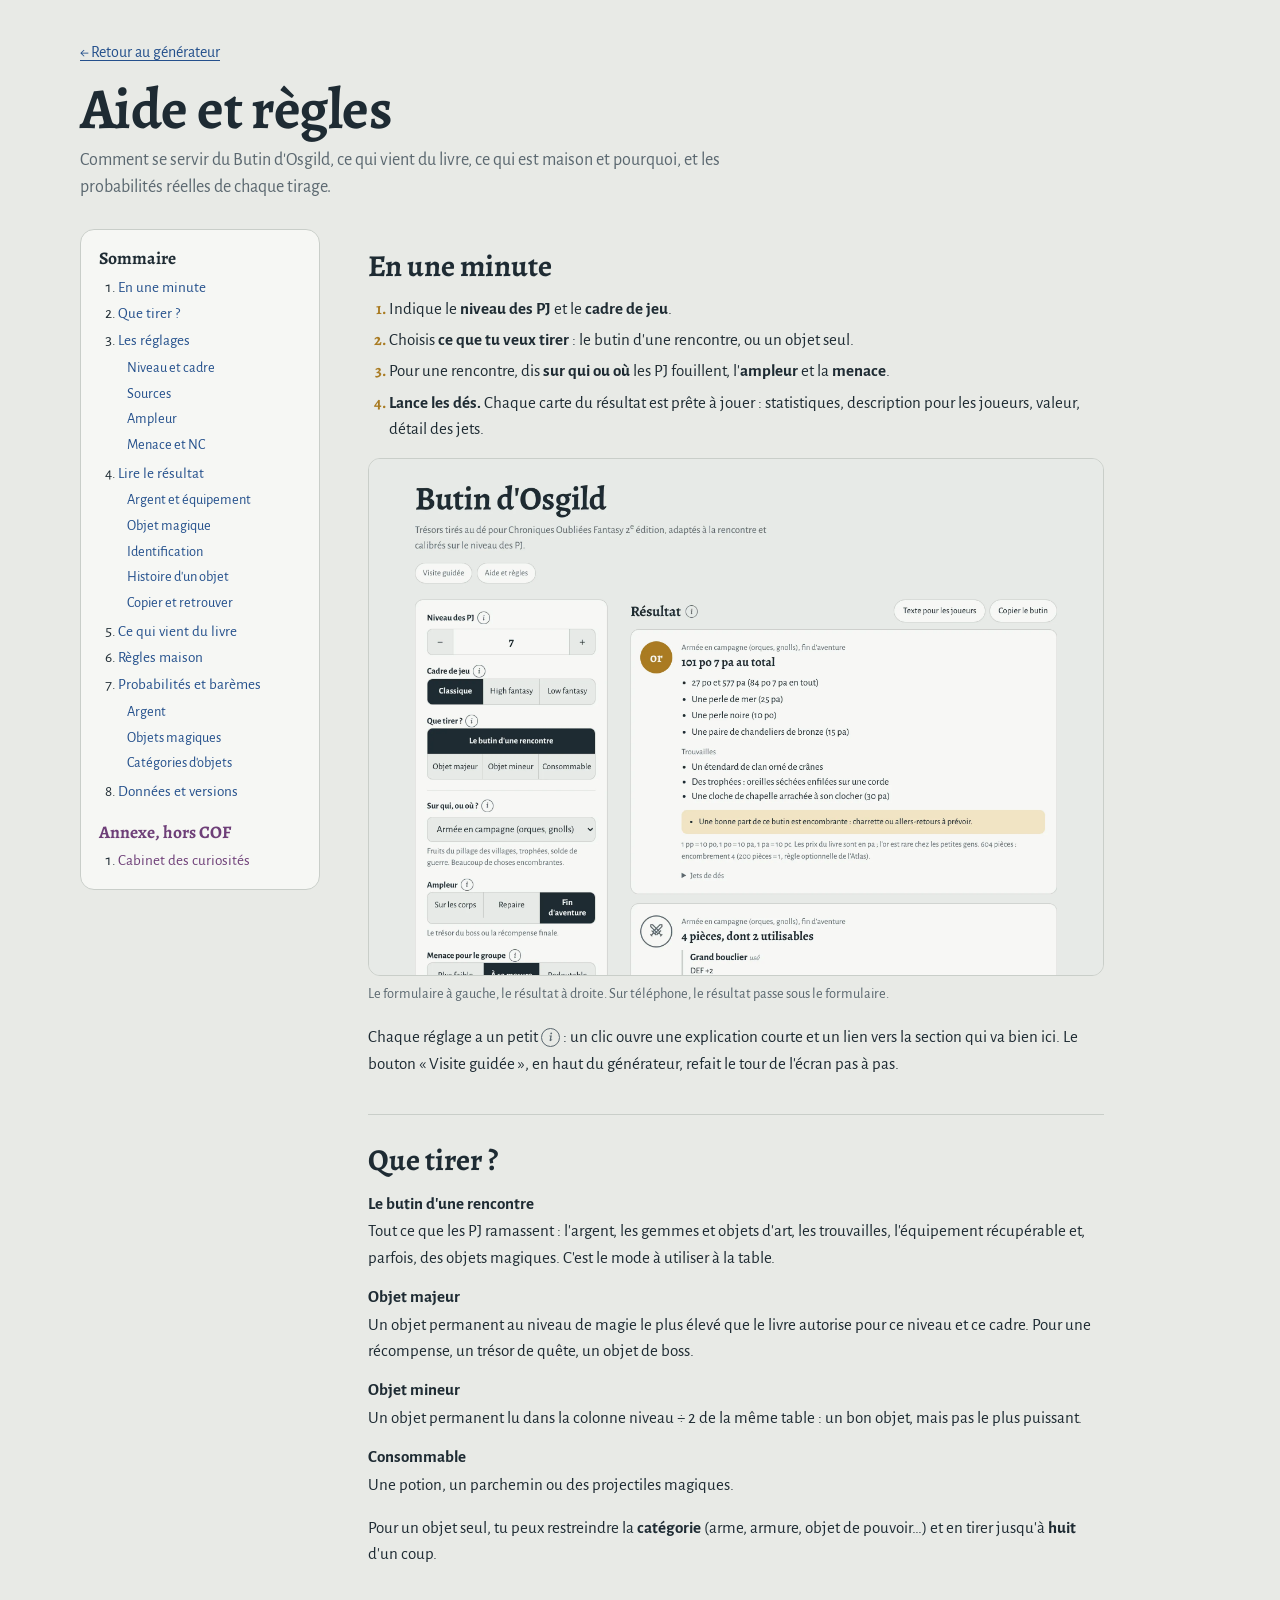
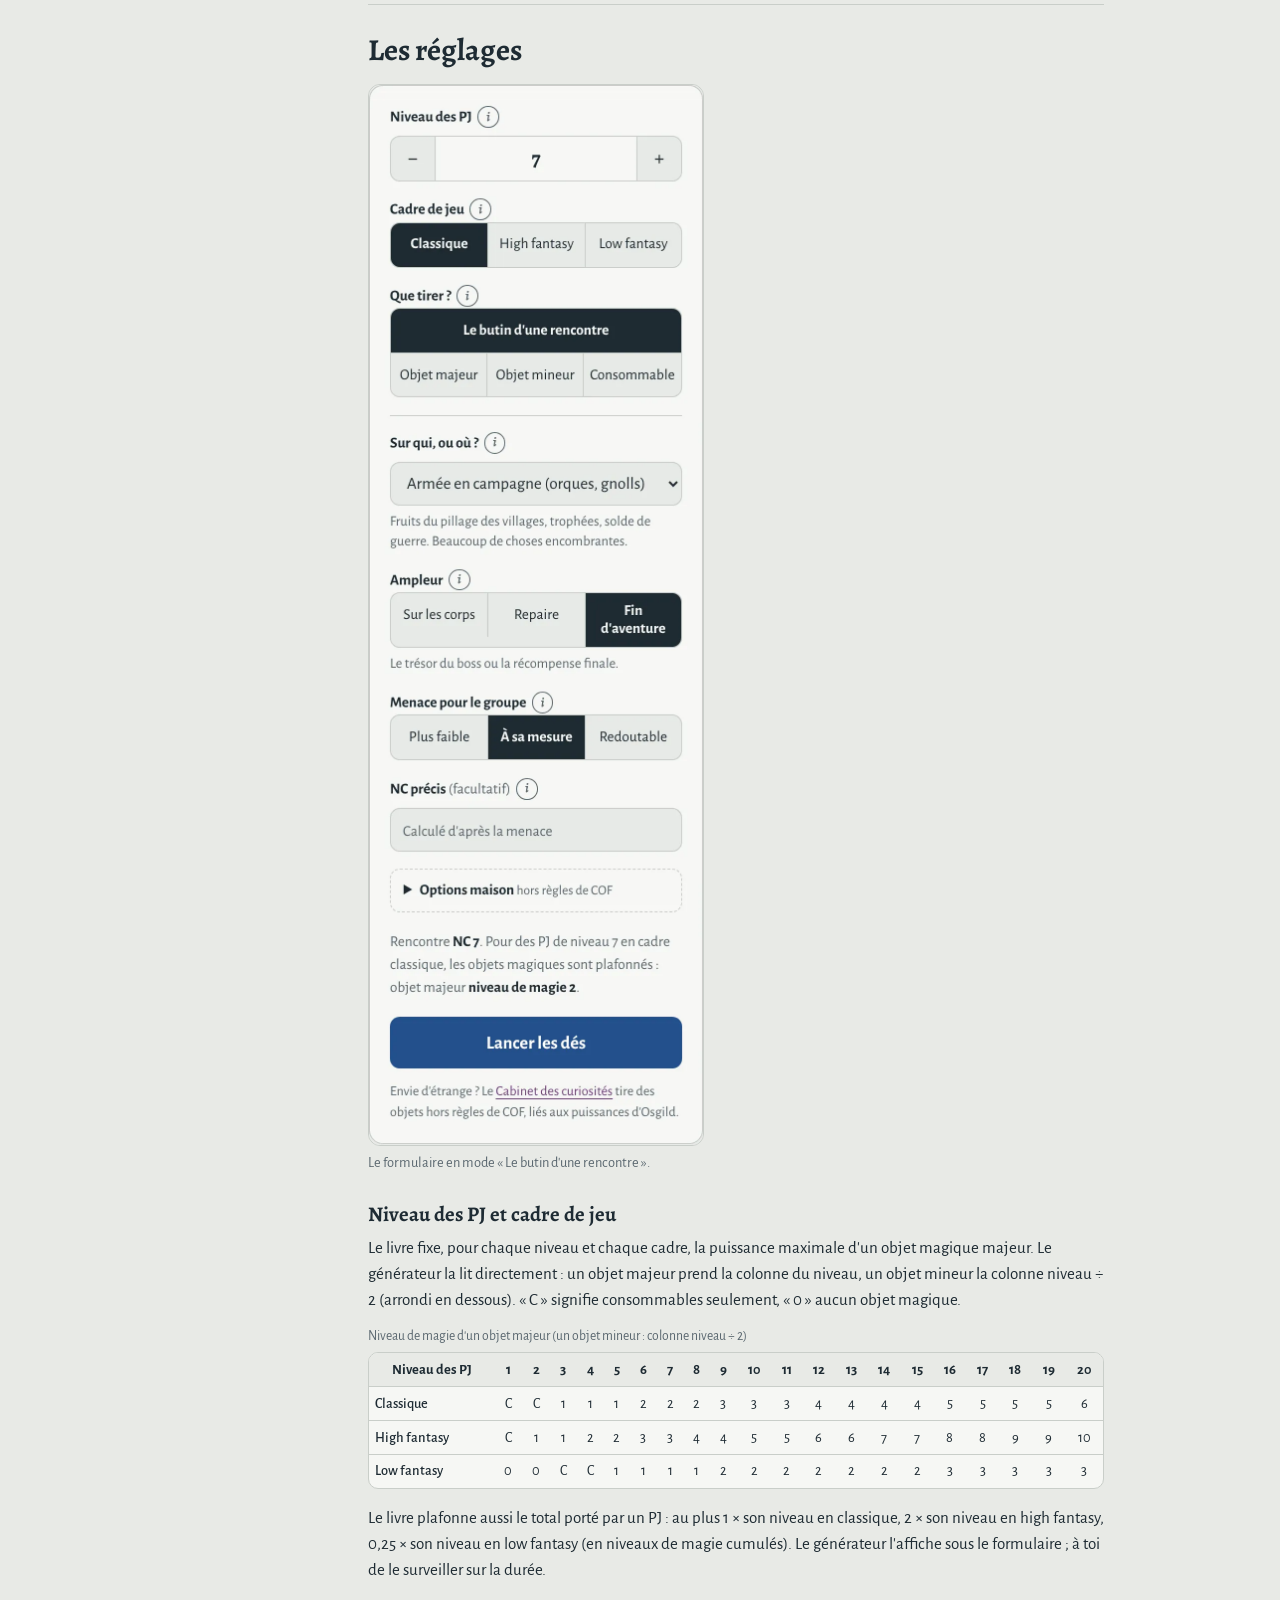
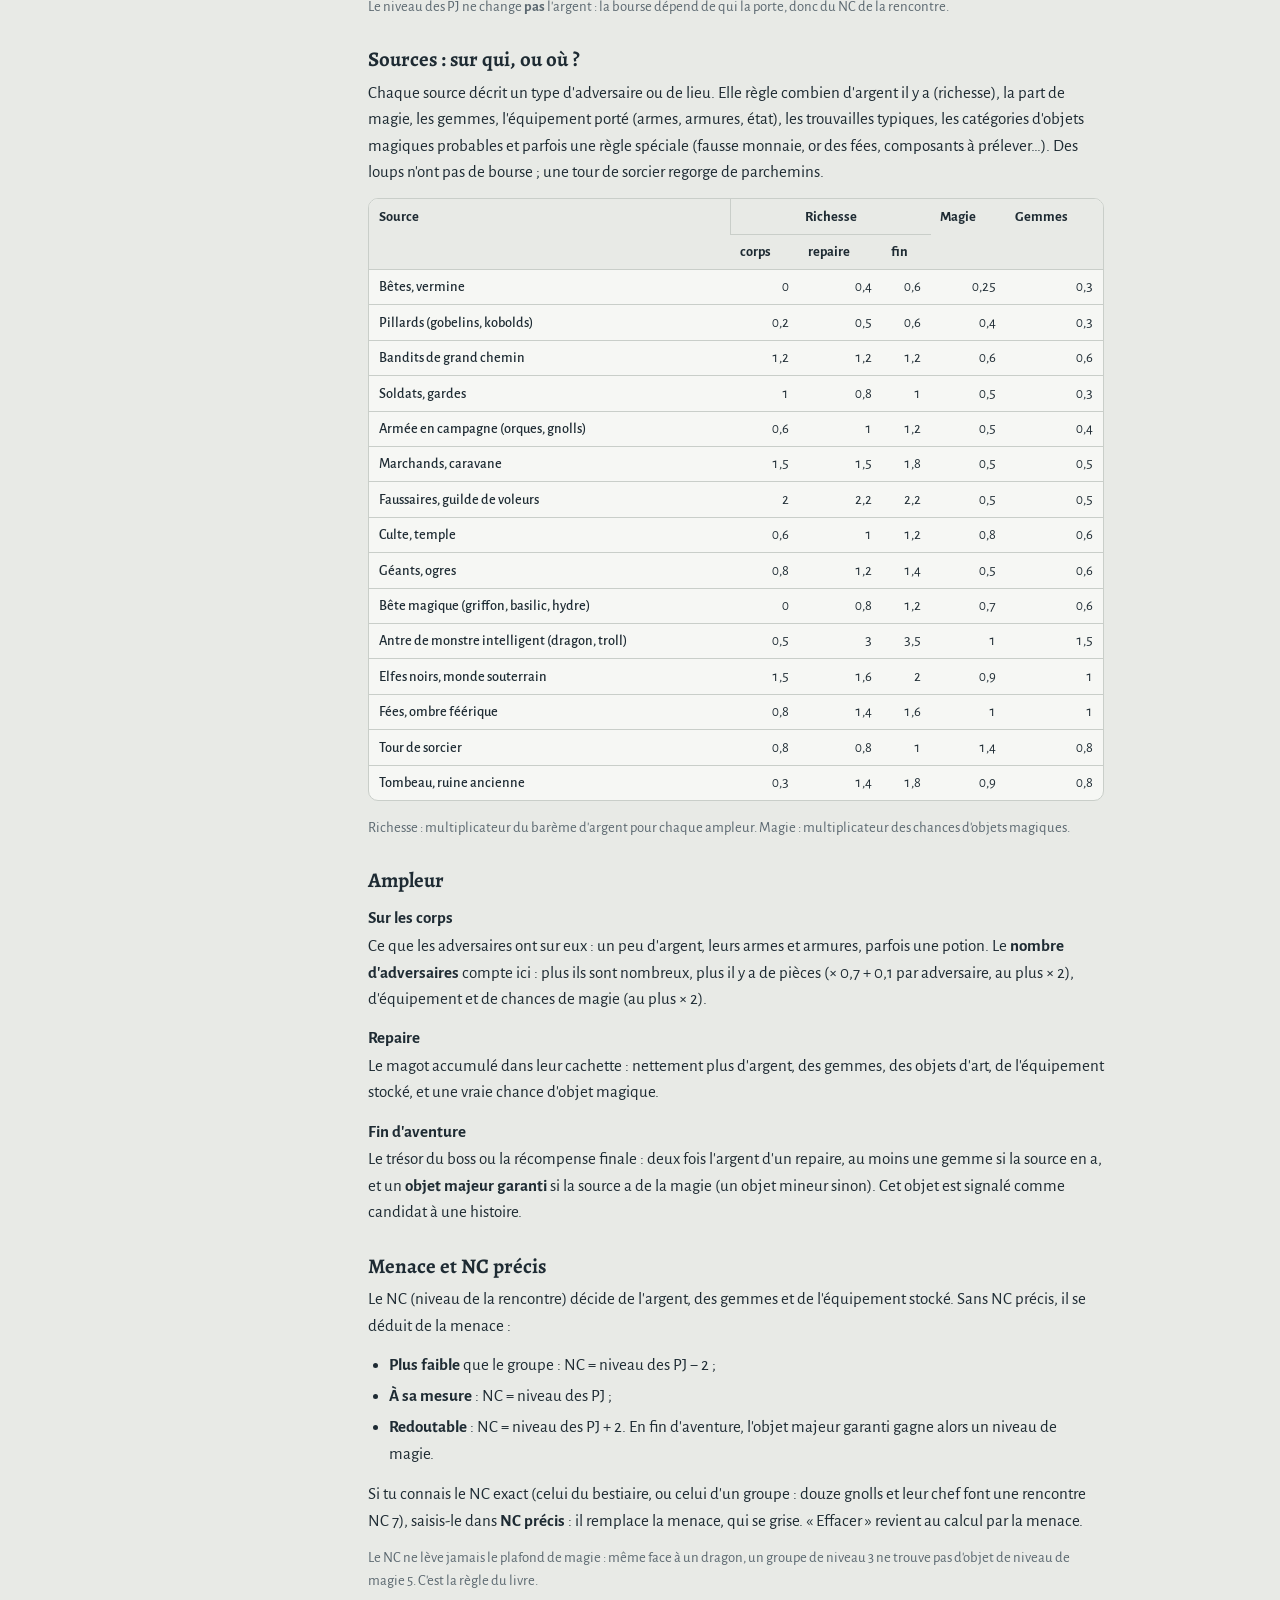
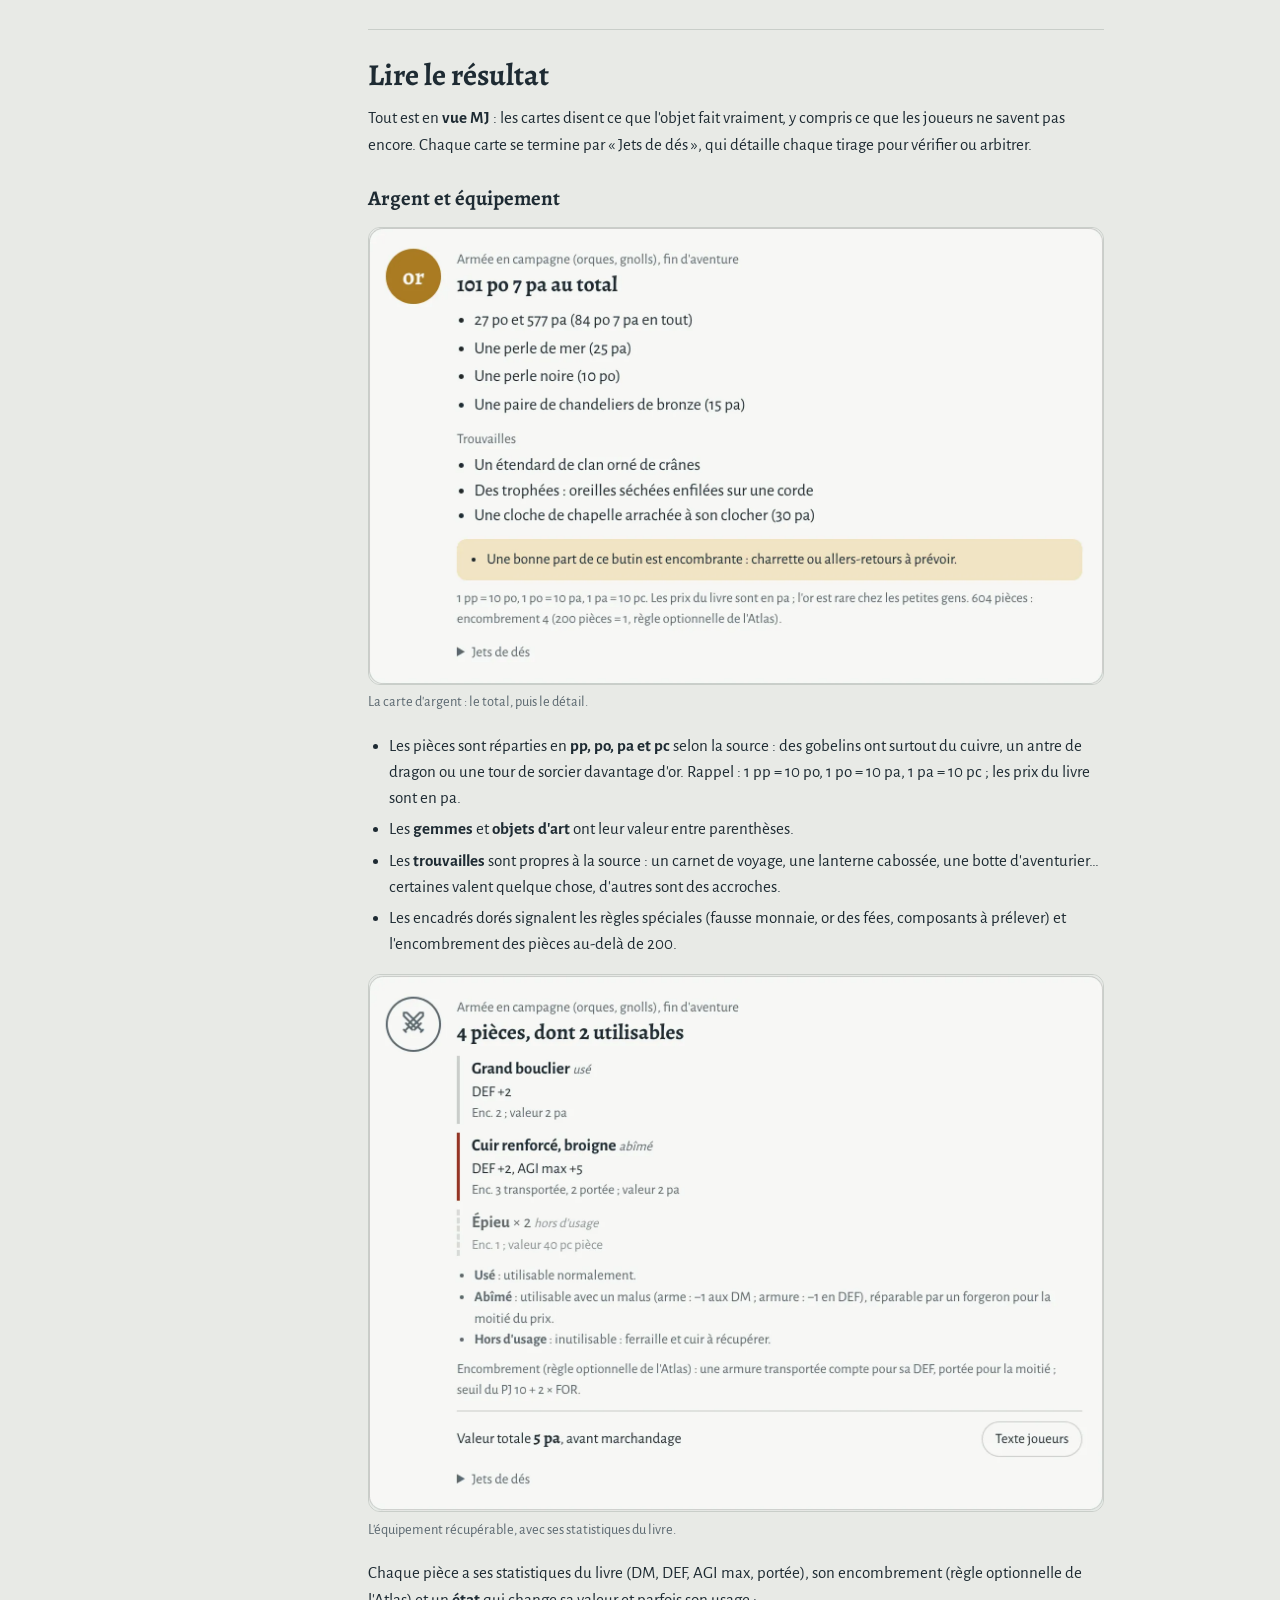
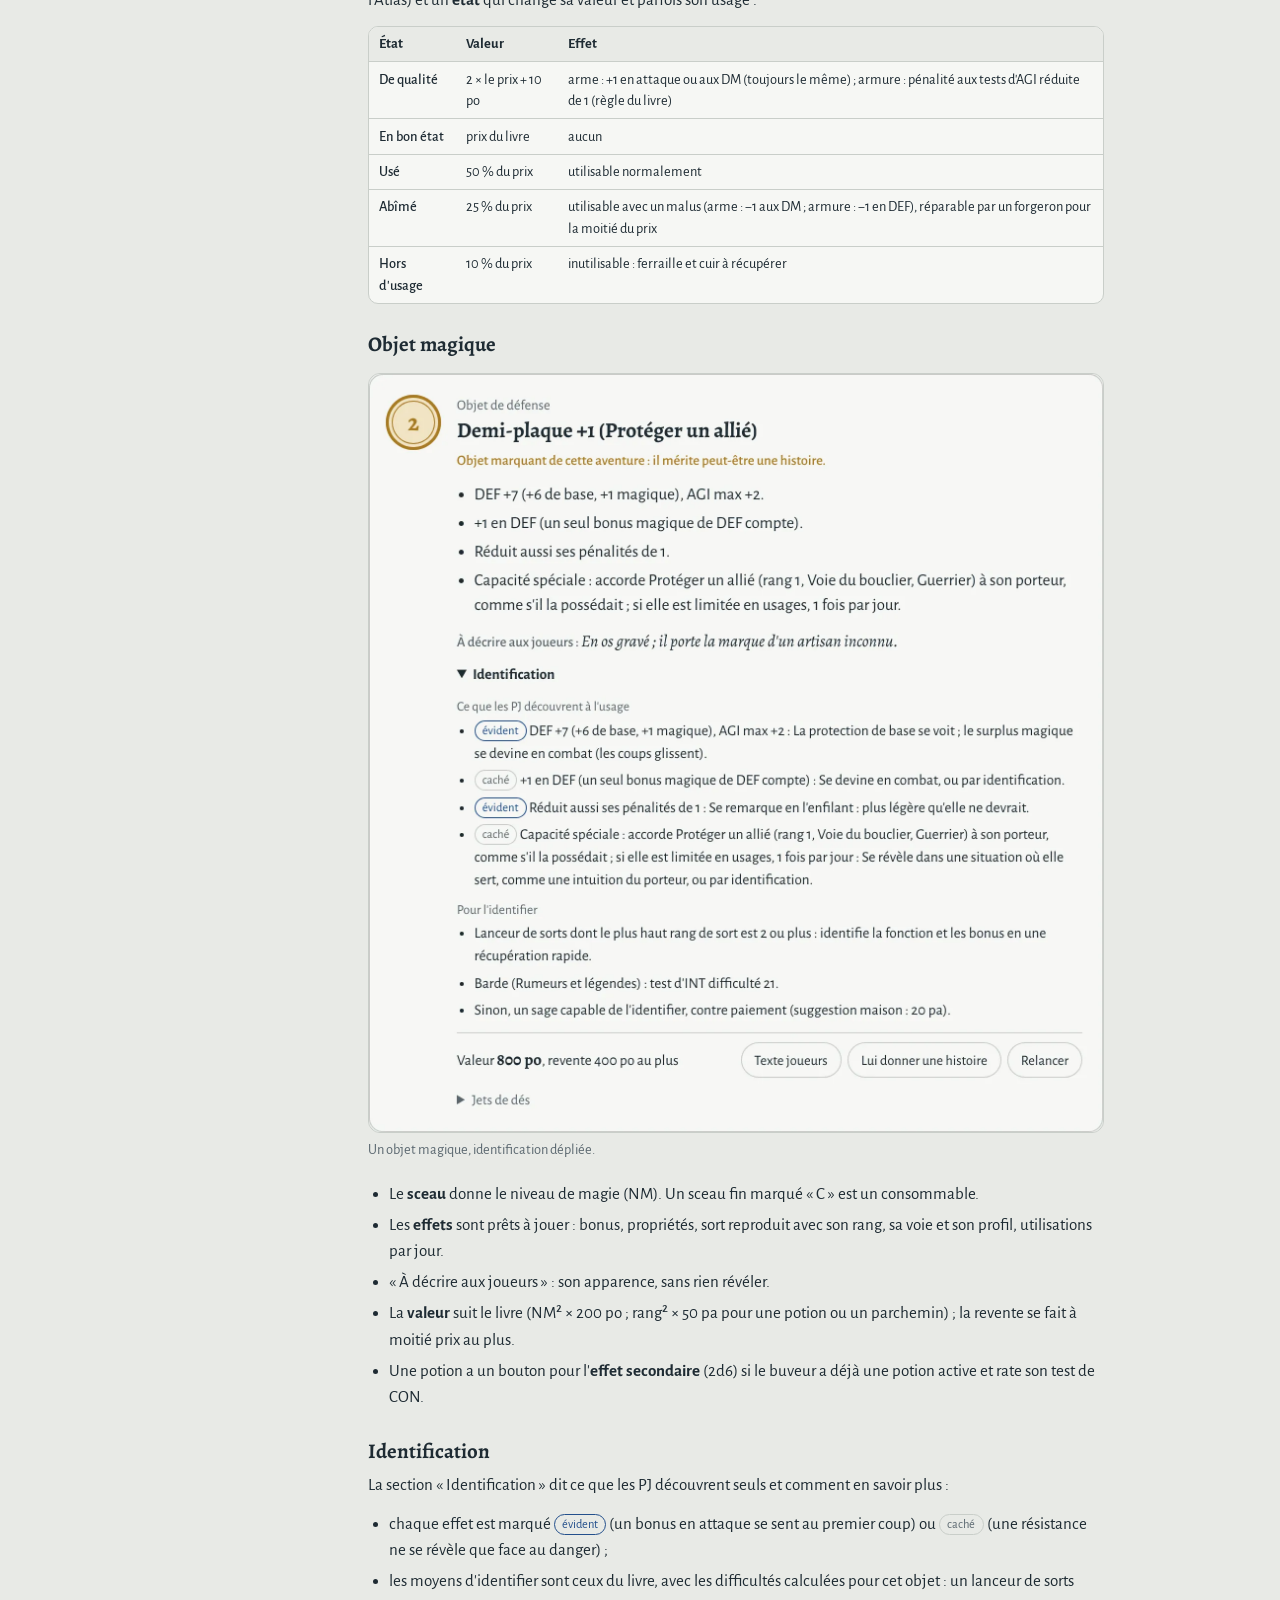
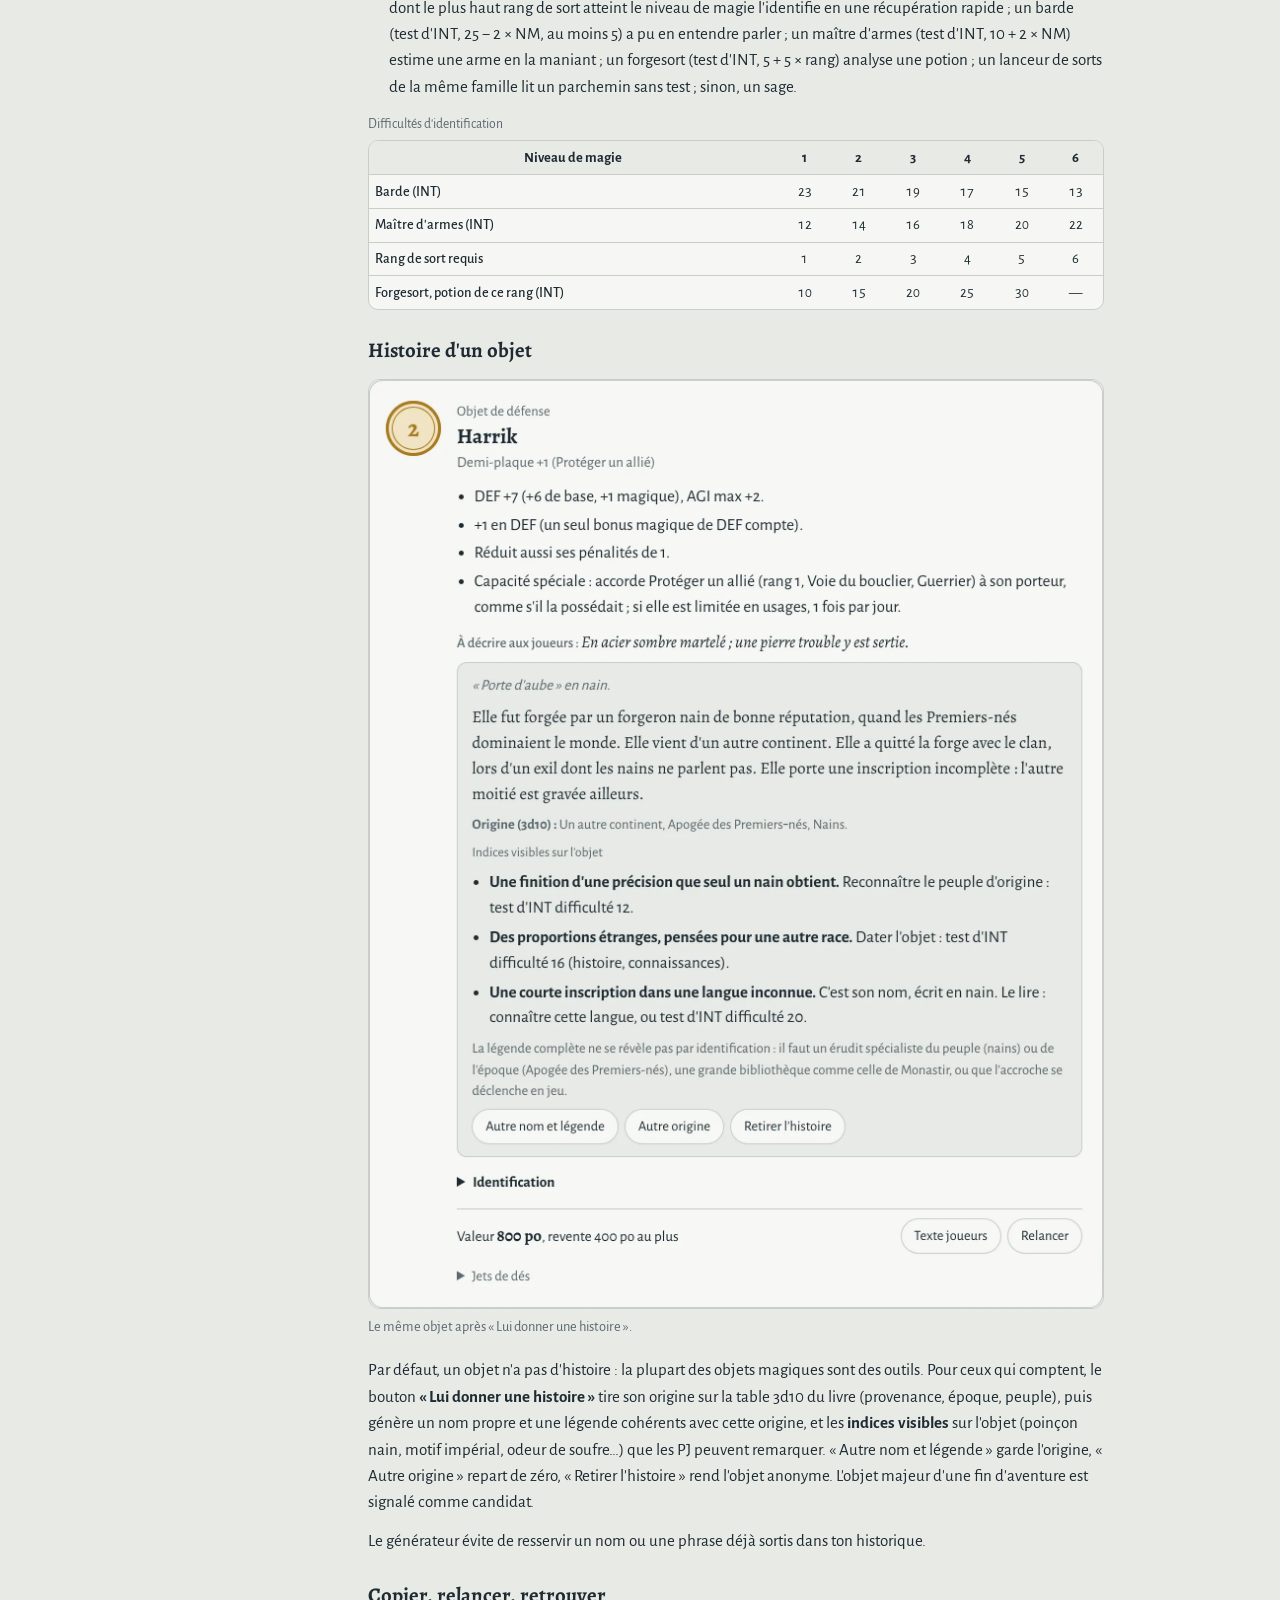
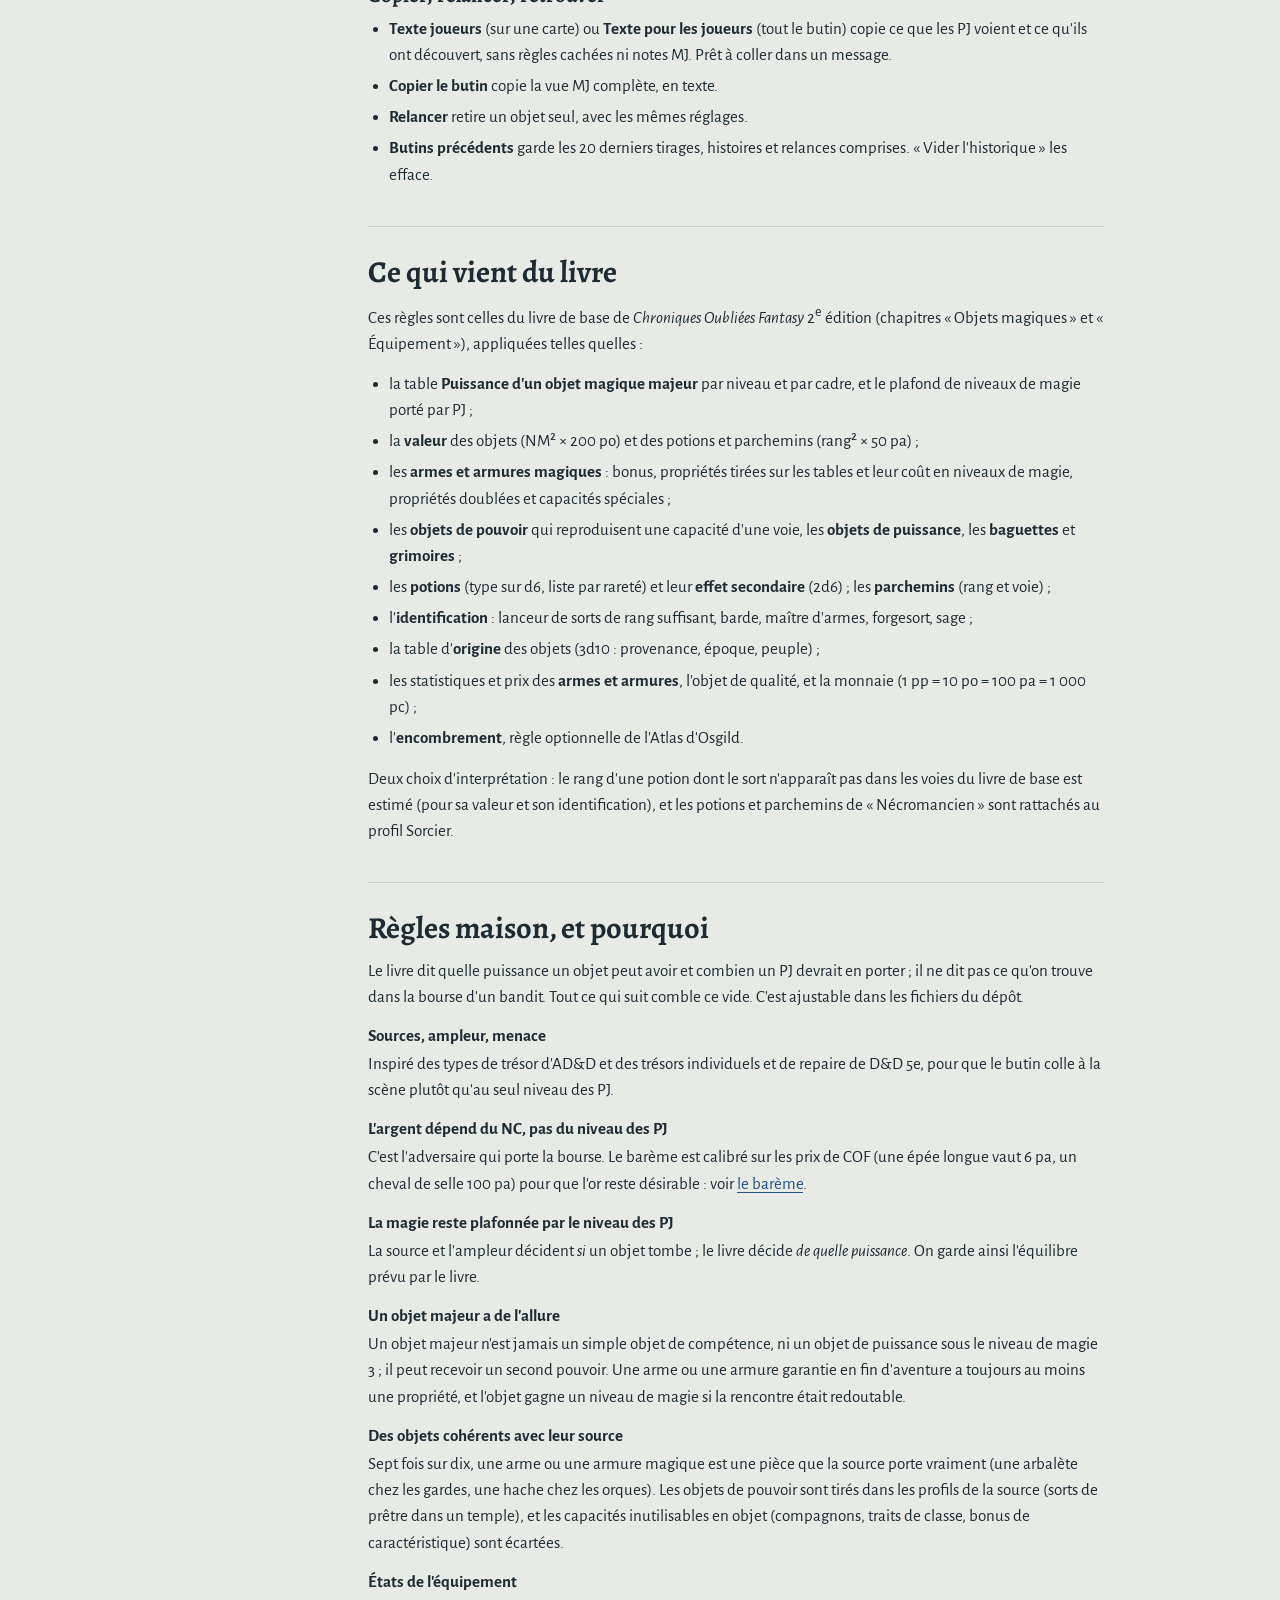
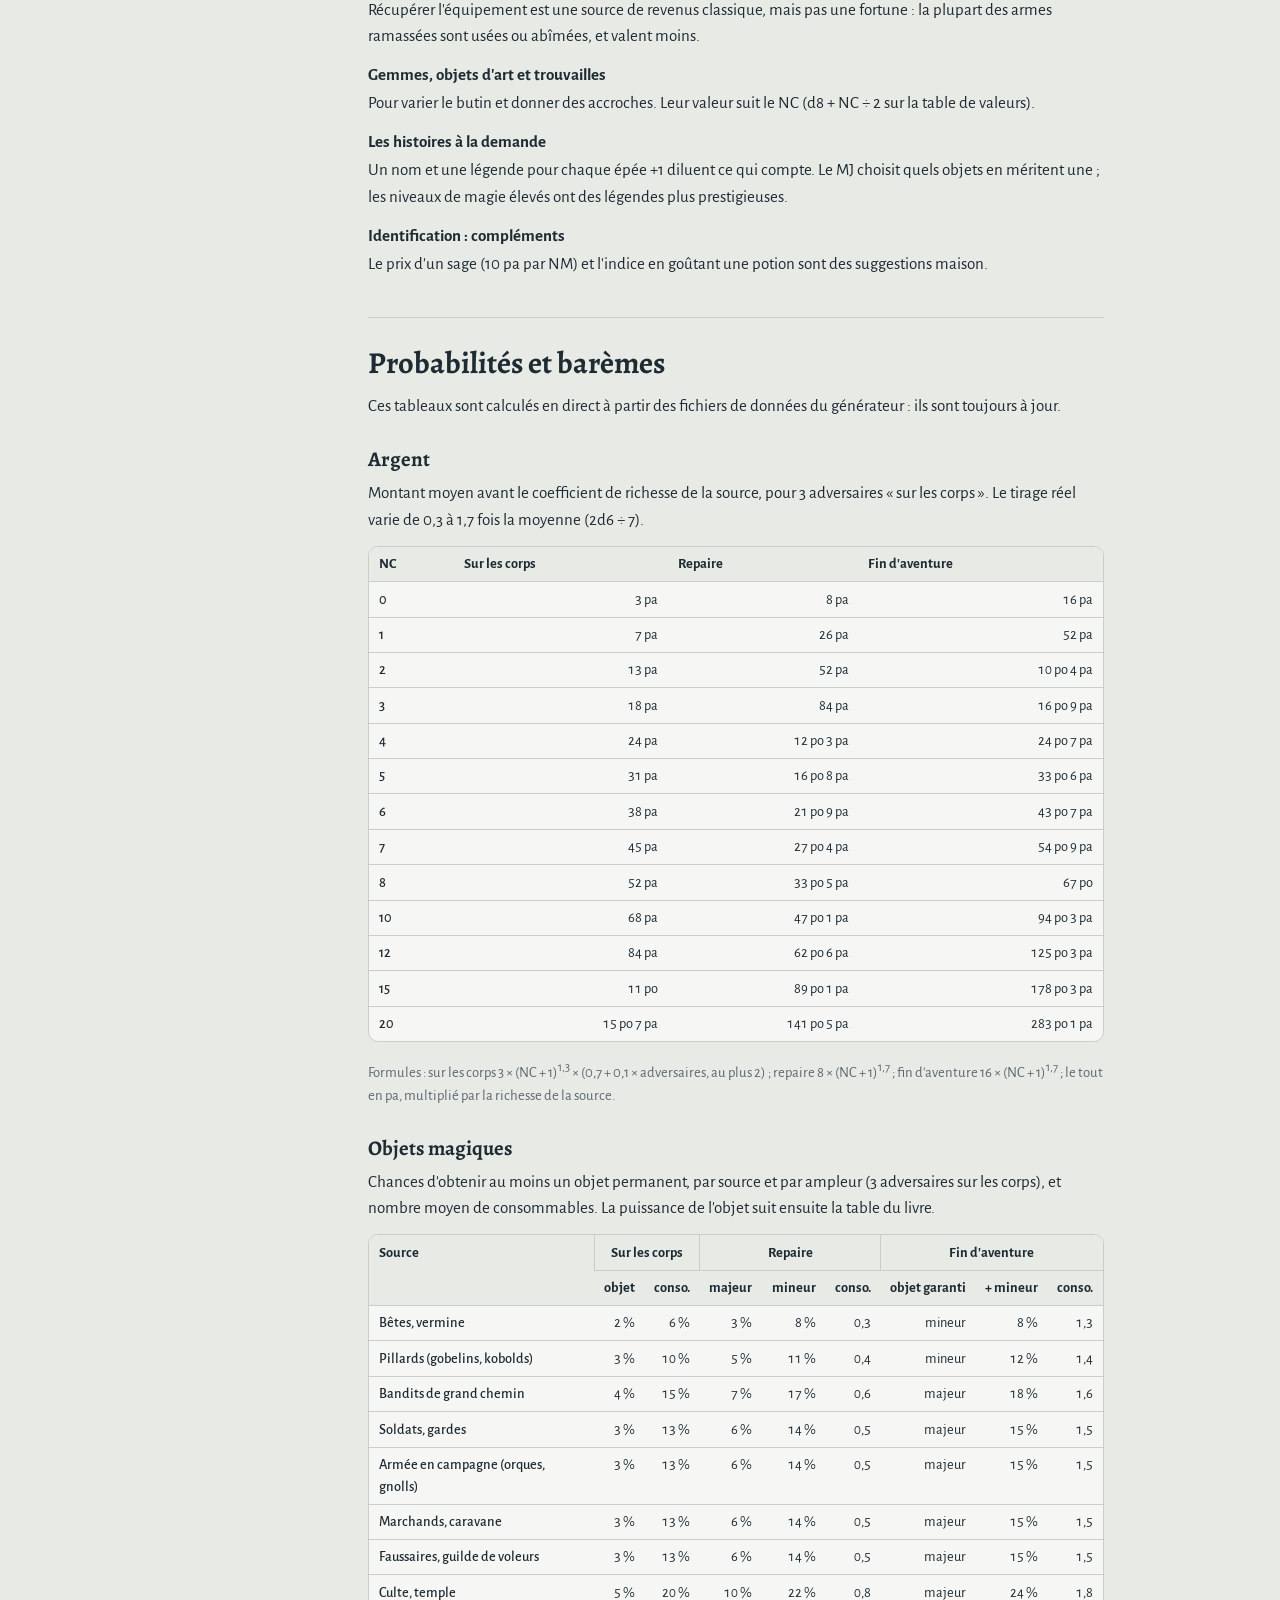
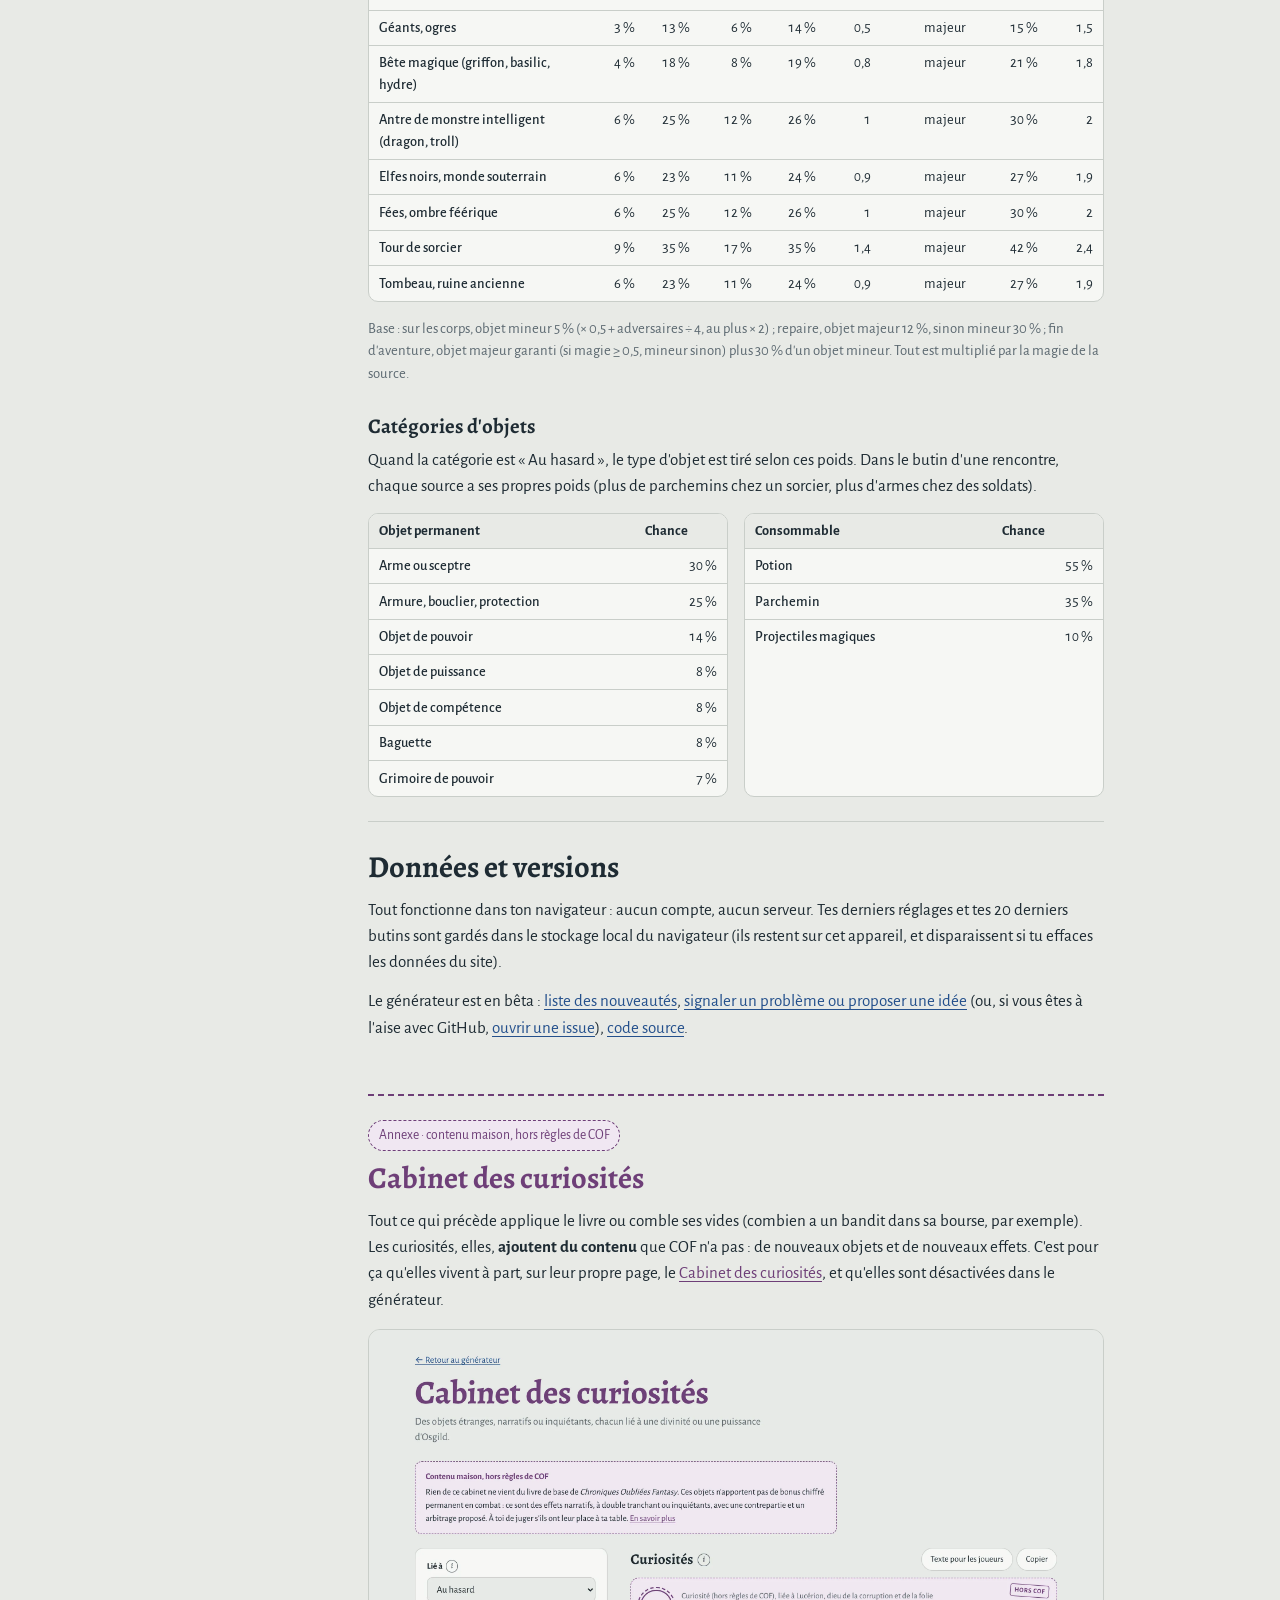
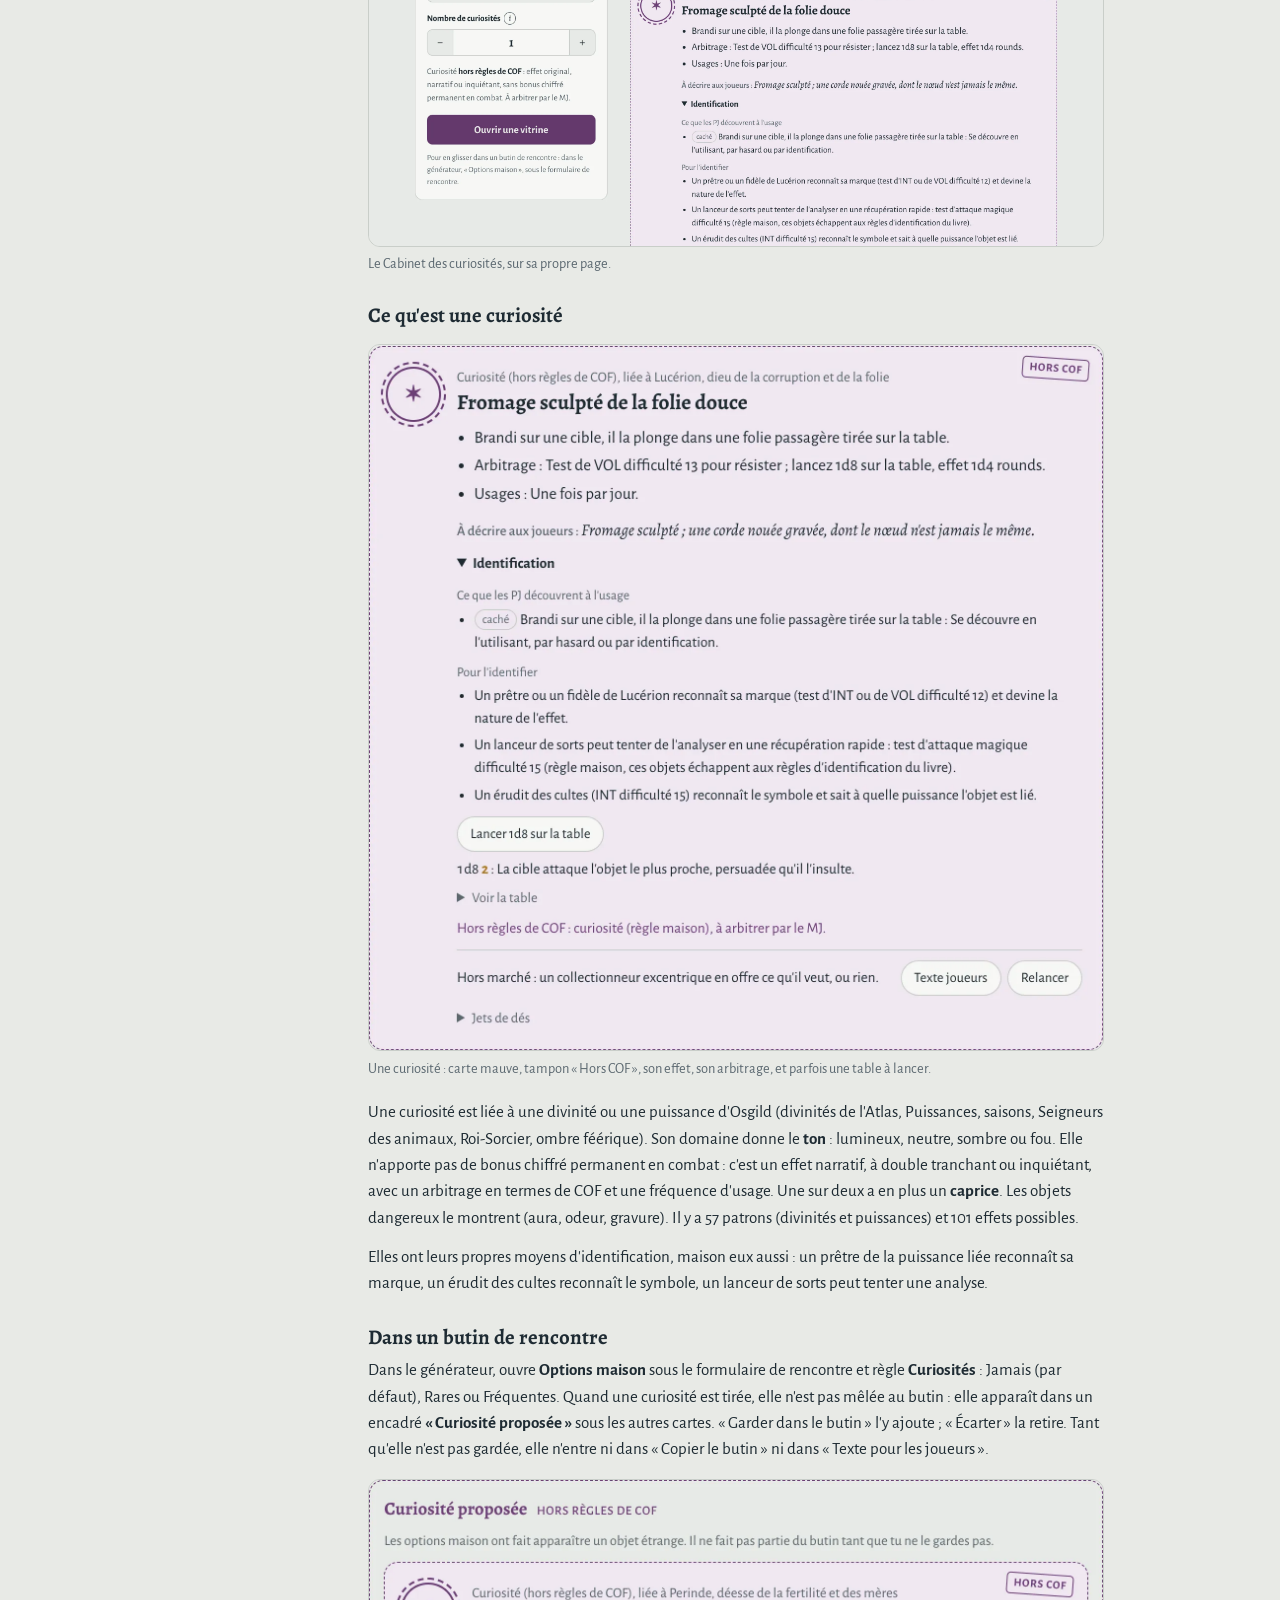
==== commit c2399ed1: "Signaler un problème : formulaire Tally au lieu des issues GitHub Les joueurs n'ont pas forcément de" ====
--- a/aide.html
+++ b/aide.html
@@ -257,7 +257,7 @@
       <section id="donnees">
         <h2>Données et versions</h2>
         <p>Tout fonctionne dans ton navigateur : aucun compte, aucun serveur. Tes derniers réglages et tes 20 derniers butins sont gardés dans le stockage local du navigateur (ils restent sur cet appareil, et disparaissent si tu effaces les données du site).</p>
-        <p>Le générateur est en bêta : <a href="https://github.com/Gregb342/Osgild-loot-generator/blob/main/CHANGELOG.md">liste des nouveautés</a>, <a href="https://github.com/Gregb342/Osgild-loot-generator/issues">signaler un problème ou proposer une idée</a>, <a href="https://github.com/Gregb342/Osgild-loot-generator">code source</a>.</p>
+        <p>Le générateur est en bêta : <a href="https://github.com/Gregb342/Osgild-loot-generator/blob/main/CHANGELOG.md">liste des nouveautés</a>, <a href="https://tally.so/r/q5G5kk" target="_blank" rel="noopener noreferrer">signaler un problème ou proposer une idée</a> (ou, si vous êtes à l'aise avec GitHub, <a href="https://github.com/Gregb342/Osgild-loot-generator/issues">ouvrir une issue</a>), <a href="https://github.com/Gregb342/Osgild-loot-generator">code source</a>.</p>
       </section>
 
       <section id="curiosites" class="annexe">
